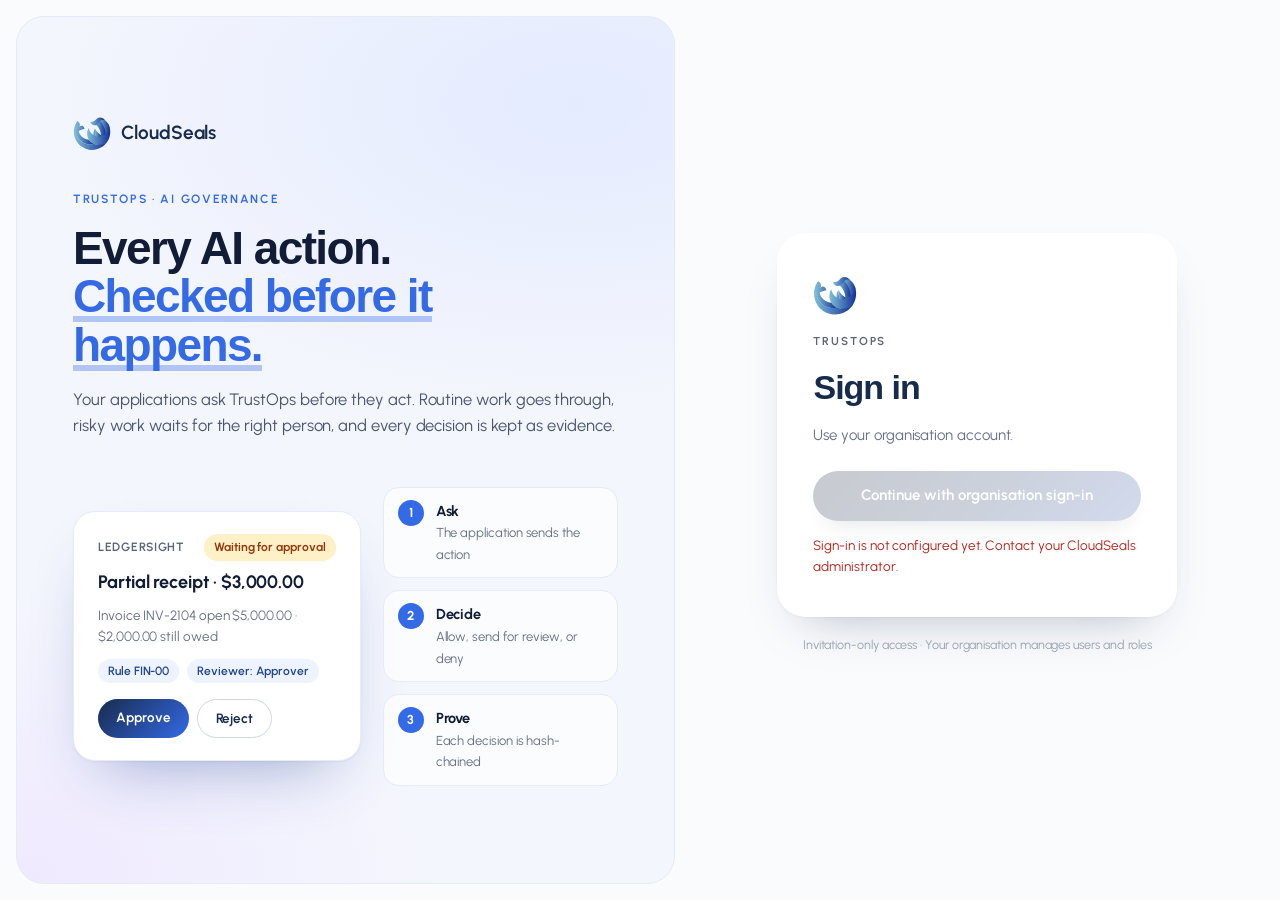
==== apps/portal-web/index.html @ 768ad75d "Reports: drop cost-per-run and assessment links; one PDF report Co-Authored-By: Claude Opus 5.5 <nor" ====
<!doctype html>
<html lang="en-GB">
<head>
<meta charset="utf-8">
<meta name="color-scheme" content="light">
<meta name="viewport" content="width=device-width, initial-scale=1">
<title>CloudSeals TrustOps</title>
<link rel="icon" type="image/svg+xml" href="images/logo.svg">
<link rel="stylesheet" href="styles.css?v=complisight-visual-language-2026-10-19">
<link rel="stylesheet" href="demo-studio.css?v=assessment-start-cta-2026-10-19">
<link rel="stylesheet" href="workspace.css?v=permission-checkbox-align-2026-10-22">
<link rel="stylesheet" href="applications.css?v=live-governance-2026-11-12">
<link rel="stylesheet" href="trust-boundary.css?v=tb-2026-11-13i">
<link rel="stylesheet" href="ls-theme.css?v=ls-2026-11-13g">
</head>
<body>
<a class="skip" href="#main">Skip to main content</a>
<header class="top">
  <div class="brand-lockup"><img src="images/logo.svg" alt="" aria-hidden="true"><h1>TrustOps<small>AI governance · CloudSeals</small></h1></div>
  <nav id="nav" aria-label="Primary"></nav>
  <div id="who" class="who"></div>
</header>
<section id="contextBar" class="context-bar" aria-label="Workspace context"></section>
<div id="live" class="sr" role="status" aria-live="polite"></div>
<div id="toast" class="toast" role="alert" hidden></div>
<main id="main" tabindex="-1"></main>
<script type="module" src="app.js?v=tb-2026-11-13r"></script>
</body>
</html>
---- apps/portal-web/styles.css ----
:root{--brand-blue:#2f65db;--brand-blue-dark:#244caa;--brand-sky:#7ebed7;--brand-tint:#eff4ff;color-scheme:light;--bg:#f7f9fc;--fg:#172033;--mut:#65748a;--card:#ffffff;--bd:#e2e8f0;--ac:var(--brand-blue);--acfg:#ffffff;--ok:#22a06b;--warn:#c67a19;--bad:#dc4c4c;--serif:ui-serif,"Iowan Old Style","Palatino Linotype",Georgia,"Times New Roman",serif;--sans:Inter,ui-sans-serif,-apple-system,BlinkMacSystemFont,"Segoe UI",Roboto,sans-serif}
*{box-sizing:border-box}
body{margin:0;font:16px/1.5 system-ui,sans-serif;background:var(--bg);color:var(--fg)}
.skip{position:absolute;left:-999px}.skip:focus{left:8px;top:8px;background:var(--card);padding:8px;z-index:9}
.sr{position:absolute;width:1px;height:1px;overflow:hidden;clip:rect(0 0 0 0)}
.top{display:flex;flex-wrap:wrap;gap:12px;align-items:center;padding:12px 16px;background:var(--card);border-bottom:1px solid var(--bd)}
.brand-lockup{display:flex;align-items:center;gap:10px}.brand-lockup img{width:38px;height:38px;object-fit:contain}.top h1{font-size:1.1rem;margin:0}.sub{color:var(--mut);font-weight:400}
nav{display:flex;gap:6px;flex-wrap:wrap}.who{margin-left:auto;color:var(--mut);font-size:.9rem}
main{max-width:1100px;margin:0 auto;padding:16px}
main:focus{outline:none}
h2{margin:.2rem 0 1rem}h3{margin:1.2rem 0 .5rem}
.card{background:var(--card);border:1px solid var(--bd);border-radius:8px;padding:16px;margin-bottom:16px}
.grid{display:grid;gap:16px;grid-template-columns:repeat(auto-fit,minmax(220px,1fr))}
.metric{font-size:2rem;font-weight:700}
button,.btn,select,input,textarea{font:inherit;color:inherit}
button,.btn{background:var(--ac);color:var(--acfg);border:0;border-radius:6px;padding:10px 14px;min-height:44px;cursor:pointer;text-decoration:none;display:inline-block}
button.secondary{background:transparent;color:var(--ac);border:1px solid var(--ac)}
button.danger{background:var(--bad);color:#ffffff}
button:disabled{opacity:.5;cursor:not-allowed}
:focus-visible{outline:3px solid var(--ac);outline-offset:2px}
input,select,textarea{width:100%;background:var(--bg);border:1px solid var(--bd);border-radius:6px;padding:10px;min-height:44px}
label{display:block;font-weight:600;margin:12px 0 4px}
.help{color:var(--mut);font-size:.9rem;margin:2px 0 4px}
fieldset{border:1px solid var(--bd);border-radius:6px;margin:12px 0}
fieldset label{font-weight:400;display:flex;gap:8px;align-items:center;margin:4px 0;min-height:32px}
fieldset input{width:auto;min-height:0}
.row{display:flex;gap:8px;flex-wrap:wrap;align-items:center}
.tag{display:inline-block;border:1px solid var(--bd);border-radius:12px;padding:0 8px;font-size:.8rem;color:var(--mut)}
.tag.high,.tag.critical{color:var(--bad);border-color:var(--bad)}.tag.medium{color:var(--warn);border-color:var(--warn)}.tag.ok{color:var(--ok);border-color:var(--ok)}
table{width:100%;border-collapse:collapse}th,td{text-align:left;padding:8px;border-bottom:1px solid var(--bd);vertical-align:top}
progress{width:100%;height:14px}
.layout{display:grid;grid-template-columns:260px 1fr;gap:16px}
@media (max-width:760px){.layout{grid-template-columns:1fr}.top{padding:10px 16px}}
.sections button{display:block;width:100%;text-align:left;margin-bottom:6px;background:transparent;color:var(--fg);border:1px solid var(--bd)}
.sections button[aria-current=true]{border-color:var(--ac);background:var(--card);font-weight:700}
.toast{position:fixed;right:16px;bottom:16px;background:var(--card);border:2px solid var(--ac);border-radius:8px;padding:12px 16px;max-width:90vw;z-index:10}
.toast.err{border-color:var(--bad)}
.banner{border:2px solid var(--bad);color:var(--bad);padding:8px 12px;border-radius:6px;margin-bottom:12px;font-weight:700}
.sandbox-banner{border-color:var(--warn);color:var(--warn)}
.agent-grid{grid-template-columns:repeat(auto-fit,minmax(260px,1fr))}
.agent-card h3{margin:.2rem 0;font-size:1.05rem;text-transform:capitalize}
.run-list{display:grid;gap:8px;grid-template-columns:repeat(auto-fit,minmax(220px,1fr))}
.run-item{text-align:left;white-space:normal;overflow-wrap:anywhere}
pre{padding:12px;border:1px solid var(--bd);border-radius:6px;overflow:auto;background:var(--bg)}
.table-wrap{overflow-x:auto}
.trace-table{table-layout:fixed;min-width:780px}
.trace-table th:nth-child(1){width:22%}
.trace-table th:nth-child(2){width:18%}
.trace-table th:nth-child(3){width:22%}
.trace-table th:nth-child(4){width:38%}
.trace-table td{overflow-wrap:anywhere}
.trace-table th:first-child,.trace-table td:first-child,.trace-table td:nth-child(2){white-space:nowrap}
@media (prefers-reduced-motion:reduce){*{transition:none!important;animation:none!important}}
main{overflow-wrap:anywhere}
.card{overflow-x:auto}
@media (max-width:760px){th,td{padding:6px 4px;font-size:.9rem}}

/* TrustOps operations workspace */
.trustops-page{--to-ink:#17243d;--to-muted:#52647e;--to-border:#e4ecf5;--to-teal:var(--brand-blue-dark);display:flex;flex-direction:column;gap:20px;color:var(--to-ink)}
.trustops-hero{display:flex;justify-content:space-between;align-items:flex-end;gap:24px;padding:28px 32px;border-radius:16px;color:var(--brand-tint);background:radial-gradient(ellipse at 85% 0%,rgba(126,190,215,.25),transparent 40%),linear-gradient(118deg,var(--brand-blue-dark) 0%,var(--brand-blue-dark) 62%,var(--brand-blue-dark) 100%);box-shadow:0 12px 30px rgba(20,49,151,.13)}
.trustops-hero h2{font-size:2rem;letter-spacing:-.035em;margin:7px 0 3px}.trustops-hero p{color:#d9e4f0;margin:0}.trustops-hero .eyebrow{color:#c6e5f1}.eyebrow{display:block;font-size:.7rem;letter-spacing:.13em;font-weight:800;color:#52647e}
.hero-badges{display:flex;align-items:center;justify-content:flex-end;gap:8px;flex-wrap:wrap}.environment-pill,.pack-pill{padding:8px 11px;border:1px solid rgba(220,236,245,.25);border-radius:999px;font-size:.75rem;font-weight:700;letter-spacing:.04em;white-space:nowrap}.environment-pill{color:#c6e5f1;background:rgba(16,36,95,.27)}.pack-pill{color:#dcecf5}
.runtime-notice{display:flex;align-items:center;gap:12px;padding:12px 16px;border:1px solid #e7cd9d;border-radius:12px;background:#fff9ed;color:#644918}.runtime-notice p{margin:0;font-size:.9rem}.notice-mark{width:23px;height:23px;flex:none;display:grid;place-items:center;border:1px solid currentColor;border-radius:50%;font-weight:800;font-size:.8rem}.notice-unavailable{border-color:#e9bcc0;background:#fff3f3;color:#8b303a}
.metric-grid{display:grid;grid-template-columns:repeat(4,minmax(0,1fr));gap:12px}.metric-card{display:grid;grid-template-columns:42px 1fr;grid-template-rows:auto auto;align-items:center;column-gap:12px;padding:16px 18px;border:1px solid var(--to-border);border-radius:13px;background:#ffffff;box-shadow:0 3px 10px rgba(23,36,61,.035)}.metric-icon{grid-row:1/3;width:40px;height:40px;display:grid;place-items:center;border-radius:12px;background:var(--brand-tint);color:var(--to-teal);font-size:1.1rem;font-weight:800}.metric-value{font-size:1.4rem;font-weight:750;line-height:1.1}.metric-label{font-size:.78rem;color:var(--to-muted);margin-top:4px}
.agent-section{padding:2px 0}.section-heading{display:flex;justify-content:space-between;align-items:flex-end;gap:16px;margin-bottom:13px}.section-heading h3{margin:4px 0 0;font-size:1.18rem;letter-spacing:-.02em}.section-count{color:#52647e;font-size:.78rem;font-weight:700;letter-spacing:.05em;white-space:nowrap}.agent-grid{display:grid;grid-template-columns:repeat(3,minmax(0,1fr));gap:12px}.agent-card{min-width:0;padding:17px 18px 16px;border:1px solid var(--to-border);border-radius:13px;background:#ffffff;box-shadow:0 3px 10px rgba(23,36,61,.035);transition:transform .16s ease,box-shadow .16s ease}.agent-card:hover{transform:translateY(-2px);box-shadow:0 10px 20px rgba(23,36,61,.08)}.agent-card-top{display:flex;justify-content:space-between;align-items:center;margin-bottom:11px}.agent-index{display:grid;place-items:center;width:31px;height:29px;border-radius:9px;background:var(--brand-tint);color:var(--to-teal);font-size:.76rem;font-weight:800}.agent-version{color:#64748b;font-size:.7rem;font-weight:650}.agent-card h3{margin:0 0 5px;font-size:1rem;text-transform:capitalize;letter-spacing:-.01em}.agent-purpose{margin:0 0 14px;color:#52647e;font-size:.85rem;min-height:2.5em}.permission-list{display:flex;gap:5px;flex-wrap:wrap}.permission-chip{padding:4px 7px;border:1px solid #dcecf5;border-radius:6px;background:#edf3fa;color:var(--brand-blue-dark);font-size:.64rem;font-weight:750;letter-spacing:.035em}
.workbench-grid{display:grid;grid-template-columns:minmax(0,1.5fr) minmax(260px,.8fr);gap:14px;align-items:stretch}.workbench-card{min-width:0;padding:20px;border:1px solid var(--to-border);border-radius:14px;background:#ffffff;box-shadow:0 4px 14px rgba(23,36,61,.04)}.workbench-card .section-heading{align-items:center;margin-bottom:5px}.workbench-card .section-heading h3{font-size:1.12rem}.workbench-description{margin:8px 0 12px;color:var(--to-muted);font-size:.86rem}.sample-pill{padding:6px 9px;border-radius:999px;background:#edf3fa;color:var(--brand-blue-dark);font-size:.68rem;font-weight:750;white-space:nowrap}.run-composer label{margin:10px 0 6px;font-size:.77rem;color:#52647e}.run-composer #trustops-input{min-height:310px;padding:15px;border-color:#17243d;border-radius:10px;background:#10245f;color:#dcecf5;font: .78rem/1.58 ui-monospace,SFMono-Regular,Menlo,monospace;tab-size:2;resize:vertical}.composer-footer{display:flex;justify-content:space-between;align-items:center;gap:12px;margin-top:13px}.composer-footer .help{font-size:.73rem}.primary-action{display:flex;align-items:center;gap:12px;padding:10px 15px;background:var(--brand-blue-dark);color:#ffffff;font-size:.85rem;font-weight:750;box-shadow:0 4px 10px rgba(20,49,151,.18)}.primary-action:hover{background:var(--brand-blue-dark)}.history-card{display:flex;flex-direction:column}.history-card .section-heading{align-items:flex-start}.run-list{display:flex;flex-direction:column;gap:8px;overflow:auto;max-height:405px;margin-top:12px}.run-item{display:flex;align-items:center;justify-content:space-between;gap:10px;width:100%;padding:12px;border:1px solid #edf3fa;border-radius:10px;background:#ffffff;color:var(--to-ink);text-align:left;cursor:pointer;transition:border-color .15s,background .15s}.run-item:hover{border-color:#7ebed7;background:#edf3fa}.run-item-main{display:flex;flex-direction:column;gap:3px;min-width:0}.run-item-main strong{overflow:hidden;text-overflow:ellipsis;font-size:.79rem}.run-item-main .help{font-size:.73rem}.status-pill{display:inline-flex;align-items:center;gap:6px;padding:5px 8px;border:1px solid #dcecf5;border-radius:999px;background:#f5f8fc;color:#52647e;font-size:.66rem;font-weight:750;white-space:nowrap}.status-success{border-color:#d9e4f0;background:#edf3fa;color:#28734d}.status-danger{border-color:#f0c9cb;background:#fff2f2;color:#a33b42}.status-neutral{border-color:#e4ecf5;background:#f5f8fc;color:#33445f}.empty-state{padding:16px;border:1px dashed #d9e4f0;border-radius:10px;color:var(--to-muted);font-size:.82rem}
.run-detail{padding:23px;border:1px solid var(--to-border);border-radius:14px;background:#ffffff;box-shadow:0 4px 16px rgba(23,36,61,.045)}.run-detail-heading{display:flex;justify-content:space-between;align-items:flex-start;gap:16px;padding-bottom:16px;border-bottom:1px solid #edf3fa}.run-detail-heading h3{margin:4px 0;font-size:1.3rem;letter-spacing:-.025em}.run-detail-heading .help{margin:0}.decision-summary{display:grid;grid-template-columns:1fr 1fr 2fr;gap:10px;margin:15px 0 21px}.decision-summary>div{display:flex;flex-direction:column;gap:4px;min-width:0;padding:12px;border:1px solid #edf3fa;border-radius:10px;background:#ffffff}.summary-label{color:var(--to-muted);font-size:.67rem;font-weight:700;text-transform:uppercase;letter-spacing:.06em}.decision-summary strong{font-size:.95rem}.decision-summary code{overflow-wrap:anywhere;font-size:.69rem;color:#33445f}.decision-allow{color:#24784d}.decision-escalate{color:#ad6330}.run-detail .section-heading{margin:20px 0 9px}.run-detail .section-heading h3{font-size:1rem}.trace-table{min-width:740px;table-layout:fixed}.trace-table th:nth-child(1){width:28%}.trace-table th:nth-child(2){width:18%}.trace-table th:nth-child(3){width:20%}.trace-table th:nth-child(4){width:34%}.trace-table th{padding:9px 8px;background:#f5f8fc;color:#52647e;font-size:.67rem;text-transform:uppercase;letter-spacing:.06em}.trace-table td{padding:11px 8px;border-bottom:1px solid #edf3fa;color:#33445f;font-size:.76rem;overflow-wrap:anywhere}.trace-table tbody tr:last-child td{border-bottom:0}.trace-table th:first-child,.trace-table td:first-child,.trace-table td:nth-child(2){white-space:nowrap}.trace-table td:first-child{font-family:ui-monospace,SFMono-Regular,Menlo,monospace;font-size:.72rem;color:#17243d}.proposal-panel{margin-top:18px;padding-top:5px;border-top:1px solid #edf3fa}.proposal-panel pre,.run-detail pre{margin:8px 0 0;padding:14px;border:1px solid #17243d;border-radius:10px;background:#10245f;color:#dcecf5;font:.76rem/1.55 ui-monospace,SFMono-Regular,Menlo,monospace;overflow:auto}.run-detail>.card{margin-top:15px;border-color:#edf3fa;border-radius:10px;box-shadow:none}.run-detail>.card h3{margin-top:0}.run-detail>.card .row{margin-top:10px}
@media(max-width:900px){.trustops-hero{align-items:flex-start;flex-direction:column}.hero-badges{justify-content:flex-start}.agent-grid{grid-template-columns:repeat(2,minmax(0,1fr))}.workbench-grid{grid-template-columns:1fr}.run-list{max-height:260px}}
@media(max-width:620px){.trustops-page{gap:15px}.trustops-hero{padding:22px 20px}.trustops-hero h2{font-size:1.65rem}.metric-grid{grid-template-columns:repeat(2,minmax(0,1fr));gap:8px}.metric-card{padding:12px;grid-template-columns:34px 1fr;column-gap:9px}.metric-icon{width:33px;height:33px}.agent-grid{grid-template-columns:1fr}.agent-card{padding:15px}.workbench-card,.run-detail{padding:15px}.run-composer #trustops-input{min-height:280px}.composer-footer{align-items:flex-start;flex-direction:column}.decision-summary{grid-template-columns:1fr 1fr}.decision-summary>div:last-child{grid-column:1/-1}.run-detail-heading{align-items:flex-start;flex-direction:column}.section-heading{align-items:flex-start}.section-count{align-self:flex-end}}
@media(prefers-reduced-motion:reduce){.agent-card,.run-item{transition:none}}
.trustops-flow{padding:20px 22px;border:1px solid #c6e5f1;border-radius:15px;background:linear-gradient(115deg,var(--brand-tint),var(--brand-tint) 56%,#edf3fa);box-shadow:0 8px 24px rgba(20,49,151,.06)}.trustops-flow[hidden]{display:none}.flow-heading{display:flex;justify-content:space-between;align-items:center;gap:18px}.flow-heading h3{margin:4px 0;font-size:1.12rem;letter-spacing:-.02em}.flow-heading p{margin:0;color:#52647e;font-size:.84rem}.flow-live-pill{display:inline-flex;align-items:center;gap:8px;padding:7px 10px;border:1px solid #c6e5f1;border-radius:999px;background:#ffffff;color:var(--brand-blue-dark);font-size:.68rem;font-weight:800;letter-spacing:.06em;white-space:nowrap}.flow-live-dot{width:8px;height:8px;border-radius:50%;background:#17a477;box-shadow:0 0 0 0 rgba(23,164,119,.45);animation:flow-pulse 1.5s infinite}.flow-track{display:grid;grid-template-columns:repeat(6,minmax(0,1fr));gap:8px;margin:20px 0 11px}.flow-step{position:relative;display:flex;flex-direction:column;align-items:center;gap:8px;min-width:0;color:#52647e;text-align:center}.flow-node{position:relative;z-index:1;display:grid;place-items:center;width:34px;height:34px;border:1px solid #c6e5f1;border-radius:11px;background:#ffffff;color:var(--brand-blue-dark);font-size:.69rem;font-weight:850;box-shadow:0 2px 7px rgba(20,49,151,.06)}.flow-step:not(:first-child)::before{content:"";position:absolute;z-index:0;top:17px;left:calc(-50% + 17px);width:calc(100% - 34px);height:2px;background:linear-gradient(90deg,#c6e5f1 0%,var(--brand-blue) 48%,#c6e5f1 100%);background-size:220% 100%;animation:flow-sweep 1.8s linear infinite}.flow-step-name{overflow:hidden;max-width:100%;font-size:.71rem;font-weight:700;text-overflow:ellipsis;white-space:nowrap}.is-running .flow-node{border-color:#7ebed7;box-shadow:0 0 0 4px rgba(20,49,151,.1)}.is-running .flow-step:nth-child(2) .flow-node{animation:flow-node-pulse 1.8s .15s infinite}.is-running .flow-step:nth-child(3) .flow-node{animation:flow-node-pulse 1.8s .3s infinite}.is-running .flow-step:nth-child(4) .flow-node{animation:flow-node-pulse 1.8s .45s infinite}.is-running .flow-step:nth-child(5) .flow-node{animation:flow-node-pulse 1.8s .6s infinite}.is-running .flow-step:nth-child(6) .flow-node{animation:flow-node-pulse 1.8s .75s infinite}.flow-progress{height:3px;overflow:hidden;border-radius:9px;background:#dcecf5}.flow-progress span{display:block;width:35%;height:100%;border-radius:9px;background:linear-gradient(90deg,var(--brand-blue),#1ab28e);animation:flow-progress 1.7s ease-in-out infinite}.flow-footnote{margin:9px 0 0;color:#52647e;font-size:.73rem}.is-error{border-color:#e6c8ca;background:#ffffff}.is-error .flow-heading .eyebrow{color:#a84951}.button-running{opacity:.82;cursor:wait}.button-spinner{width:13px;height:13px;margin-left:8px;border:2px solid rgba(255,255,255,.45);border-top-color:#ffffff;border-radius:50%;animation:flow-spin .75s linear infinite}@keyframes flow-pulse{50%{box-shadow:0 0 0 6px rgba(23,164,119,0)}}@keyframes flow-node-pulse{50%{transform:translateY(-2px);box-shadow:0 0 0 6px rgba(20,49,151,.08)}}@keyframes flow-sweep{to{background-position:-220% 0}}@keyframes flow-progress{0%{transform:translateX(-110%)}100%{transform:translateX(310%)}}@keyframes flow-spin{to{transform:rotate(360deg)}}
.is-ready .flow-live-pill{border-color:#dcecf5;color:#52647e}.flow-ready-mark{display:grid;place-items:center;width:15px;height:15px;border-radius:50%;background:var(--brand-tint);color:var(--brand-blue);font-size:.65rem}.is-ready .flow-step:not(:first-child)::before{background:#c6e5f1;animation:none}.is-ready .flow-progress span{width:100%;background:#c6e5f1;animation:none}.is-ready .flow-node{border-color:#dcecf5;box-shadow:none}
@media(max-width:620px){.trustops-flow{padding:16px}.flow-heading{align-items:flex-start}.flow-heading .flow-live-pill{font-size:.58rem;padding:6px 8px}.flow-track{gap:3px}.flow-node{width:30px;height:30px;border-radius:9px}.flow-step:not(:first-child)::before{top:15px;left:calc(-50% + 15px);width:calc(100% - 30px)}.flow-step-name{font-size:.61rem}}
@media(prefers-reduced-motion:reduce){.flow-live-dot,.flow-step:not(:first-child)::before,.flow-node,.flow-progress span,.button-spinner{animation:none!important}.flow-progress span{width:100%;transform:none}}
.trustops-page{padding:18px;border:1px solid rgba(198,212,229,.22);border-radius:20px;background:#f5f8fc;color:#17243d;box-shadow:0 18px 48px rgba(0,0,0,.14)}.trustops-page .section-heading h3{color:#17243d}.trustops-page .section-count{color:#52647e}.trustops-page .agent-section{padding-top:3px}.trustops-page .workbench-grid{align-items:start}.trustops-page .run-composer #trustops-input{min-height:205px}
.trustops-page .trustops-flow{position:relative;overflow:hidden;padding:23px 25px 18px;border:1px solid var(--brand-blue-dark);border-radius:17px;background:radial-gradient(ellipse at 82% 12%,rgba(20,49,151,.2),transparent 32%),linear-gradient(118deg,var(--brand-blue-dark) 0%,var(--brand-blue-dark) 58%,var(--brand-blue-dark) 100%);box-shadow:0 15px 35px rgba(20,49,151,.2)}.trustops-page .flow-heading h3{color:#f5f8fc;font-size:1.25rem}.trustops-page .flow-heading p{max-width:680px;color:#d9e4f0}.trustops-page .flow-heading .eyebrow{color:#7ebed7}.trustops-page .flow-live-pill{border-color:rgba(135,218,200,.3);background:rgba(255,255,255,.08);color:#7ebed7}.trustops-page .flow-idle-pill{color:#d9e4f0}.trustops-page .flow-ready-mark{background:rgba(91,188,158,.18);color:#7ebed7}.trustops-page .flow-track{gap:0;margin:25px 0 13px}.trustops-page .flow-step{gap:9px;color:#d9e4f0}.trustops-page .flow-node{width:42px;height:42px;border:1px solid rgba(117,209,190,.48);border-radius:13px;background:linear-gradient(145deg,rgba(20,49,151,.32),rgba(20,49,151,.86));color:#7ebed7;font-size:.72rem;box-shadow:0 4px 15px rgba(16,36,95,.2)}.trustops-page .flow-step:not(:first-child)::before{top:21px;left:calc(-50% + 21px);width:calc(100% - 42px);height:2px;background:linear-gradient(90deg,rgba(126,190,215,.5),var(--brand-sky),rgba(126,190,215,.5));background-size:220% 100%;box-shadow:0 0 10px rgba(54,213,174,.32)}.trustops-page .flow-step-name{color:#dcecf5;font-size:.74rem}.trustops-page .flow-progress{background:rgba(198,229,241,.14)}.trustops-page .flow-progress span{background:linear-gradient(90deg,var(--brand-sky),var(--brand-sky));box-shadow:0 0 14px rgba(65,224,176,.5)}.trustops-page .flow-footnote{color:#7ebed7}.trustops-page .is-ready .flow-node{border-color:rgba(117,209,190,.38);box-shadow:0 2px 10px rgba(16,36,95,.15)}.trustops-page .is-ready .flow-step:not(:first-child)::before{background:rgba(126,190,215,.38);box-shadow:none}.trustops-page .is-ready .flow-progress{background:rgba(198,229,241,.11)}.trustops-page .is-ready .flow-progress span{background:rgba(126,190,215,.38);box-shadow:none}.trustops-page .is-running .flow-node{border-color:var(--brand-sky);box-shadow:0 0 0 5px rgba(48,208,166,.12),0 0 18px rgba(48,208,166,.26)}.trustops-page .is-error{border-color:#774b59;background:radial-gradient(ellipse at 82% 12%,rgba(220,80,108,.14),transparent 32%),linear-gradient(118deg,#17243d,#3d2932)}.trustops-page .is-error .flow-heading h3{color:#ffffff}.trustops-page .is-error .flow-heading .eyebrow{color:#ffb3bb}
@media(max-width:760px){.trustops-page{padding:12px;border-radius:14px}.trustops-page .trustops-flow{padding:18px 15px 15px}.trustops-page .flow-track{gap:2px;margin:19px 0 11px}.trustops-page .flow-node{width:34px;height:34px;border-radius:11px}.trustops-page .flow-step:not(:first-child)::before{top:17px;left:calc(-50% + 17px);width:calc(100% - 34px)}.trustops-page .flow-step-name{font-size:.64rem}.trustops-page .flow-heading h3{font-size:1.08rem}}
@media(max-width:420px){.trustops-page{padding:9px}.trustops-page .flow-track{grid-template-columns:repeat(3,minmax(0,1fr));row-gap:14px}.trustops-page .flow-step:nth-child(4)::before{display:none}}
.trustops-page .run-composer{padding:20px 22px}.trustops-page .run-composer .workbench-description{margin-bottom:17px}.workflow-input-section{padding:13px 0 15px;border-top:1px solid #edf3fa}.workflow-section-title{display:flex;justify-content:space-between;align-items:center;gap:10px;margin-bottom:12px}.workflow-section-title>div{display:flex;align-items:center;gap:9px}.workflow-section-title h4{margin:0;color:#17243d;font-size:.9rem}.form-step{display:grid;place-items:center;width:26px;height:26px;border:1px solid #dcecf5;border-radius:8px;background:#edf3fa;color:var(--brand-blue-dark);font-size:.67rem;font-weight:800}.form-section-hint{color:#64748b;font-size:.7rem}.workflow-field-grid{display:grid;grid-template-columns:repeat(2,minmax(0,1fr));gap:10px 12px}.workflow-field{min-width:0}.workflow-field label{display:block;margin:0 0 5px;color:#52647e;font-size:.72rem;font-weight:700}.workflow-field input{width:100%;min-height:42px;padding:9px 11px;border:1px solid #e4ecf5;border-radius:8px;background:#ffffff;color:#17243d;font-size:.84rem;box-shadow:0 1px 2px rgba(23,36,61,.025)}.workflow-field input:focus{border-color:var(--brand-blue);outline:3px solid rgba(20,49,151,.12)}.remittance-field{max-width:calc(50% - 6px);margin-top:11px}.invoice-candidate-list{display:grid;gap:9px}.invoice-candidate{display:grid;grid-template-columns:1.15fr .9fr .62fr 1.2fr;gap:9px;align-items:end;padding:12px;border:1px solid #edf3fa;border-radius:11px;background:var(--brand-tint)}.invoice-candidate-heading{grid-column:1/-1;display:flex;justify-content:space-between;align-items:center;margin-bottom:-2px}.invoice-candidate-number{color:#52647e;font-size:.72rem;font-weight:750}.remove-candidate{min-height:30px;padding:3px 7px;border:0;background:transparent;color:#52647e;font-size:.68rem}.remove-candidate:hover{background:#fff0f0;color:#a33b42}.add-candidate{display:inline-flex;align-items:center;min-height:37px;margin-top:10px;padding:7px 10px;border-color:#c6e5f1!important;border-radius:8px!important;color:var(--brand-blue-dark)!important;font-size:.76rem;font-weight:700}.add-candidate:hover{background:#edf3fa}.trustops-page .run-composer .composer-footer{padding-top:12px;border-top:1px solid #edf3fa}.trustops-page .composer-footer>.help{max-width:60%}
.allocation-summary{margin-top:9px;padding:16px;border:1px solid #dcecf5;border-radius:12px;background:linear-gradient(135deg,#edf3fa,var(--brand-tint))}.allocation-summary-intro{display:flex;align-items:center;gap:10px}.allocation-summary-intro>div{display:grid;gap:3px}.allocation-summary-intro>div strong{color:#17243d;font-size:.88rem}.allocation-summary-intro .help{margin:0;font-size:.74rem}.allocation-check{display:grid;place-items:center;flex:0 0 34px;width:34px;height:34px;border:1px solid #d9e4f0;border-radius:10px;background:#edf3fa;color:#28784e;font-size:1rem;font-weight:800}.allocation-details{display:grid;grid-template-columns:repeat(3,minmax(0,1fr));gap:9px;margin-top:14px;padding-top:13px;border-top:1px solid #e4ecf5}.allocation-details>div{display:grid;gap:5px;min-width:0}.allocation-details strong{overflow-wrap:anywhere;color:#17243d;font-size:.83rem}
@media(max-width:760px){.invoice-candidate{grid-template-columns:repeat(2,minmax(0,1fr))}.remittance-field{max-width:calc(50% - 6px)}}
@media(max-width:440px){.workflow-field-grid{grid-template-columns:1fr}.invoice-candidate{grid-template-columns:1fr 1fr}.remittance-field{max-width:none}.workflow-section-title{align-items:flex-start}.form-section-hint{max-width:115px;text-align:right}}
.login-card{position:relative;max-width:500px;margin:clamp(32px,9vh,100px) auto;padding:38px;border:1px solid #dcecf5;border-radius:20px;background:linear-gradient(155deg,#ffffff 0%,var(--brand-tint) 100%);box-shadow:0 24px 65px rgba(23,36,61,.12)}.login-mark{display:grid;place-items:center;width:48px;height:48px;margin-bottom:23px;border-radius:15px;background:linear-gradient(140deg,#17243d,var(--brand-blue-dark));color:#e4ecf5;font-size:1.3rem;font-weight:850;box-shadow:0 8px 20px rgba(20,49,151,.2)}.login-eyebrow{color:var(--brand-blue-dark);font-size:.68rem;font-weight:800;letter-spacing:.15em}.login-card h2{margin:8px 0;color:#17243d;font-size:1.65rem;letter-spacing:-.04em}.login-copy{margin:0 0 25px;color:#52647e;font-size:.9rem;line-height:1.6}.login-action{display:flex;align-items:center;justify-content:space-between;width:100%;padding:13px 15px;border-radius:10px;background:linear-gradient(100deg,var(--brand-blue-dark),var(--brand-blue-dark));font-size:.88rem;font-weight:750}.login-action span{font-size:1.15rem}.login-action:disabled{opacity:.55}.login-notice{display:grid;gap:4px;margin:0;padding:13px 14px;border:1px solid #eadcb5;border-radius:10px;background:#fffaf0;color:#755826;font-size:.8rem;line-height:1.5}.login-notice strong{font-size:.82rem}.login-footnote{margin:24px 0 0;padding-top:15px;border-top:1px solid var(--brand-tint);color:#64748b;font-size:.69rem;text-align:center}
.top{gap:10px}.top nav{flex:1;justify-content:center;align-items:center;gap:4px}.module-menu-link,.module-menu-group>summary{display:inline-flex;align-items:center;gap:7px;min-height:37px;padding:7px 10px;border:1px solid transparent;border-radius:8px;background:transparent;color:#33445f;font-size:.77rem;font-weight:700;text-decoration:none;white-space:nowrap;cursor:pointer}.module-menu-link:hover,.module-menu-group>summary:hover{border-color:#dcecf5;background:var(--brand-tint);color:var(--brand-blue-dark)}.module-menu-link[aria-current="page"]{border-color:#c6e5f1;background:var(--brand-tint);color:var(--brand-blue-dark)}.module-menu-group{position:relative}.module-menu-group>summary{list-style:none}.module-menu-group>summary::-webkit-details-marker{display:none}.module-menu-group>summary span{font-size:.8rem}.module-menu-popover{position:absolute;z-index:20;top:calc(100% + 6px);left:0;display:grid;min-width:210px;max-height:min(70vh,560px);overflow:auto;padding:6px;border:1px solid #dcecf5;border-radius:11px;background:#ffffff;box-shadow:0 14px 36px rgba(23,36,61,.16)}.module-menu-popover .module-menu-link{justify-content:flex-start;border-radius:7px}.context-bar{display:flex;align-items:center;gap:0;min-height:56px;padding:8px max(20px,calc((100vw - 1320px)/2));border-bottom:1px solid #edf3fa;background:#ffffff;color:#17243d}.context-bar>span{display:grid;gap:1px;min-width:0;padding:0 16px;border-right:1px solid #edf3fa;font-size:.75rem;font-weight:650;white-space:nowrap}.context-bar>span:first-child{padding-left:0}.context-bar>span:last-child{border-right:0}.context-bar small{color:#64748b;font-size:.58rem;font-weight:800;letter-spacing:.1em}.module-page{max-width:1320px;margin:0 auto;padding:25px 24px 50px}.module-page-heading{margin-bottom:21px}.module-page-heading .eyebrow{color:var(--brand-blue-dark)}.module-page-heading h2{margin:5px 0 3px;color:#17243d;font-size:1.75rem;letter-spacing:-.04em}.module-page-heading p{margin:0;color:#52647e;font-size:.88rem}.module-metrics{display:grid;grid-template-columns:repeat(4,minmax(0,1fr));gap:12px;margin-bottom:17px}.module-metrics article{display:flex;flex-direction:column;gap:4px;padding:16px 18px;border:1px solid #edf3fa;border-radius:12px;background:#ffffff;box-shadow:0 3px 12px rgba(23,36,61,.035)}.module-metrics article span{color:#52647e;font-size:.72rem;font-weight:650}.module-metrics article strong{color:#17243d;font-size:1.42rem;line-height:1.15}.module-card-grid{display:grid;grid-template-columns:repeat(3,minmax(0,1fr));gap:13px;margin-bottom:17px}.module-card{position:relative;display:flex;flex-direction:column;min-height:160px;padding:17px 18px;border:1px solid #dcecf5;border-radius:12px;background:#ffffff;color:#17243d;text-decoration:none;box-shadow:0 3px 12px rgba(23,36,61,.035)}.module-card-link{transition:transform .16s,border-color .16s,box-shadow .16s}.module-card-link:hover{transform:translateY(-2px);border-color:#c6e5f1;box-shadow:0 10px 24px rgba(20,49,151,.1)}.module-card-status{align-self:flex-start;padding:4px 7px;border:1px solid #dcecf5;border-radius:999px;background:#edf3fa;color:var(--brand-blue-dark);font-size:.6rem;font-weight:800;letter-spacing:.06em}.module-card h3{margin:12px 0 5px;color:#17243d;font-size:.95rem}.module-card p{margin:0;color:#52647e;font-size:.77rem;line-height:1.55}.module-card-open{margin-top:auto;padding-top:11px;color:var(--brand-blue-dark);font-size:.72rem;font-weight:750}.module-panel{margin:0 0 16px;padding:18px 20px;border:1px solid #edf3fa;border-radius:13px;background:#ffffff;box-shadow:0 3px 12px rgba(23,36,61,.035)}.module-panel h3{margin:3px 0 10px;color:#17243d;font-size:1rem}.module-panel p{color:#52647e;font-size:.82rem}.module-panel-heading{display:flex;align-items:center;justify-content:space-between;gap:12px;margin-bottom:12px}.module-panel-heading h3{margin:3px 0 0}.module-panel-heading>.module-panel-heading-link,.module-panel-heading>a{color:var(--brand-blue-dark);font-size:.75rem;font-weight:750;text-decoration:none}.module-table{width:100%;min-width:690px;border-collapse:collapse}.module-table th{padding:10px 12px;background:var(--brand-tint);color:#52647e;font-size:.64rem;text-transform:uppercase;letter-spacing:.07em}.module-table td{padding:11px 12px;border-bottom:1px solid #edf3fa;color:#33445f;font-size:.77rem}.module-table td a{color:var(--brand-blue-dark);font-weight:700;text-decoration:none}.module-table tr:last-child td{border-bottom:0}.module-note{padding:11px 13px;border-left:3px solid #d4ad5c;background:#fffaf0;color:#725a2c!important;font-size:.76rem}.approval-card{display:grid;grid-template-columns:1.1fr 1fr;gap:18px;padding:16px 0;border-bottom:1px solid #edf3fa}.approval-card:last-child{border-bottom:0}.approval-card h3{margin:5px 0}.approval-card p{margin:4px 0}.approval-card textarea{background:#f5f8fc}.approval-card .row{margin-top:8px}.empty-state{padding:18px;border:1px dashed #c6e5f1;border-radius:10px;background:#ffffff;color:#64748b;font-size:.82rem}.roi-empty{max-width:850px;padding:24px}.roi-empty>p{max-width:670px}.module-metrics.compact{margin:15px 0}.module-metrics.compact article{padding:12px 14px}.module-metrics.compact article strong{font-size:1.05rem}.agent-registry-grid .module-panel{margin:0}.agent-registry-grid .permission-list{display:flex;flex-wrap:wrap;gap:6px;margin-top:12px}.guardrail-list{display:grid;gap:8px;margin:12px 0 0;padding-left:20px;color:#33445f;font-size:.8rem}.guardrail-list li::marker{color:var(--brand-blue-dark)}.tenant-settings-panel{max-width:850px}.tenant-facts{display:grid;grid-template-columns:repeat(3,minmax(0,1fr));gap:10px;margin:17px 0}.tenant-facts>div{padding:11px;border:1px solid #dcecf5;border-radius:9px;background:var(--brand-tint)}.tenant-facts dt{color:#64748b;font-size:.65rem;font-weight:800;text-transform:uppercase}.tenant-facts dd{margin:3px 0 0;color:#17243d;font-size:.78rem;overflow-wrap:anywhere}.setting-toggle{display:flex;align-items:center;gap:9px;color:#33445f;font-size:.82rem}.setting-toggle input{width:18px;min-height:18px}.tenant-settings-panel>.module-note{max-width:660px}.table-wrap{max-width:100%;overflow:auto}
@media(max-width:1050px){.top{align-items:flex-start}.top nav{order:3;flex-basis:100%;justify-content:flex-start;overflow-x:auto}.module-card-grid{grid-template-columns:repeat(2,minmax(0,1fr))}.context-bar{overflow-x:auto}.module-page{padding:22px 18px 40px}}
@media(max-width:650px){.top{gap:7px}.brand-lockup h1{font-size:.93rem}.top nav{gap:2px}.module-menu-link,.module-menu-group>summary{min-height:34px;padding:6px 8px;font-size:.71rem}.module-menu-popover{position:fixed;top:125px;left:10px;right:10px;max-height:65vh}.context-bar{min-height:48px;padding:7px 12px}.context-bar>span{padding:0 10px;font-size:.68rem}.module-page{padding:18px 12px 32px}.module-page-heading h2{font-size:1.45rem}.module-metrics{grid-template-columns:repeat(2,minmax(0,1fr));gap:8px}.module-metrics article{padding:12px}.module-card-grid{grid-template-columns:1fr;gap:9px}.module-card{min-height:130px}.module-panel{padding:15px 13px}.approval-card{grid-template-columns:1fr;gap:10px}.tenant-facts{grid-template-columns:1fr}.module-table{min-width:650px}}
.register-link{display:block;margin-top:16px;color:var(--brand-blue-dark);font-size:.78rem;font-weight:750;text-align:center;text-decoration:none}.registration-form{max-width:720px;padding:22px;border:1px solid #dcecf5;border-radius:13px;background:#ffffff}.registration-form select[multiple]{min-height:100px}.registration-form .btn.secondary{background:#ffffff;color:var(--brand-blue-dark)}
.assignment-panel{display:grid;grid-template-columns:minmax(190px,.9fr) minmax(0,1.3fr);align-items:start;gap:10px 22px}.assignment-panel>.section-heading,.assignment-panel>p,.assignment-list{grid-column:1/-1}.assignment-panel .section-heading{margin:0}.assignment-panel .section-heading h3{margin:2px 0}.assignment-form{display:grid;grid-template-columns:1fr 1.2fr auto;gap:12px;align-items:end}.assignment-form label{margin:0;color:#52647e;font-size:.75rem}.assignment-form label input,.assignment-form label select{display:block;margin-top:5px}.assignment-form select[multiple]{min-height:90px}.assignment-form button{white-space:nowrap}.assignment-list{display:flex;flex-wrap:wrap;gap:8px;margin:0;padding:0;list-style:none}.assignment-list li{padding:6px 9px;border:1px solid #edf3fa;border-radius:8px;background:var(--brand-tint);color:#52647e;font-size:.72rem}.swaska-drawer{margin-top:12px;padding-top:9px;border-top:1px solid #edf3fa}.swaska-drawer>summary{color:var(--brand-blue-dark);font-size:.75rem;font-weight:750;cursor:pointer}.swaska-drawer>p{margin:6px 0;font-size:.74rem}.swaska-drawer textarea{margin:4px 0 8px;background:#f5f8fc;font-size:.8rem}.swaska-drawer .help[aria-live]{margin-top:9px;padding:9px 11px;border-left:2px solid #7ebed7;background:#edf3fa;color:#33445f;font-size:.76rem}.module-page+.module-page{padding-top:0}
@media(max-width:760px){.assignment-panel{grid-template-columns:1fr}.assignment-form{grid-template-columns:1fr}.assignment-form button{justify-self:start}.assignment-panel>.section-heading,.assignment-panel>p,.assignment-list{grid-column:auto}}
.context-bar{display:grid;grid-template-columns:repeat(4,minmax(0,1fr));align-items:stretch;gap:4px 0;overflow:visible}.context-bar>span{min-width:0;white-space:normal;padding:3px 12px;border-right:1px solid #edf3fa}.context-bar>span:first-child{padding-left:0}
.assessment-create-form{max-width:760px}.assessment-create-form label{color:#52647e;font-size:.78rem}.assessment-create-form h3{margin-top:0}.assessment-page .assessment-progress{display:grid;grid-template-columns:1fr;gap:6px}.assessment-progress .module-panel-heading{margin:0}.assessment-progress .module-panel-heading strong{color:var(--brand-blue-dark);font-size:1.25rem}.assessment-page .layout{grid-template-columns:220px minmax(0,1fr);align-items:start}.assessment-page .sections{position:sticky;top:12px;padding:12px;border:1px solid #edf3fa;border-radius:12px;background:#ffffff}.assessment-page .sections button{border-color:transparent;border-radius:8px;color:#52647e}.assessment-page .sections button[aria-current=true]{border-color:#c6e5f1;background:var(--brand-tint);color:var(--brand-blue-dark)}.assessment-page .card{border-color:#edf3fa;border-radius:12px;box-shadow:0 3px 12px rgba(23,36,61,.035)}.team-actions{grid-template-columns:repeat(2,minmax(0,1fr))}.team-actions .module-panel{margin:0}.team-actions .module-panel h3{margin:5px 0 10px}.team-actions .module-panel .help{min-height:42px}
@media(max-width:760px){.assessment-page .layout{grid-template-columns:1fr}.assessment-page .sections{position:static;display:flex;gap:6px;overflow:auto}.assessment-page .sections button{flex:0 0 auto;width:auto}.team-actions{grid-template-columns:1fr}}
@media(max-width:650px){.context-bar{grid-template-columns:repeat(2,minmax(0,1fr));padding:7px 12px}.context-bar>span{padding:3px 9px}.context-bar>span:nth-child(odd){padding-left:0}.context-bar>span:nth-child(even){border-right:0}}
.runtime-notice.notice-sandbox{border-color:#c6e5f1;background:linear-gradient(100deg,var(--brand-tint),var(--brand-tint));color:var(--brand-blue-dark)}.runtime-notice.notice-sandbox .notice-mark{color:var(--brand-blue-dark)}
.decision-summary{grid-template-columns:repeat(2,minmax(0,1fr))}.trace-timeline{display:grid;gap:0;margin:0;padding:0;list-style:none}.trace-step{position:relative;display:grid;grid-template-columns:42px minmax(0,1fr) auto;align-items:center;gap:12px;min-height:78px;padding:12px 14px;border-bottom:1px solid #edf3fa}.trace-step:last-child{border-bottom:0}.trace-step:not(:last-child)::after{position:absolute;top:50px;bottom:-12px;left:34px;width:1px;background:#dcecf5;content:""}.trace-step-index{z-index:1;display:grid;place-items:center;width:38px;height:38px;border:1px solid #dcecf5;border-radius:12px;background:#edf3fa;color:var(--brand-blue-dark);font-size:.68rem;font-weight:800}.trace-step-copy{min-width:0}.trace-step-copy h4{margin:0 0 3px;color:#17243d;font-size:.84rem;text-transform:capitalize}.trace-step-copy p{margin:0;color:#52647e;font-size:.77rem;line-height:1.5}.trace-step-status{padding:5px 8px;border:1px solid #dcecf5;border-radius:999px;background:#f5f8fc;color:#52647e;font-size:.64rem;font-weight:750;white-space:nowrap}.trace-status-ok{border-color:#d9e4f0;background:#edf3fa;color:#327450}.trace-status-review{border-color:#ecd9ba;background:#fff8ec;color:#866124}.trace-integrity{margin-top:13px;padding:12px 14px;border:1px solid #edf3fa;border-radius:10px;background:#ffffff;color:#33445f}.trace-integrity summary{font-size:.75rem;font-weight:750;cursor:pointer}.trace-integrity dl{display:grid;grid-template-columns:repeat(2,minmax(0,1fr));gap:10px 16px;margin:13px 0 0}.trace-integrity dl>div{min-width:0}.trace-integrity dt{color:#52647e;font-size:.62rem;font-weight:800;letter-spacing:.05em;text-transform:uppercase}.trace-integrity dd{margin:4px 0 0;overflow-wrap:anywhere;font-size:.72rem}.trace-integrity code{color:#33445f;font-size:.68rem}
@media(max-width:620px){.trace-step{grid-template-columns:36px minmax(0,1fr);gap:9px;padding:11px 4px}.trace-step-index{width:33px;height:33px;border-radius:10px}.trace-step:not(:last-child)::after{left:20px}.trace-step-status{grid-column:2;justify-self:start}.trace-integrity dl{grid-template-columns:1fr}}
.run-item.is-active{border-color:var(--brand-sky);background:linear-gradient(100deg,#edf3fa,#ffffff);box-shadow:0 0 0 2px rgba(20,49,151,.08)}#trustops-detail{scroll-margin-top:18px}

/* Command Center overview */
.command-center-page{padding-top:28px}.command-hero{position:relative;display:flex;align-items:center;justify-content:space-between;gap:28px;min-height:220px;margin-bottom:17px;padding:30px 34px;overflow:hidden;border:1px solid var(--brand-blue-dark);border-radius:18px;background:radial-gradient(ellipse at 91% 16%,rgba(111,205,182,.2),transparent 33%),linear-gradient(112deg,#17243d 0%,var(--brand-blue-dark) 66%,var(--brand-blue-dark) 100%);color:#ffffff;box-shadow:0 14px 32px rgba(23,36,61,.14)}.command-hero::after{position:absolute;right:17%;bottom:-112px;width:260px;height:260px;border:1px solid rgba(205,243,232,.12);border-radius:50%;box-shadow:0 0 0 28px rgba(205,243,232,.035),0 0 0 58px rgba(205,243,232,.025);content:""}.command-hero-copy,.command-hero-side{position:relative;z-index:1}.command-hero .eyebrow{color:#7ebed7}.command-hero h2{margin:8px 0 7px;color:#ffffff;font-size:2rem;letter-spacing:-.045em}.command-hero-copy>p{max-width:610px;margin:0;color:#dcecf5;font-size:.91rem;line-height:1.6}.command-hero-actions{display:flex;flex-wrap:wrap;gap:9px;margin-top:20px}.command-action{display:inline-flex;align-items:center;justify-content:center;gap:13px;min-height:39px;padding:9px 13px;border:1px solid rgba(220,236,245,.25);border-radius:9px;color:var(--brand-tint);font-size:.75rem;font-weight:750;text-decoration:none;transition:background .15s,border-color .15s,transform .15s}.command-action:hover{transform:translateY(-1px);border-color:rgba(220,236,245,.48);background:rgba(255,255,255,.1)}.command-action-primary{border-color:#d9e4f0;background:#e4ecf5;color:var(--brand-blue-dark)}.command-action-primary:hover{border-color:#edf3fa;background:#edf3fa;color:var(--brand-blue-dark)}.command-action span{font-size:1rem}.command-hero-side{display:flex;align-items:center;gap:13px;min-width:205px;padding:15px 17px;border:1px solid rgba(220,236,245,.2);border-radius:13px;background:rgba(16,36,95,.22);backdrop-filter:blur(8px)}.workspace-mark{display:grid;place-items:center;flex:0 0 43px;width:43px;height:43px;border:1px solid rgba(205,244,229,.35);border-radius:14px;background:rgba(215,249,233,.12);color:#e4ecf5;font-size:1.1rem;font-weight:800}.command-hero-side>div{display:grid;gap:4px;min-width:0}.workspace-label{color:#c6e5f1;font-size:.58rem;font-weight:800;letter-spacing:.13em}.command-hero-side strong{overflow:hidden;color:#ffffff;font-size:.83rem;text-overflow:ellipsis;white-space:nowrap}.environment-pill{justify-self:start;margin-top:2px;padding:4px 7px;border:1px solid rgba(199,231,224,.2);border-radius:999px;background:rgba(226,247,238,.1);color:#d9e4f0;font-size:.62rem;font-weight:700}.command-metrics{gap:11px;margin-bottom:21px}.command-metric{position:relative;display:grid!important;grid-template-columns:42px minmax(0,1fr);grid-template-rows:1fr;align-items:center;gap:12px!important;min-height:98px;padding:15px 16px!important;overflow:hidden;border-color:#e4ecf5!important;box-shadow:0 4px 13px rgba(23,36,61,.045)!important}.command-metric::after{position:absolute;top:0;right:0;left:0;height:3px;background:#7ebed7;content:""}.command-metric.metric-accent-2::after{background:#64748b}.command-metric.metric-accent-3::after{background:#72b692}.command-metric.metric-accent-4::after{background:#d7ad62}.command-metric-icon{display:grid;place-items:center;width:40px;height:40px;border:1px solid #e4ecf5;border-radius:12px;background:#edf3fa;color:var(--brand-blue-dark);font-size:1rem;font-weight:800}.command-metric>div{display:grid;gap:1px;min-width:0}.command-metric>div>span{color:#52647e;font-size:.71rem;font-weight:700}.command-metric>div>strong{color:#17243d;font-size:1.35rem;line-height:1.1}.command-metric>div>small{overflow:hidden;margin-top:2px;color:#64748b;font-size:.63rem;text-overflow:ellipsis;white-space:nowrap}.command-modules{margin-bottom:17px}.command-section-heading{display:flex;align-items:end;justify-content:space-between;gap:12px;margin:4px 1px 11px}.command-section-heading .eyebrow{color:var(--brand-blue-dark)}.command-section-heading h3{margin:3px 0 0;color:#17243d;font-size:1.08rem;letter-spacing:-.025em}.dashboard-card-grid{grid-template-columns:repeat(4,minmax(0,1fr));gap:11px}.dashboard-card-grid .module-card{min-height:158px;padding:15px 16px;box-shadow:0 3px 11px rgba(23,36,61,.035)}.dashboard-card-grid .module-card h3{margin-top:10px;font-size:.89rem}.dashboard-card-grid .module-card p{font-size:.73rem}.dashboard-card-grid .module-card-open{padding-top:10px}.dashboard-card-grid .module-card-primary{border-color:#d9e4f0;background:linear-gradient(145deg,#edf3fa,#ffffff 78%);box-shadow:0 5px 15px rgba(20,49,151,.08)}.dashboard-card-grid .module-card-primary .module-card-status{border-color:#d9e4f0;background:#e4ecf5;color:var(--brand-blue-dark)}.dashboard-activity-panel{padding:18px 20px}.dashboard-activity-panel .module-panel-heading{margin-bottom:8px}.dashboard-activity-panel .module-panel-heading h3{margin-top:4px}.dashboard-activity-list{display:grid}.dashboard-activity-row{display:grid;grid-template-columns:minmax(220px,1.4fr) minmax(100px,.55fr) minmax(120px,.55fr) auto;align-items:center;gap:14px;min-height:64px;padding:10px 4px;border-top:1px solid #edf3fa}.activity-main{display:flex;align-items:center;gap:11px;min-width:0}.activity-mark{display:grid;place-items:center;flex:0 0 34px;width:34px;height:34px;border:1px solid #e4ecf5;border-radius:11px;background:#edf3fa;color:var(--brand-blue);font-size:.86rem;font-weight:850}.dashboard-activity-row:has(.tag.high) .activity-mark{border-color:#efd9d5;background:#fcf3f1;color:#a45249}.activity-main>div{display:grid;gap:3px;min-width:0}.activity-main strong{overflow:hidden;color:#17243d;font-size:.75rem;text-overflow:ellipsis;white-space:nowrap}.activity-main>div>span{color:#64748b;font-size:.68rem}.activity-amount{color:#33445f;font-size:.74rem;font-weight:700;white-space:nowrap}.dashboard-activity-row>.tag{justify-self:start}.activity-open{color:var(--brand-blue-dark);font-size:.69rem;font-weight:750;text-decoration:none;white-space:nowrap}.activity-open:hover,.dashboard-activity-panel .module-panel-heading>a:hover{text-decoration:underline}.dashboard-empty{display:flex;align-items:center;gap:13px;padding:17px 0;border-top:1px solid #edf3fa}.dashboard-empty-mark{display:grid;place-items:center;width:38px;height:38px;border:1px solid #d9e4f0;border-radius:12px;background:#edf3fa;color:var(--brand-blue)}.dashboard-empty>div{flex:1}.dashboard-empty strong{color:#17243d;font-size:.8rem}.dashboard-empty p{margin:3px 0 0;color:#52647e;font-size:.72rem}.dashboard-empty>a{color:var(--brand-blue-dark);font-size:.72rem;font-weight:750;text-decoration:none;white-space:nowrap}
@media(max-width:950px){.command-hero{padding:26px}.dashboard-card-grid{grid-template-columns:repeat(2,minmax(0,1fr))}.dashboard-activity-row{grid-template-columns:minmax(180px,1.2fr) minmax(90px,.6fr) auto}.dashboard-activity-row>.tag{display:none}}
@media(max-width:620px){.command-center-page{padding-top:17px}.command-hero{align-items:stretch;flex-direction:column;gap:18px;min-height:0;padding:21px 19px;border-radius:14px}.command-hero h2{font-size:1.65rem}.command-hero-copy>p{font-size:.82rem}.command-hero-actions{margin-top:15px}.command-hero-side{align-self:flex-start;min-width:0;padding:10px 12px}.workspace-mark{width:36px;height:36px;flex-basis:36px;border-radius:11px}.command-metrics{gap:8px;margin-bottom:18px}.command-metric{grid-template-columns:34px minmax(0,1fr);gap:8px!important;min-height:85px;padding:11px!important}.command-metric-icon{width:32px;height:32px;border-radius:10px}.command-metric>div>span{font-size:.65rem}.command-metric>div>strong{font-size:1.15rem}.command-metric>div>small{font-size:.58rem}.command-section-heading h3{font-size:.98rem}.dashboard-card-grid{grid-template-columns:1fr;gap:8px}.dashboard-card-grid .module-card{min-height:130px;padding:14px}.dashboard-activity-panel{padding:14px 13px}.dashboard-activity-row{grid-template-columns:minmax(0,1fr) auto;gap:7px 10px;padding:11px 2px}.activity-amount{grid-column:1;grid-row:2;margin-left:45px}.dashboard-activity-row>.tag{display:inline-flex;grid-column:2;grid-row:1;justify-self:end}.activity-open{grid-column:2;grid-row:2}.dashboard-empty{align-items:flex-start;flex-wrap:wrap}.dashboard-empty>div{min-width:calc(100% - 60px)}.dashboard-empty>a{margin-left:51px}}
.advisory{margin:8px 0;padding:10px 12px;border-left:3px solid #d4ad5c;background:#fffaf0}.advisory ul{margin:6px 0 0;padding-left:18px;overflow-wrap:anywhere}
main:has(>.module-page){max-width:none;padding:0}.module-page{max-width:1640px}
main:has(>.trustops-page){max-width:1640px}.context-bar{padding-left:max(20px,calc((100vw - 1640px)/2));padding-right:max(20px,calc((100vw - 1640px)/2))}
/* ---- assessment workspace redesign ---- */
.context-bar{display:flex;flex-wrap:wrap;gap:6px 0;padding:8px max(20px,calc((100vw - 1640px)/2))}
.context-bar>span{min-width:0}.context-bar>span:first-child{padding-left:0}
.assessment-page .module-page-heading h2{font-size:1.6rem}
.assessment-page .setup-panel{margin:0 0 16px;border:1px solid #edf3fa;border-radius:12px;background:#ffffff}
.assessment-page .setup-panel>summary{padding:12px 16px;cursor:pointer;list-style:none;display:flex;gap:8px;align-items:baseline}
.assessment-page .setup-panel>summary::before{content:"▸";color:var(--brand-blue-dark)}.assessment-page .setup-panel[open]>summary::before{content:"▾"}
.assessment-page .setup-panel>.card{margin:0 12px 12px;box-shadow:none}
.assessment-page .layout{grid-template-columns:270px minmax(0,1fr);gap:20px;align-items:start}
.assessment-page .sections{position:sticky;top:12px;display:flex;flex-direction:column;gap:4px;padding:12px;border:1px solid #edf3fa;border-radius:12px;background:#ffffff;max-height:calc(100vh - 40px);overflow:auto}
.assessment-page .sections .eyebrow{margin:2px 6px 6px;color:#52647e;font-size:.66rem;font-weight:800;letter-spacing:.1em}
.assessment-page .sections button{display:flex;justify-content:space-between;align-items:center;gap:8px;min-height:40px;margin:0;padding:8px 10px;border:0;border-radius:8px;background:transparent;color:#17243d;font-size:.85rem;font-weight:600;text-align:left}
.assessment-page .sections button:hover{background:var(--brand-tint)}
.assessment-page .sections button[aria-current=true]{background:#edf3fa;color:var(--brand-blue-dark);font-weight:750}
.assessment-page .sections small{flex:none;padding:1px 7px;border-radius:999px;background:#edf3fa;color:#52647e;font-size:.68rem}.assessment-page .sections small.done{background:#e4ecf5;color:#13734a}
.assessment-page .section-title{margin:0 0 12px;color:#17243d;font-size:1.15rem}
.q-card{margin:0 0 14px;padding:18px 20px;border:1px solid #edf3fa;border-radius:12px;background:#ffffff;box-shadow:0 2px 8px rgba(23,36,61,.03)}
.q-card.is-answered{border-left:4px solid #3aa58f}
.q-head{display:flex;gap:14px;align-items:flex-start}
.q-num{flex:none;display:grid;place-items:center;width:28px;height:28px;border-radius:50%;background:var(--brand-tint);color:#33445f;font-size:.75rem;font-weight:800}
.q-title{display:block;margin:0;color:#17243d;font-size:1rem;font-weight:700;line-height:1.4}
.q-meta{display:flex;gap:8px;align-items:center;margin-top:6px}
.q-meta .tag{padding:1px 8px;font-size:.68rem}.q-meta .tag.req{border-color:#e0b4b4;color:#a4111f;background:#fdf3f3}
.q-id{color:#64748b;font-size:.7rem;font-family:ui-monospace,monospace}
.q-guidance{margin:8px 0 0;color:#52647e;font-size:.84rem;line-height:1.5}
.q-input{margin:14px 0 0 42px}
.q-input input:not([type=checkbox]),.q-input select,.q-input textarea{border-color:#e4ecf5;background:#ffffff}
.q-input input:not([type=checkbox]):focus,.q-input select:focus,.q-input textarea:focus{border-color:var(--brand-blue-dark);box-shadow:0 0 0 3px rgba(20,49,151,.15);outline:none}
.q-evidence{margin:12px 0 0 42px}.q-evidence select{min-height:80px}
.q-foot{display:flex;flex-wrap:wrap;gap:6px 18px;align-items:center;margin:14px 0 0 42px;padding-top:12px;border-top:1px solid #edf3fa}
.unknown-toggle{display:inline-flex;align-items:center;gap:8px;margin:0;padding:5px 12px 5px 8px;border:1px solid #dcecf5;border-radius:999px;background:var(--brand-tint);font-size:.8rem;font-weight:600;color:#33445f;cursor:pointer}
.unknown-toggle input{width:16px;min-height:16px;height:16px;margin:0;padding:0;accent-color:var(--brand-blue-dark)}
.unknown-toggle:has(input:checked){background:#fff6e5;border-color:#e3c27a;color:#7a5a12}
.q-status{margin-left:auto;color:#64748b;font-size:.78rem}.q-status.ok{color:#13734a;font-weight:650}
.q-card .swaska-drawer{margin:10px 0 0 42px;font-size:.82rem}.q-card .swaska-drawer summary{cursor:pointer;color:var(--brand-blue-dark);font-weight:650}
.q-card fieldset{margin:0;padding:10px 12px}.q-card fieldset legend{padding:0 6px;color:#52647e;font-size:.78rem}
@media(max-width:900px){.assessment-page .layout{grid-template-columns:1fr}.assessment-page .sections{position:static;flex-direction:row;flex-wrap:wrap;max-height:none}.assessment-page .sections .eyebrow{width:100%}.q-input,.q-evidence,.q-foot,.q-card .swaska-drawer{margin-left:0}}
/* TrustOps page: drop the outer card chrome, slim the first banner */
.trustops-page{padding:0;border:0;background:transparent;box-shadow:none}
.trustops-hero{padding:18px 24px}.trustops-hero h2{font-size:1.5rem}
.trustops-flow{padding:18px 24px}
.trustops-page{padding:20px 24px 48px}@media(max-width:760px){.trustops-page{padding:12px 12px 32px}}
/* Agent Flow */
.af-controls{display:grid;gap:12px;margin-bottom:14px}.af-picker{justify-content:space-between;align-items:flex-end}.af-picker label{margin:0;flex:1;max-width:420px;font-size:.78rem;color:#52647e}.af-picker select{margin-top:4px}
.af-banner{margin:6px 0 18px}.af-banner>span{display:block;margin-top:8px;color:#33445f;font-size:.85rem;font-weight:600}
.af-progress{height:8px;border-radius:99px;background:var(--brand-tint);overflow:hidden}.af-progress-bar{height:100%;border-radius:99px;background:linear-gradient(90deg,var(--brand-blue),var(--brand-blue-dark));transition:width .4s ease}
.af-result{margin-top:10px;padding:10px 14px;border:1px solid #d9e4f0;border-radius:10px;background:#edf3fa;color:var(--brand-blue-dark);font-size:.85rem}.af-result a{color:var(--brand-blue-dark);font-weight:700}
.af-list{list-style:none;margin:0;padding:0;position:relative}
.af-node{position:relative;display:flex;gap:14px;padding-bottom:14px}
.af-node::before{content:"";position:absolute;left:15px;top:32px;bottom:-2px;width:2px;background:#dcecf5}.af-node:last-child::before{display:none}
.af-dot{flex:none;z-index:1;display:grid;place-items:center;width:32px;height:32px;border-radius:50%;border:2px solid #e4ecf5;background:#ffffff;color:#64748b;font-size:.8rem;font-weight:800;transition:all .3s}
.af-card{flex:1;min-width:0;padding:12px 16px;border:1px solid #edf3fa;border-radius:12px;background:#ffffff;transition:all .3s}
.af-card p{margin:2px 0 0;color:#52647e;font-size:.8rem}
.af-card-head{display:flex;align-items:center;gap:10px}.af-card-head small{margin-left:auto;color:#64748b;font-size:.72rem}.af-card-head strong{color:#17243d}
.af-chip{display:inline-flex;align-items:center;gap:6px;padding:2px 10px;border-radius:99px;background:#edf3fa;color:#52647e;font-size:.7rem;font-weight:700}
.af-out{margin:10px 0 0;padding:10px 12px 10px 28px;border-radius:8px;background:#edf3fa;color:#17243d;font-size:.82rem;overflow-wrap:anywhere}.af-out li{margin:2px 0}
.af-node.is-running .af-dot{border-color:var(--brand-blue-dark);background:#edf3fa;color:var(--brand-blue-dark);box-shadow:0 0 0 5px rgba(20,49,151,.15);animation:flowpulse 1.2s infinite}
.af-node.is-running .af-card{border-color:#7ebed7;box-shadow:0 6px 20px rgba(20,49,151,.14)}.af-chip.running{background:#e4ecf5;color:var(--brand-blue-dark)}
.af-node.is-done .af-dot{border-color:#2a9d7f;background:#2a9d7f;color:#ffffff}.af-node.is-done::before{background:#2a9d7f}.af-chip.done{background:#e4ecf5;color:#13734a}
.af-node.is-failed .af-dot{border-color:#c0392b;background:#c0392b;color:#ffffff}.af-chip.failed{background:#fbe4e1;color:#a4111f}
.af-node.is-skipped .af-dot{background:#f5f8fc}.af-node.is-skipped .af-card{opacity:.8}.af-chip.skipped{background:#fff6e5;color:#7a5a12}
.spin{width:10px;height:10px;border:2px solid #7ebed7;border-top-color:var(--brand-blue-dark);border-radius:50%;animation:flowspin .7s linear infinite}
@keyframes flowspin{to{transform:rotate(360deg)}}@keyframes flowpulse{50%{box-shadow:0 0 0 9px rgba(20,49,151,.05)}}
@media(prefers-reduced-motion:reduce){.af-node.is-running .af-dot,.spin{animation:none}}
.af-sticky{position:sticky;top:0;z-index:5;padding-top:4px;background:var(--bg,#f5f8fc)}.af-panel{overflow:visible}
/* AI use cases, gaps, frameworks */
.uc-picker{margin:0;font-size:.78rem;color:#52647e;min-width:260px}.uc-picker select{margin-top:4px}
.uc-list{display:grid;gap:14px;margin-top:16px}
.uc-card{padding:16px 18px;border:1px solid #edf3fa;border-left:4px solid #d9e4f0;border-radius:12px;background:#ffffff}
.uc-card-validated{border-left-color:#2a9d7f}.uc-card-rejected{border-left-color:#c0392b;opacity:.75}
.uc-head{display:flex;flex-wrap:wrap;align-items:center;gap:8px 10px}.uc-head h4{margin:0;flex:1 1 220px;color:#17243d;font-size:1rem}
.uc-conf{color:#64748b;font-size:.74rem}
.uc-status{padding:2px 10px;border-radius:99px;background:#fff6e5;color:#7a5a12;font-size:.7rem;font-weight:750}.uc-validated{background:#e4ecf5;color:#13734a}.uc-rejected{background:#fbe4e1;color:#a4111f}
.uc-desc{margin:8px 0;color:#17243d;font-size:.9rem}.uc-why{margin:8px 0;color:#52647e;font-size:.82rem}
.uc-meta{display:grid;grid-template-columns:repeat(auto-fit,minmax(190px,1fr));gap:8px;margin:10px 0}.uc-meta>div{padding:8px 10px;border-radius:8px;background:#edf3fa}
.uc-meta dt{color:#64748b;font-size:.66rem;font-weight:800;letter-spacing:.06em;text-transform:uppercase}.uc-meta dd{margin:2px 0 0;color:#17243d;font-size:.82rem;overflow-wrap:anywhere}
.uc-quotes{margin:10px 0}.uc-quotes blockquote{margin:6px 0 0;padding:8px 12px;border-left:3px solid #7ebed7;background:#edf3fa;color:#17243d;font-size:.82rem;font-style:italic;overflow-wrap:anywhere}
.uc-review{display:flex;flex-wrap:wrap;gap:8px;align-items:center;margin-top:12px;padding-top:12px;border-top:1px solid #edf3fa}.uc-review input{flex:1 1 260px;min-height:40px}
.tag.sev-critical{color:#ffffff;background:#a4111f;border-color:#a4111f}.tag.sev-high{color:#a4111f;border-color:#a4111f}.tag.sev-medium{color:#8a5300;border-color:#8a5300}.tag.sev-low,.tag.sev-info{color:#33445f}
.uc-sev-critical{border-left-color:#a4111f}.uc-sev-high{border-left-color:#d9534f}.uc-sev-medium{border-left-color:#e0a030}
.fw-grid{grid-template-columns:repeat(auto-fit,minmax(230px,1fr))}.fw-req{margin:8px 0;padding:10px 14px;border:1px solid #edf3fa;border-radius:10px;background:#ffffff}.fw-req summary{cursor:pointer}.fw-req p{color:#52647e;font-size:.84rem}
.fw-controls{margin:6px 0 0;padding-left:20px;color:#17243d;font-size:.82rem}.fw-controls li{margin:6px 0}.fw-controls small{display:block;color:#64748b}

/* ================= CloudSeals brand theme ================= */
html{background:var(--bg);-webkit-font-smoothing:antialiased}
body{font:15px/1.6 var(--sans);background:var(--bg);color:var(--fg);letter-spacing:-.005em}
h1,h2,h3,h4,.module-page-heading h2,.login-card h2{font-family:var(--sans);font-weight:500;letter-spacing:-.015em;color:var(--fg)}
.module-page-heading h2{font-size:2rem;margin:6px 0 6px}.module-page-heading p{color:var(--mut);font-size:.95rem;max-width:760px}
.eyebrow,.module-card-status{color:var(--brand-blue);letter-spacing:.09em}
/* header */
.top{background:var(--bg);border-bottom:1px solid var(--bd);padding:12px 28px}
.top h1{font-family:var(--sans);font-size:1.15rem;font-weight:500;color:var(--fg)}
.module-menu-link,.module-menu-group>summary{color:#52647e;border-radius:8px;font-weight:600}
.module-menu-link:hover,.module-menu-group>summary:hover{background:#e7f0fa;border-color:transparent;color:var(--fg)}
.module-menu-link[aria-current="page"]{background:#e7f0fa;border-color:transparent;color:var(--fg)}
.module-menu-popover{border:1px solid var(--bd);border-radius:12px;box-shadow:0 10px 30px rgba(23,36,61,.10)}
.who .tag{background:#fff;border:1px solid var(--bd);color:var(--mut)}
.context-bar{background:var(--bg);border-bottom:1px solid var(--bd)}
.context-bar small{color:#64748b}.context-bar>span{border-right-color:var(--bd);color:var(--fg)}
/* surfaces */
.card,.module-panel,.module-card,.module-metrics article,.q-card,.uc-card,.af-card,.fw-req,.approval-card,.login-card,.registration-form{background:#fff;border:1px solid var(--bd);border-radius:14px;box-shadow:none}
.module-card-link:hover{border-color:#7ebed7;box-shadow:0 6px 18px rgba(23,36,61,.06);transform:translateY(-1px)}
.module-panel{padding:22px 24px}
/* controls */
button,.btn{background:var(--ac);color:#fff;border:1px solid var(--ac);border-radius:9px;padding:9px 16px;min-height:40px;font-weight:600;letter-spacing:0;transition:background .15s,border-color .15s,box-shadow .15s}
button:hover:not(:disabled),.btn:hover{background:var(--brand-blue-dark);border-color:var(--brand-blue-dark)}
button.secondary,.btn.secondary{background:#fff;color:var(--fg);border:1px solid #c6d4e5}
button.secondary:hover:not(:disabled){background:#edf3fa;border-color:#a6b9ce}
button.danger{background:#fff;color:var(--bad);border:1px solid #e3bdb7}button.danger:hover:not(:disabled){background:#faeae7;border-color:#d79b92}
button:disabled{opacity:.45}
input,select,textarea{background:#fff;border:1px solid #c6d4e5;border-radius:9px;color:var(--fg);padding:9px 12px;min-height:42px}
input::placeholder,textarea::placeholder{color:#64748b}
input:focus,select:focus,textarea:focus{outline:none;border-color:var(--ac);box-shadow:0 0 0 3px rgba(20,49,151,.16)}
:focus-visible{outline:2px solid var(--ac);outline-offset:2px}
label{color:#33445f;font-weight:600;font-size:.86rem}
a{color:var(--brand-blue)}
.tag{border-color:#c6d4e5;color:var(--mut);background:#fff}
.tag.ok{color:var(--ok);border-color:#b9d9c7;background:#eef6f1}.tag.medium{color:var(--warn);border-color:#e8cf9f;background:#fbf4e4}.tag.high,.tag.critical{color:var(--bad);border-color:#e3bdb7;background:#fcefed}
.module-note{background:#fbf5e8;border-left-color:#d9a441;color:#7a5a12!important;border-radius:0 8px 8px 0}
.empty-state{background:#fff;border:1px dashed #c6d4e5;color:var(--mut)}
.module-table th{background:#edf3fa;color:#52647e}.module-table td{border-bottom-color:#e4ecf5;color:#33445f}
/* sign-in / register */
main:has(>.login-card){display:grid;place-items:start center;padding-top:7vh}
.login-card{max-width:440px;padding:36px 34px;box-shadow:0 1px 2px rgba(23,36,61,.04)}
.login-mark{background:var(--ac);color:#fff;border-radius:12px}
.login-action{width:100%;justify-content:center;min-height:46px;font-size:.98rem}
.login-eyebrow{color:var(--brand-blue)}.login-copy,.login-footnote{color:var(--mut)}
.registration-form{max-width:640px;padding:28px 30px;margin-top:8px}
.registration-form input,.registration-form select{margin-bottom:6px}
/* Logo blues anchor hero panels and agent activity. */
.command-hero,.trustops-hero,.trustops-flow{background:linear-gradient(135deg,#10245f 0%,#143197 100%)!important;border:0;color:#edf3fa}
.af-agent.is-running .af-orb{border-color:#7ebed7;background:#10245f;box-shadow:0 0 0 0 rgba(126,190,215,.55)}
.af-agent.is-done .af-orb{border-color:#7fc4a2;background:#2f7d57}.af-link.is-done{background:#7fc4a2}.af-link i{background:#7ebed7}
@keyframes afglow{50%{box-shadow:0 0 0 12px rgba(126,190,215,0)}}
.af-node.is-running .af-dot{border-color:var(--ac);background:var(--brand-tint);color:var(--brand-blue);box-shadow:0 0 0 5px rgba(20,49,151,.14)}
.af-node.is-running .af-card{border-color:#7ebed7;box-shadow:0 6px 20px rgba(20,49,151,.12)}.af-chip.running{background:var(--brand-tint);color:var(--brand-blue)}
.af-progress-bar{background:linear-gradient(90deg,var(--brand-sky),var(--brand-blue))}.af-progress{background:#e4ecf5}
.af-node.is-done .af-dot{background:#2f7d57;border-color:#2f7d57}.af-node.is-done::before{background:#7fc4a2}
.spin{border-color:#c6e5f1;border-top-color:var(--brand-blue)}
.q-card.is-answered{border-left:3px solid #7fc4a2}
.sections button[aria-current=true]{background:#e7f0fa;color:var(--fg)}.assessment-page .sections button[aria-current=true]{background:#e7f0fa;color:var(--fg)}
.toast{background:#fff;border:1px solid var(--bd);border-left:4px solid var(--ac);box-shadow:0 10px 30px rgba(23,36,61,.12)}.toast.err{border-left-color:var(--bad)}
@media(max-width:760px){.top{padding:10px 16px}.module-page-heading h2{font-size:1.6rem}}

.context-bar:empty{display:none}
.module-page:has(.registration-form){max-width:760px}
.command-hero .button-primary,.command-hero a.primary,.hero-primary{background:#f5f8fc!important;color:#17243d!important}
.command-action-primary{background:#f5f8fc!important;color:#17243d!important;border:1px solid #f5f8fc!important;border-radius:9px}
.command-action-primary:hover{background:#fff!important}
.command-action{border-radius:9px}
.command-hero h2,.trustops-hero h2,.trustops-flow h3{font-family:var(--sans);font-weight:500;letter-spacing:-.02em}
.trustops-hero h2,.trustops-hero h1{color:#fff!important}.trustops-hero p{color:#dcecf5}
.runtime-notice.notice-sandbox{background:#edf3fa;border:1px solid var(--bd);color:#33445f}.runtime-notice.notice-sandbox p{color:#33445f}
.runtime-notice .notice-mark{background:#fff;border:1px solid #c6d4e5;color:#52647e}
.runtime-notice.notice-unavailable{background:#fbf4e4;border:1px solid #e8cf9f;color:#7a5a12}
.unknown-toggle{background:#edf3fa;border-color:#d2deec;color:#52647e}.unknown-toggle:has(input:checked){background:var(--brand-tint);border-color:#7ebed7;color:var(--brand-blue)}
.unknown-toggle input{accent-color:var(--brand-blue)}
/* full-width layout: use the whole window (the window may be zoomed out) */
main:has(>.module-page),main:has(>.trustops-page),main:has(>.login-card){max-width:none;padding:0}
.module-page{max-width:none;padding-left:32px;padding-right:32px}
.trustops-page{padding:24px 32px 56px}
.top{padding-left:32px;padding-right:32px}
.context-bar{padding-left:32px;padding-right:32px}
.module-page:has(.registration-form){max-width:760px}
@media(max-width:760px){.module-page{padding-left:14px;padding-right:14px}.trustops-page{padding:14px 14px 40px}.top,.context-bar{padding-left:14px;padding-right:14px}}
/* diagnostic studio pipeline */
.pipe-steps{display:flex;flex-wrap:wrap;gap:8px;list-style:none;margin:0 0 18px;padding:0}
.pipe-steps li{display:flex;align-items:center;gap:8px;padding:7px 14px 7px 8px;border:1px solid var(--bd);border-radius:99px;background:#fff;color:var(--mut);font-size:.84rem;font-weight:600}
.pipe-steps li span{display:grid;place-items:center;width:22px;height:22px;border-radius:50%;background:#e4ecf5;color:#52647e;font-size:.72rem;font-weight:800}
.pipe-steps li.is-done{border-color:#b9d9c7;color:#2f7d57;background:#eef6f1}.pipe-steps li.is-done span{background:#2f7d57;color:#fff}
.mat-head{display:flex;align-items:baseline;gap:6px;margin:12px 0 4px}.mat-overall{font:500 2.2rem var(--sans);color:var(--brand-blue)}
.mat-row{margin:10px 0}.mat-line{display:flex;align-items:center;gap:12px;font-size:.88rem;font-weight:600}.mat-line span{width:170px;flex:none}.mat-line em{width:34px;font-style:normal;color:var(--brand-blue)}
.mat-track{flex:1;height:9px;border-radius:99px;background:#e4ecf5;overflow:hidden}.mat-track b{display:block;height:100%;background:linear-gradient(90deg,#7ebed7,var(--brand-blue));border-radius:99px}
.pack-strip{display:grid;grid-template-columns:repeat(auto-fit,minmax(210px,1fr));gap:12px;margin:0 0 4px}
.pack-card{display:flex;flex-direction:column;gap:4px;padding:14px 16px;border:1px solid var(--bd);border-radius:12px;background:#fff;color:var(--fg);text-decoration:none}
.pack-card strong{font:500 1rem var(--serif)}.pack-card p{margin:0;color:var(--mut);font-size:.8rem}
.pack-card.is-active{border-color:#7ebed7;background:var(--brand-tint)}.pack-card.is-planned{border-style:dashed;background:transparent;opacity:.8}
a.pack-card:hover{border-color:#7ebed7;box-shadow:0 6px 18px rgba(23,36,61,.06)}
.pack-status{color:var(--brand-blue);font-size:.64rem;font-weight:800;letter-spacing:.08em}
@media(max-width:760px){.mat-line span{width:110px}}

/* users */
.user-form .row{align-items:flex-end;gap:12px}.user-form .grow{flex:1;min-width:240px}.user-form label{margin-top:8px}
.role-checks{display:flex;flex-wrap:wrap;gap:8px 16px;margin:6px 0 10px}.role-check{display:inline-flex;align-items:center;gap:8px;margin:0;font-weight:500;font-size:.85rem}
.role-check input{width:16px;min-height:16px;height:16px;accent-color:var(--brand-blue)}
.role-chips{display:inline-flex;flex-wrap:wrap;gap:6px}.role-chip{padding:2px 10px;border-radius:99px;background:#edf3fa;border:1px solid #d2deec;color:#52647e;font-size:.72rem;font-weight:700}
.role-chip.staff{background:var(--brand-tint);border-color:#c6e5f1;color:var(--brand-blue)}
.user-edit{margin-top:10px;padding:10px 12px;border:1px solid var(--bd);border-radius:10px;background:#f5f8fc}
[hidden]{display:none!important}

/* cases */
.case-filters{display:flex;flex-wrap:wrap;gap:6px;margin:12px 0}.chip{display:inline-flex;align-items:center;gap:6px;min-height:32px;padding:4px 12px;border:1px solid var(--bd);border-radius:99px;background:#fff;color:#52647e;font-size:.8rem}
.chip em{font-style:normal;color:#64748b;font-size:.72rem}.chip.on{background:var(--brand-tint);border-color:#7ebed7;color:var(--brand-blue)}.chip:hover:not(:disabled){background:#edf3fa;border-color:#c6d4e5}.chip.on:hover:not(:disabled){background:var(--brand-tint);border-color:#7ebed7}
.case-tools{gap:10px}.case-tools input{flex:1;min-width:220px}.case-tools select{width:auto}
.case-status{display:inline-block;padding:2px 10px;border-radius:99px;font-size:.7rem;font-weight:750;background:#edf3fa;color:#52647e;border:1px solid #d2deec}
.cs-review,.cs-gap,.cs-inventory{background:#fbf4e4;color:#8a5a00;border-color:#e8cf9f}.cs-delivered{background:#eef6f1;color:#2f7d57;border-color:#b9d9c7}.cs-report{background:var(--brand-tint);color:var(--brand-blue);border-color:#c6e5f1}.cs-archived{opacity:.65}
.case-tabs{display:flex;gap:4px;margin:6px 0 16px;border-bottom:1px solid var(--bd)}.tab{background:transparent;color:#52647e;border:0;border-bottom:2px solid transparent;border-radius:0;padding:8px 14px}
.tab:hover:not(:disabled){background:transparent;color:var(--fg)}.tab.on{color:var(--brand-blue);border-bottom-color:var(--brand-blue);background:transparent}
.case-history{margin:10px 0 0;padding-left:0;list-style:none;font-size:.82rem;color:#52647e}.case-history li{padding:6px 0;border-bottom:1px solid #e4ecf5}
.module-panel .row>select{width:auto;min-width:190px}.module-panel .row>input[placeholder^="Reason"]{flex:1;min-width:240px;width:auto}

/* audit + health */
.audit-action{display:inline-block;padding:1px 9px;border-radius:99px;background:#edf3fa;border:1px solid #d2deec;font:600 .72rem ui-monospace,monospace;color:#52647e}
.audit-pager{justify-content:space-between;margin-top:12px}.case-tools .uc-picker{min-width:0}
.health-grid{grid-template-columns:repeat(auto-fit,minmax(300px,1fr))}.health-card{margin:0}.health-head{display:flex;align-items:center;gap:10px}.health-head h3{margin:0}
.hdot{width:10px;height:10px;border-radius:50%;background:#a6b9ce;flex:none}.hdot.ok{background:#2f7d57;box-shadow:0 0 0 4px rgba(47,125,87,.15)}.hdot.warn{background:#d9a441;box-shadow:0 0 0 4px rgba(217,164,65,.18)}.hdot.bad{background:#b3382c;box-shadow:0 0 0 4px rgba(179,56,44,.16)}
.health-list{margin:12px 0 0;display:grid;gap:8px}.health-list>div{display:flex;justify-content:space-between;gap:12px;font-size:.84rem;border-bottom:1px solid #e4ecf5;padding-bottom:6px}.health-list dt{color:#52647e}.health-list dd{margin:0;font-weight:600;color:#17243d;text-align:right;overflow-wrap:anywhere}

.overlay-grid{display:grid;grid-template-columns:repeat(auto-fit,minmax(380px,1fr));gap:16px;margin:12px 0}.overlay-grid figure{margin:0;border:1px solid var(--bd);border-radius:12px;background:#f5f8fc;padding:10px;overflow:auto}
.overlay-img{max-width:100%;height:auto;display:block}.overlay-grid figcaption{margin-top:8px;color:#52647e;font-size:.78rem}
.pipe-steps li.optional{border-style:dashed;background:transparent}.pipe-steps li.optional.is-done{border-style:solid;background:#eef6f1}

/* Shared brand accents for native controls and selected navigation. */
progress,input[type=checkbox],input[type=radio]{accent-color:var(--brand-blue)}
.module-menu-link[aria-current="page"],.sections button[aria-current=true],.assessment-page .sections button[aria-current=true]{color:var(--brand-blue);background:var(--brand-tint)}

/* A short, guided customer assessment journey. */
.assessment-page{max-width:1120px;margin:0 auto}
.assessment-steps{display:grid;grid-template-columns:repeat(4,minmax(0,1fr));gap:10px;margin:0 0 24px}
.assessment-step{display:flex;align-items:center;gap:12px;padding:16px;text-align:left;background:#fff;color:var(--fg);border:1px solid var(--bd);border-radius:12px}
.assessment-step:hover:not(:disabled){background:var(--brand-tint);color:var(--brand-blue)}
.assessment-step.is-next{border-color:var(--brand-blue);background:var(--brand-tint)}
.assessment-step strong,.assessment-step small{display:block}.assessment-step small{font-size:.75rem;font-weight:400;color:var(--mut);margin-top:4px}
.step-number{display:grid;place-items:center;flex:none;width:30px;height:30px;border-radius:50%;background:#edf3fa;color:var(--brand-blue);font-weight:700}
.assessment-step.is-next .step-number{background:var(--brand-blue);color:#fff}
.assessment-step[aria-current="step"]{box-shadow:0 0 0 3px rgba(20,49,151,.12)}
.flow-step-actions{display:flex;align-items:center;justify-content:space-between;gap:16px;margin:20px 0 4px;padding:16px 18px;border:1px solid var(--border,#dce5f1);border-radius:12px;background:#fff}
.flow-step-actions>.help{margin:0;max-width:620px}
.assessment-step-content>.assessment-documents{margin-bottom:16px}
.assessment-question-step{margin-top:0}
.assessment-page section[id]{scroll-margin-top:24px}.assessment-page .card{padding:24px}
.assessment-detail-list{display:flex;flex-wrap:wrap;gap:20px 50px;margin:18px 0}.assessment-detail-list dt{font-size:.8rem;color:var(--mut)}.assessment-detail-list dd{margin:5px 0;font-weight:600}
.document-examples{display:grid;grid-template-columns:repeat(3,minmax(0,1fr));gap:16px;margin:20px 0;padding:18px;background:#f5f8fc;border-radius:12px}.document-examples p{margin:6px 0 0}.document-examples strong{font-size:.9rem}
.assessment-documents input[type=file]{max-width:500px}
.assessment-page .layout.single-section{grid-template-columns:1fr}.assessment-page .single-section .sections{display:none}
.question-evidence-help{font-size:.8rem;color:var(--mut)}.question-evidence-help summary{cursor:pointer}.question-evidence-help p{max-width:480px}
@media(max-width:760px){.assessment-steps{grid-template-columns:repeat(2,minmax(0,1fr))}.assessment-step{padding:12px;gap:8px}.assessment-step small{display:none}.flow-step-actions{align-items:stretch;flex-direction:column}.flow-step-actions button{width:100%}.document-examples{grid-template-columns:1fr;gap:12px}.assessment-page .card{padding:18px}.assessment-detail-list{gap:16px}}
.assessment-guide{margin-bottom:24px}.sample-drawer{border-top:1px solid var(--bd);padding-top:14px}.sample-drawer summary{cursor:pointer;font-weight:650;color:var(--brand-blue)}.sample-drawer>.row{margin:14px 0}.sample-drawer>.row a{font-size:.85rem}.assessment-model-notice{padding:16px 20px;border:1px solid #e8cf9f;border-radius:12px;background:#fbf4e4;color:#765300;font-size:.9rem;margin-bottom:20px}
/* Workflow explanations and presenter guidance. */
.agent-explainer>p{max-width:900px;line-height:1.75}.agent-explainer .document-examples{margin-bottom:0}.workflow-demo-guide{padding-left:22px;color:#52647e;line-height:1.85}.workflow-demo-guide li{margin-bottom:10px}
.ledger-demo-safety{margin:0 0 16px;padding:14px 17px;border:1px solid #e8cf9f;border-radius:12px;background:#fffaf0;color:#765300}.ledger-demo-safety strong{font-size:.75rem;letter-spacing:.08em}.ledger-demo-safety p{margin:5px 0 0;font-size:.8rem}
.ledger-demo-status{display:flex;align-items:center;justify-content:space-between;gap:12px;margin-bottom:16px;padding:12px 16px;border:1px solid #dcecf5;border-radius:10px;background:#fff;color:#33445f;font-size:.78rem}.ledger-demo-status strong{color:var(--brand-blue-dark)}
.ledger-demo-stages{display:grid;grid-template-columns:repeat(4,minmax(0,1fr));gap:10px;margin:14px 0 0}.ledger-demo-stages article{padding:12px;border:1px solid #edf3fa;border-radius:10px;background:#f8fafc}.ledger-demo-stages article>span{display:grid;place-items:center;width:25px;height:25px;margin-bottom:8px;border-radius:50%;background:var(--brand-tint);color:var(--brand-blue-dark);font-weight:800}.ledger-demo-stages strong{font-size:.78rem}.ledger-demo-stages p{margin:4px 0 0;font-size:.72rem;line-height:1.45}
.ledger-demo-scenarios{display:grid;grid-template-columns:repeat(2,minmax(0,1fr));gap:12px}.ledger-demo-scenario{padding:15px;border:1px solid #edf3fa;border-radius:11px;background:#fff}.ledger-demo-scenario h3{margin:0 0 5px;font-size:.9rem}.ledger-demo-scenario p{min-height:2.6em;margin:0 0 12px;font-size:.76rem}.ledger-demo-scenario button{width:100%}
.ledger-demo-detail{margin-top:18px;padding:18px;border:1px solid #dcecf5;border-radius:14px;background:#f8fafc}.ledger-demo-detail-heading{display:flex;justify-content:space-between;align-items:flex-start;gap:14px}.ledger-demo-detail-heading h3{margin:4px 0}.ledger-demo-detail-heading p{margin:0;color:#52647e;font-size:.8rem}.ledger-demo-result-cards{display:grid;grid-template-columns:repeat(3,minmax(0,1fr));gap:10px;margin:14px 0}.ledger-demo-result-cards article{display:grid;gap:5px;padding:13px;border:1px solid #edf3fa;border-radius:10px;background:#fff}.ledger-demo-result-cards span,.ledger-demo-result-cards small{color:#64748b;font-size:.68rem}.ledger-demo-result-cards strong{color:#17243d;font-size:.85rem}.ledger-agent-trace{display:grid;gap:0;list-style:none;margin:14px 0 0;padding:0}.ledger-agent-trace li{display:grid;grid-template-columns:34px minmax(0,1fr) auto;gap:10px;align-items:start;padding:12px 0;border-top:1px solid #edf3fa}.ledger-agent-trace li>span{display:grid;place-items:center;width:27px;height:27px;border-radius:50%;background:var(--brand-tint);color:var(--brand-blue-dark);font-size:.68rem;font-weight:800}.ledger-agent-trace li strong{font-size:.8rem;text-transform:capitalize}.ledger-agent-trace li p{margin:3px 0 0;font-size:.75rem}.ledger-agent-trace li small{color:#64748b;font-size:.68rem;text-transform:capitalize}.ledger-demo-note{padding:11px 13px;border-left:3px solid #d4ad5c;background:#fffaf0;color:#725a2c!important;font-size:.76rem}
@media(max-width:760px){.ledger-demo-stages{grid-template-columns:repeat(2,minmax(0,1fr))}.ledger-demo-scenarios{grid-template-columns:1fr}.ledger-demo-status{align-items:flex-start;flex-direction:column}.ledger-demo-result-cards{grid-template-columns:1fr}.ledger-agent-trace li{grid-template-columns:30px minmax(0,1fr)}.ledger-agent-trace li small{grid-column:2}.ledger-demo-detail-heading{flex-direction:column}}
---- apps/portal-web/demo-studio.css ----
.demo-studio{max-width:1240px;margin:0 auto}.demo-hero{display:grid;grid-template-columns:1fr 240px;gap:28px;align-items:center;padding:36px;border:1px solid #cddcf0;border-radius:20px;background:linear-gradient(120deg,#edf3ff,#f4fbff);margin-bottom:14px}.demo-hero h2{font-size:2.2rem;line-height:1.16;letter-spacing:-1.1px;max-width:670px;margin:12px 0 16px}.demo-hero p{font-size:1rem;color:#52647e;margin:0 0 24px}.demo-hero-seal{display:flex;flex-direction:column;align-items:center;gap:8px;text-align:center}.demo-hero-seal>span{display:grid;place-items:center;width:90px;height:90px;border:1px solid #c6d8ee;background:#ffffff9c;box-shadow:0 12px 24px #1431970c;border-radius:25px;font-size:4rem;color:#143197}.demo-hero-seal strong{color:#10245f;font-size:.9rem}.demo-hero-seal small{font-size:.7rem;color:#61708a}.demo-disclosure{font-size:.72rem;line-height:1.6;padding:0 6px;color:#61708a}.demo-readiness{display:grid;grid-template-columns:repeat(4,1fr);gap:12px;margin:24px 0 32px}.demo-readiness>div{padding:18px;border:1px solid #dce4ef;border-radius:12px;background:white}.demo-readiness small{display:block;color:#61708a;font-size:.72rem;margin-bottom:7px}.demo-readiness strong{font-size:.85rem;color:#10245f}.demo-section-heading{display:flex;justify-content:space-between;align-items:center;gap:14px;margin-bottom:18px}.demo-section-heading h3{margin:0;font-size:1.15rem}.demo-story-grid{display:grid;grid-template-columns:repeat(2,minmax(0,1fr));gap:20px}.demo-story-card{position:relative;display:flex;flex-direction:column;align-items:flex-start;padding:28px;background:#fff;border:1px solid #dce4ef;border-radius:16px;min-width:0}.demo-step-number{display:grid;place-items:center;width:40px;height:40px;border-radius:12px;background:#edf3ff;color:#143197;font-size:1.05rem;font-weight:750;margin-bottom:18px}.demo-story-card>.eyebrow{font-size:.58rem}.demo-story-card h3{font-size:1.3rem;margin:10px 0 12px}.demo-story-card>p{font-size:.87rem;line-height:1.75;color:#61708a;margin:0 0 24px}.demo-card-actions{display:grid;gap:12px;width:100%;margin-top:auto}.demo-card-actions>button{justify-self:start}.demo-verify-result:empty{display:none}.demo-verify-result{padding:12px 14px;border:1px solid #c4ddcf;background:#f1f8f4;border-radius:9px;color:#237c58}.demo-verify-result p{font-size:.75rem;margin:5px 0 0}.demo-boundaries{padding:26px;border:1px solid #dce4ef;border-radius:16px;margin:28px 0 20px;background:#f0f4fa}.demo-boundaries h3{font-size:1rem;margin:0 0 20px}.demo-boundary-grid{display:grid;grid-template-columns:repeat(3,1fr);gap:24px}.demo-boundary-grid strong{font-size:.8rem}.demo-boundary-grid p{font-size:.76rem;line-height:1.75;color:#61708a;margin:8px 0 0}.demo-presenter{display:flex;justify-content:space-between;gap:24px;align-items:center;padding:22px;border:1px solid #dce4ef;border-radius:14px;background:#fff}.demo-presenter strong{font-size:.85rem}.demo-presenter .help{font-size:.73rem;margin:5px 0 0}.demo-presenter button{font-size:.75rem;padding:8px 12px}.demo-presenter .row{flex-wrap:wrap}
/* Keep the office itself close to the first screen during presentations. */
@media(max-width:760px){.demo-hero{grid-template-columns:1fr;padding:24px}.demo-hero h2{font-size:1.8rem}.demo-hero-seal{display:none}.demo-readiness,.demo-story-grid{grid-template-columns:repeat(2,minmax(0,1fr))}.demo-story-card{padding:20px}.demo-boundary-grid{grid-template-columns:1fr}.demo-section-heading,.demo-presenter{align-items:flex-start;flex-direction:column}.demo-presenter{gap:14px}}
@media(max-width:520px){.demo-story-grid{grid-template-columns:1fr}.demo-readiness{gap:8px}.demo-readiness>div{padding:14px}}
---- apps/portal-web/workspace.css ----
/* CloudSeals customer workspace. Brand-led, quiet and focused on the next action. */
:root{--workspace-nav:224px;--fg:#172033;--mut:#65748a;--bd:#e2e8f0;--bg:#f7f9fc;--sans:Inter,ui-sans-serif,-apple-system,BlinkMacSystemFont,"Segoe UI",sans-serif}
body{font:14px/1.55 var(--sans);background:var(--bg)}
h1,h2,h3,h4{font-weight:650;letter-spacing:-.025em}a{color:var(--brand-blue)}
.workspace-ready .top{position:fixed;inset:0 auto 0 0;width:var(--workspace-nav);padding:28px 16px 20px;display:flex;flex-direction:column;align-items:stretch;flex-wrap:nowrap;gap:26px;border-right:1px solid var(--bd);border-bottom:0;background:#fff;z-index:20}
.workspace-ready .brand-lockup{gap:9px;padding:0 6px;align-items:center}.workspace-ready .brand-lockup img{width:34px;height:34px}.workspace-ready .top h1{font-size:15px;line-height:1.35;font-weight:700;max-width:125px;white-space:normal}
.workspace-ready #nav{display:flex;flex-direction:column;flex-wrap:nowrap;justify-content:flex-start;gap:5px;flex:1;overflow-y:auto;align-items:stretch;width:auto}
.nav-section-label{padding:17px 14px 7px;color:#8a96ac;font-size:10px;letter-spacing:.14em;font-weight:750}.nav-section-label:first-child{padding-top:0}
.workspace-ready .module-menu-link{display:flex;align-items:center;gap:11px;padding:10px 13px;min-height:44px;border-radius:8px;color:#637189;font-size:12px;font-weight:550;text-decoration:none;border:0;background:transparent;white-space:nowrap}
.nav-icon{width:20px;display:inline-grid;place-items:center;font-size:18px;font-weight:500;color:#8e9db4}.workspace-ready .module-menu-link:hover{background:#f5f7fc;color:#143197}.workspace-ready .module-menu-link[aria-current=page]{background:#edf1ff;color:#143197;font-weight:700}.module-menu-link[aria-current=page] .nav-icon{color:#143197}
.workspace-ready .module-menu-group{display:block;margin-top:8px;position:relative}.workspace-ready .module-menu-group>summary{padding:10px 14px;font-size:12px;color:#637189;display:flex;justify-content:space-between}.workspace-ready .module-menu-popover{position:static;box-shadow:none;border:0;padding:0 0 0 8px;background:transparent;min-width:0;display:flex;flex-direction:column}.workspace-ready .module-menu-group:not([open])>.module-menu-popover{display:none}
.workspace-ready .who{margin:0;padding:16px 8px 0;border-top:1px solid var(--bd);font-size:11px;overflow-wrap:anywhere}.who .tag{border:0;font-size:11px;padding:0}.who button{font-size:11px;padding:4px 8px;min-height:30px}
.workspace-ready .context-bar{margin-left:var(--workspace-nav);height:67px;padding:0 32px;background:#fff;display:flex;align-items:center;justify-content:space-between;border-bottom:1px solid var(--bd);gap:16px;flex-wrap:nowrap}
.workspace-breadcrumb,.workspace-context-actions{display:flex;align-items:center;gap:14px;font-size:11px;color:#8b97ac}.workspace-breadcrumb strong{color:#46556d;font-weight:600;text-transform:capitalize}.workspace-session{border:1px solid #e0e7f0;border-radius:20px;padding:3px 10px;color:#637189;font-size:10px}.workspace-avatar{width:30px;height:30px;display:grid;place-items:center;background:#edf1ff;color:#143197;border-radius:50%;font-weight:700}
.workspace-ready main,.workspace-ready main:has(>.module-page),.workspace-ready main:has(>.trustops-page){margin:0 0 0 var(--workspace-nav);width:calc(100% - var(--workspace-nav));max-width:none;padding:0}
.module-page,.trustops-page{max-width:1500px;margin:0 auto;padding:30px 32px 48px}.module-page-heading,.workspace-heading{margin-bottom:26px}.module-page-heading h2,.workspace-heading h2{font-size:28px;font-weight:650;letter-spacing:-.035em;margin:5px 0 8px}.module-page-heading p,.workspace-heading p{font-size:13px;line-height:1.7;color:var(--mut);margin:0;max-width:760px}.eyebrow{font-size:9px;letter-spacing:.13em;font-weight:750;color:#7788a5}
.workspace-heading{display:flex;align-items:center;justify-content:space-between;gap:22px}.workspace-heading>.btn{white-space:nowrap;box-shadow:0 4px 9px #2f65db18;font-size:12px;padding:11px 17px}
button,.btn{font-size:12px;font-weight:600;border-radius:7px;min-height:40px}input,select,textarea{font-size:12px;border-radius:7px;background:#fff}button.secondary,.btn.secondary{background:#fff;border:1px solid #dbe2ee;color:#43516d}button:hover:not(:disabled),.btn:hover{filter:brightness(.97)}
.module-panel,.card,.workbench-card{border:1px solid var(--bd);border-radius:11px;background:#fff;box-shadow:0 2px 4px #10245f02;padding:22px;margin-bottom:20px}.module-panel h3,.card h3{font-size:15px;font-weight:650;margin:0 0 9px}.module-panel-heading{margin-bottom:16px;align-items:center}.module-panel-heading a,.text-link{font-size:11px;font-weight:600;text-decoration:none}.help{font-size:12px;line-height:1.7}
.workspace-stats{display:grid;grid-template-columns:repeat(auto-fit,minmax(150px,1fr));gap:16px;margin-bottom:24px}.workspace-stats article{background:#fff;border:1px solid var(--bd);border-radius:10px;padding:18px 20px;display:flex;flex-direction:column}.workspace-stats article>span{font-size:11px;font-weight:550;color:#64748b}.workspace-stats strong{font-size:30px;line-height:1.6;letter-spacing:-.04em;font-weight:650;color:#172b50}.workspace-stats small{font-size:10px;color:#8995a9}
.workflow-infographic{margin:0 0 22px;padding:21px 22px 16px;border:1px solid #dce5f5;border-radius:14px;background:linear-gradient(135deg,#fff 0%,#f8fbff 100%);box-shadow:0 4px 14px rgba(23,36,61,.035)}
.workflow-infographic-heading{display:flex;align-items:center;justify-content:space-between;gap:14px;margin-bottom:20px}
.workflow-infographic-heading .eyebrow{color:#36549a;font-size:9px;font-weight:800;letter-spacing:.12em}
.workflow-infographic-heading h2{margin:4px 0 0;color:#17243d;font-size:19px;letter-spacing:-.025em}
.workflow-proof-label{padding:6px 9px;border:1px solid #d5e7e4;border-radius:999px;background:#f0f8f6;color:#28716f;font-size:9px;font-weight:700;white-space:nowrap}
.workflow-infographic-track{display:grid;grid-template-columns:repeat(5,minmax(0,1fr));gap:11px}
.workflow-infographic-stage{position:relative;min-width:0;min-height:150px;padding:13px;border:1px solid #e2e9f2;border-radius:11px;background:#fff}
.workflow-stage-top{display:flex;align-items:center;justify-content:space-between;margin-bottom:11px}
.workflow-stage-number{display:grid;place-items:center;width:29px;height:29px;border:1px solid #dce8f1;border-radius:9px;background:#edf4f8;color:#17458c;font-size:10px;font-weight:800}
.workflow-stage-arrow{color:#8c9bb1;font-size:18px;line-height:1}
.workflow-stage-owner{color:#71819a;font-size:8px;font-weight:800;letter-spacing:.1em}
.workflow-infographic-stage h3{margin:4px 0 6px;color:#17243d;font-size:12px;line-height:1.4}
.workflow-infographic-stage p{margin:0;color:#64748b;font-size:10px;line-height:1.6}
.workflow-infographic-stage.reviewer-stage{border-color:#d6e8e4;background:#f5fbf9}
.workflow-infographic-stage.reviewer-stage .workflow-stage-number{border-color:#cce3de;background:#e6f4f0;color:#087f86}
.workflow-infographic-note{margin:14px 0 0;padding-top:11px;border-top:1px solid #e8eef5;color:#6f7f94;font-size:9px;line-height:1.6}
@media(min-width:761px) and (max-width:1000px){.workflow-infographic-track{grid-template-columns:repeat(3,minmax(0,1fr))}.workflow-infographic-stage:nth-child(3) .workflow-stage-arrow{visibility:hidden}}
.overview-columns{display:grid;grid-template-columns:minmax(0,2fr) minmax(240px,1fr);gap:20px}.overview-columns>.module-panel{min-width:0}.attention-item{display:flex;flex-wrap:wrap;gap:7px;padding:15px 0;border-bottom:1px solid #eef1f6;text-decoration:none}.attention-item strong{font-size:11px;flex:1;min-width:110px;color:#33425f}.attention-item small{flex-basis:100%;font-size:10px;color:#8995a9}.attention-panel .text-link{display:inline-block;margin-top:18px}.tag{font-size:10px;border-radius:5px;border:0;background:#eef2f8;padding:3px 7px;font-weight:550}.tag.ok{background:#edf8f3;color:#278466}.tag.high,.tag.critical{background:#fdf0ed;color:#b55b46}.tag.medium{background:#fff6e7;color:#98702b}
.module-table th{font-size:9px;letter-spacing:.05em;text-transform:uppercase;font-weight:650;background:#f9fafc;color:#8794a9;padding:12px}.module-table td{font-size:11px;padding:15px 12px;color:#54627c;border-bottom:1px solid #edf1f7}.module-table td:first-child{font-weight:600;color:#293b5a}.module-table td a{font-size:10px;font-weight:600;text-decoration:none}.table-wrap{border:0;border-radius:7px}
.workspace-note{padding:16px 20px;border-radius:9px;background:#edf2fa;display:flex;align-items:center;gap:14px;margin:6px 0 24px}.workspace-note p{flex:1;font-size:11px;color:#677790;margin:0;line-height:1.8}.workspace-note a{font-size:10px;font-weight:600;white-space:nowrap;text-decoration:none}.note-icon{border:1px solid #c9d5e8;width:20px;height:20px;border-radius:50%;display:grid;place-items:center;color:#6d81a0;font-size:11px}
.results-toolbar{display:flex;align-items:center;justify-content:space-between;gap:22px;border-bottom:1px solid var(--bd);margin-bottom:24px}.workspace-tabs{display:flex;gap:20px}.workspace-tabs button{background:transparent;color:#8995aa;border-bottom:2px solid transparent;border-radius:0;padding:13px 0;display:flex;gap:8px;align-items:center;font-size:12px}.workspace-tabs button[aria-selected=true]{border-color:#143197;color:#143197}.workspace-tabs button span{padding:1px 6px;border-radius:5px;background:#edf1f8;font-size:10px}.results-toolbar input{max-width:280px;min-height:36px;margin-bottom:10px}.report-library{display:grid;grid-template-columns:repeat(2,minmax(0,1fr));gap:18px;margin-bottom:24px}.report-library-card{display:flex;gap:24px;padding:24px;background:#fff;border:1px solid var(--bd);border-radius:11px;min-width:0}.report-cover{background:linear-gradient(150deg,#10245f,#143197);width:125px;flex:0 0 125px;min-height:190px;border-radius:4px 10px 10px 4px;padding:18px;color:#c6d6f8;display:flex;flex-direction:column;gap:10px;box-shadow:5px 5px 0 #edf1f7}.report-cover>span{font-size:7px;letter-spacing:.14em}.report-cover strong{font-size:20px;line-height:1.3;color:#fff;margin-top:18px;font-weight:550;letter-spacing:-.025em}.report-cover-lines{height:30px;margin-top:auto;background:repeating-linear-gradient(0deg,transparent,transparent 6px,#7ebed744 7px,#7ebed744 8px)}.report-library-copy{min-width:0}.report-library-copy h3{font-size:15px;margin:12px 0 6px;overflow-wrap:anywhere}.report-library-copy p{font-size:11px;color:#8794aa;margin:6px 0 10px}.report-library-copy .row{margin:18px 0 14px}.report-library-copy button{font-size:10px;min-height:34px;padding:7px 10px}.report-library-copy .text-link{font-size:10px}
/* Worker execution: a compact, static timeline with expandable output. */
.agent-explainer{margin-bottom:18px;padding:14px 18px}.agent-explainer>summary,.workflow-presenter-guide>summary,.workflow-start-section>summary,.agent-section>summary,.workflow-pack-details>summary{cursor:pointer;font-size:12px;font-weight:600;color:#5d7090}.agent-explainer>p{font-size:12px}.agent-explainer .document-examples{margin-top:16px}.af-panel{padding:0;overflow:hidden}.af-controls{padding:22px;background:#fff;border-bottom:1px solid #e8edf5;margin:0}.af-controls>.row:first-child{padding:3px;background:#f2f5fa;border-radius:8px;display:inline-flex;margin-bottom:17px}.af-controls>.row:first-child button{font-size:11px;min-height:34px;background:transparent;color:#7a879f;border:0;padding:7px 14px}.af-controls>.row:first-child button:not(.secondary){background:#fff;color:#143197;box-shadow:0 2px 4px #10245f09}.af-picker label{font-size:10px;letter-spacing:.02em;margin:0;flex:1;max-width:420px}.af-picker select{margin-top:5px}.af-picker{align-items:flex-end}.af-picker>button{margin-left:auto}.af-banner{margin:0;padding:18px 22px;background:#f9fbfe;border-bottom:1px solid #e8edf5;font-size:11px}.af-progress{height:4px;margin-bottom:9px}.af-result{font-size:12px;background:#edf8f4;border:1px solid #d3e9de;border-radius:7px;padding:14px 16px;margin-top:14px;color:#28654c}.af-result a{font-size:11px;font-weight:650}.af-list{padding:4px 22px;margin:0;gap:0}.af-node{padding:17px 0;gap:14px;grid-template-columns:30px minmax(0,1fr);border-bottom:1px solid #edf1f7}.af-node:last-child{border:0}.af-node:before{display:none}.af-dot{width:27px;height:27px;margin-top:0;font-size:10px;border:1px solid #dce5f1;background:#f7f9fc;color:#8594ad}.af-card{border:0;padding:0;box-shadow:none!important;background:transparent}.af-card-head strong{font-size:12px;color:#253b61}.af-card-head small{font-size:9px;color:#91a0b5}.af-card>p{font-size:11px;color:#8a97aa;margin:3px 0 0}.af-chip{font-size:9px;padding:2px 7px;border-radius:5px}.worker-output{margin-top:7px}.worker-output>summary{font-size:10px;cursor:pointer;color:#647b9b;overflow-wrap:anywhere}.af-out{font-size:10px;margin-top:8px}.af-panel>.module-note{margin:0;padding:14px 22px;font-size:10px;border-top:1px solid #edf1f7;background:#fafbfd}.workflow-presenter-guide{padding:14px 18px}
/* Run results lead with the decision. Configuration and technical detail are secondary. */
.trustops-hero{background:transparent!important;color:var(--fg);padding:0;margin:0 0 20px;min-height:0;box-shadow:none;border-radius:0}.trustops-hero h2{color:#182541!important;font-size:28px;font-weight:650}.trustops-hero p{color:#7d8ba3;font-size:12px}.trustops-hero .eyebrow{color:#7d8ba3}.hero-badges{align-items:flex-end}.trustops-hero .environment-pill,.trustops-hero .pack-pill{background:#eef2fa;color:#697b9b;border:1px solid #dfe6f2;font-size:9px}.runtime-notice{font-size:11px;padding:10px 15px;margin-bottom:20px;border-radius:7px}.metric-grid{gap:14px;margin-bottom:22px}.metric-card{border:1px solid var(--bd);box-shadow:none;border-radius:10px;padding:17px}.metric-icon{display:none}.metric-value{font-size:26px;font-weight:650}.metric-label{font-size:10px}.workflow-start-section,.agent-section,.workflow-pack-details{padding:18px 20px;border:1px solid var(--bd);background:#fff;border-radius:10px;margin-bottom:20px}.workflow-start-section>summary{margin-bottom:0}.workflow-start-section[open]>summary{margin-bottom:20px}.trustops-flow{display:none}.run-detail{padding:26px}.decision-summary{border-radius:8px;background:#f4f7fc}.trace-step{padding:14px 0}.trace-step h4{font-size:12px}.trace-step p{font-size:11px;line-height:1.7}.trace-step-status{font-size:9px}.run-detail-heading h3{font-size:19px}.status-pill{font-size:10px}.trace-step-index{width:28px;height:28px;font-size:10px}.allocation-summary,.proposal-panel{border-radius:8px}.trace-integrity{font-size:11px}.agent-section .agent-grid,.workflow-pack-details .pack-strip{margin-top:20px}.agent-card{box-shadow:none;border:1px solid var(--bd)}
.assessment-steps{background:#fff;border:1px solid var(--bd);border-radius:10px;padding:7px;margin:20px 0}.assessment-step{border:0!important;background:transparent!important;min-height:60px;border-radius:7px}.assessment-step.is-next{background:#edf2ff!important}.assessment-step strong{font-size:12px}.assessment-step small{font-size:10px}.step-number{width:28px;height:28px;font-size:11px}.assessment-guide{padding:20px;background:#fff}.assessment-guide h3{font-size:18px}.assessment-guide>p{font-size:12px}.document-examples p{font-size:11px}.assessment-model-notice{font-size:11px;padding:12px 16px}.q{border-radius:9px;box-shadow:none}.assessment-detail-list{font-size:12px}
.assessment-list-heading{display:flex;align-items:center;justify-content:space-between;gap:16px;flex-wrap:wrap}.assessment-list-heading h3{margin-bottom:0}.assessment-start-note{display:flex;align-items:center;justify-content:space-between;gap:20px;margin:0 0 20px;padding:17px 20px;border:1px solid #dce5f1;border-left:4px solid #143197;border-radius:9px;background:#fff}.assessment-start-note strong{display:block;color:#182541;font-size:13px}.assessment-start-note p{margin:5px 0 0;max-width:760px;color:#64748b;font-size:12px;line-height:1.7}.assessment-start-note .btn{flex:0 0 auto}@media(max-width:620px){.assessment-start-note{align-items:flex-start;flex-direction:column;gap:12px}.assessment-list-heading{align-items:flex-start}}
@media(min-width:1500px){.module-page,.trustops-page{padding:36px 44px}.workspace-ready .context-bar{padding:0 44px}}
@media(max-width:1150px){:root{--workspace-nav:195px}.workspace-ready .top{padding:24px 12px}.workspace-ready .module-menu-link{font-size:11px;padding:9px 11px}.module-page,.trustops-page{padding:24px}.overview-columns{grid-template-columns:1fr}.report-library{grid-template-columns:1fr}.workspace-heading h2,.module-page-heading h2{font-size:25px}.workspace-journey{gap:12px}.journey-card{padding:18px}.journey-card h3{font-size:15px}.workspace-stats{gap:12px}.workspace-stats article{padding:15px}}
@media(max-width:760px){.workspace-ready .top{position:static;width:auto;padding:14px 16px;gap:14px;border-right:0;border-bottom:1px solid var(--bd)}.workspace-ready .brand-lockup{padding:0}.workspace-ready .top h1{max-width:none;font-size:15px}.workspace-ready .brand-lockup img{width:28px;height:28px}.workspace-ready #nav{flex-direction:row;overflow-x:auto;flex-wrap:nowrap;gap:5px}.workspace-ready .module-menu-link{min-height:36px;padding:7px 11px;font-size:11px;flex:0 0 auto}.nav-icon{display:none}.nav-section-label{display:none}.workspace-ready .module-menu-group{display:none}.workspace-ready .who{display:none}.workspace-ready .context-bar{margin-left:0;height:48px;padding:0 18px}.workspace-ready main,.workspace-ready main:has(>.module-page),.workspace-ready main:has(>.trustops-page){margin:0;width:100%}.module-page,.trustops-page{padding:22px 16px 36px}.workspace-heading{align-items:flex-start;flex-direction:column;gap:16px}.workspace-heading h2,.module-page-heading h2,.trustops-hero h2{font-size:24px}.workspace-stats{grid-template-columns:repeat(2,minmax(0,1fr));gap:10px}.workspace-stats strong{font-size:25px}.workspace-journey{grid-template-columns:1fr}.journey-card{padding:20px}.journey-card p{margin-bottom:14px}.workflow-infographic{padding:16px}.workflow-infographic-heading{align-items:flex-start;flex-direction:column}.workflow-infographic-heading h2{font-size:17px}.workflow-infographic-track{grid-template-columns:1fr}.workflow-infographic-stage{min-height:0;padding:12px}.workflow-stage-top{margin-bottom:7px}.workflow-stage-arrow{display:none}.overview-columns{gap:0}.module-panel,.card{padding:18px}.workspace-note{align-items:flex-start;flex-wrap:wrap;padding:14px}.workspace-note p{flex-basis:85%}.workspace-note a{margin-left:0}.results-toolbar{align-items:stretch;flex-direction:column;gap:12px}.results-toolbar input{max-width:none}.workspace-tabs{gap:20px}.workspace-tabs button{font-size:11px}.report-library-card{gap:16px;padding:18px}.report-cover{width:90px;flex-basis:90px;padding:12px}.report-cover strong{font-size:17px}.report-library-copy h3{font-size:13px}.report-library-copy .row{margin-top:12px}.af-panel{padding:0}.af-controls,.af-banner{padding:17px}.af-controls>.row:first-child{display:flex}.af-controls>.row:first-child button{flex:1;font-size:10px;padding:7px}.af-list{padding:0 17px}.af-picker label{max-width:none;flex-basis:100%}.af-picker>button{width:100%;margin-top:7px}.af-card-head{flex-wrap:wrap}.af-card-head strong{flex:1;min-width:110px}.af-card>p{font-size:10px}.af-node{gap:10px}.run-detail{padding:18px}.workspace-ready .trustops-hero{gap:14px}.metric-grid{grid-template-columns:repeat(2,minmax(0,1fr))}.workspace-session{font-size:9px}.assessment-steps{overflow-x:auto;flex-wrap:nowrap}.assessment-step{min-width:130px}}
.workflow-input-preview{display:grid;grid-template-columns:repeat(3,minmax(0,1fr));gap:16px;margin-top:20px;padding:16px 18px;background:#f8fafd;border:1px solid #e8edf6;border-radius:7px}.workflow-input-preview>div{display:flex;flex-direction:column;gap:5px;min-width:0}.workflow-input-preview small{font-size:8px;color:#8b99ad;letter-spacing:.08em;font-weight:650}.workflow-input-preview strong{font-size:12px;font-weight:600;color:#4d6284;overflow-wrap:anywhere}@media(max-width:480px){.workflow-input-preview{padding:12px;gap:10px}.workflow-input-preview strong{font-size:10px}.workflow-input-preview small{font-size:7px}}
.workspace-tabs button{border:0;border-bottom:2px solid transparent;outline:none}.workspace-tabs button:focus-visible{outline:2px solid #7ebed7;outline-offset:2px}.workspace-tabs button[aria-selected=true]{border-bottom-color:#143197;color:#143197}.report-cover strong{font-size:16px;word-break:normal;overflow-wrap:normal;hyphens:none}.report-cover{min-width:125px}@media(max-width:760px){.report-cover{min-width:90px}.report-cover strong{font-size:13px}}
.af-result.needs-review{background:#fff8e9;border-color:#eee0bb;color:#88652c}
.assessment-introduction{padding:14px 18px}.assessment-introduction>summary{font-size:12px;font-weight:600;color:#5d7090;cursor:pointer}.assessment-introduction .assessment-guide{border:0;padding:20px 0 0;margin:0;box-shadow:none}
@media(max-width:760px){.workspace-ready .module-menu-group{display:block;flex:0 0 auto;margin:0}.workspace-ready .module-menu-group>summary{white-space:nowrap;padding:7px 11px;font-size:11px}.workspace-ready .module-menu-popover{position:fixed;top:115px;right:16px;max-height:60vh;overflow:auto;padding:10px;background:#fff;border:1px solid #e2e8f0;border-radius:8px;box-shadow:0 12px 30px #10245f15}}
/* Customer workspace navigation sits in the top bar, leaving the full canvas for assessment work. */
.workspace-ready .top{position:sticky;inset:auto;width:100%;height:72px;box-sizing:border-box;padding:0 clamp(20px,3vw,44px);flex-direction:row;align-items:center;justify-content:space-between;gap:24px;border-right:0;border-bottom:1px solid var(--bd)}
.workspace-ready .brand-lockup{flex:0 0 auto}
.workspace-ready #nav{flex:1 1 auto;flex-direction:row;justify-content:flex-end;gap:4px;overflow:visible;align-items:center;width:auto}
.workspace-ready #nav>.nav-section-label{display:none}
.workspace-ready .module-menu-link{flex:0 0 auto;min-height:38px;padding:8px 11px;font-size:11px}
.workspace-ready .module-menu-group{flex:0 0 auto;margin:0;position:relative}
.workspace-ready .module-menu-group>summary{padding:8px 11px;font-size:11px;white-space:nowrap}
.workspace-ready .module-menu-popover{position:absolute;top:calc(100% + 8px);right:0;left:auto;min-width:200px;padding:7px;border:1px solid var(--bd);border-radius:10px;background:#fff;box-shadow:0 12px 30px #10245f15}
.workspace-ready .who{display:none}
.workspace-ready .context-bar{margin:0;height:58px;padding:0 clamp(20px,3vw,44px)}
.workspace-ready main,.workspace-ready main:has(>.module-page),.workspace-ready main:has(>.trustops-page){margin:0;width:100%}
@media(max-width:760px){.workspace-ready .top{position:sticky;inset:auto;width:100%;height:auto;min-height:64px;padding:10px 14px;flex-wrap:wrap;gap:8px 14px}.workspace-ready #nav{order:3;flex:1 1 100%;justify-content:flex-start;overflow-x:auto;gap:4px}.workspace-ready .context-bar{height:48px;padding:0 16px}.workspace-ready main,.workspace-ready main:has(>.module-page),.workspace-ready main:has(>.trustops-page){margin:0;width:100%}}
/* Two-tier header modeled on the customer's preferred reference: identity above, workspace tabs below. */
.workspace-ready .top{position:sticky;top:0;display:grid;grid-template-columns:minmax(0,1fr) auto;grid-template-rows:58px 50px;height:108px;min-height:108px;padding:0 clamp(20px,3vw,44px);gap:0;border-bottom:0}
.workspace-ready .brand-lockup{grid-column:1;grid-row:1;align-self:center}
.workspace-ready #nav{grid-column:1/-1;grid-row:2;justify-content:flex-start;align-self:stretch;gap:5px;border-top:1px solid #edf1f6}
.workspace-ready #nav>.nav-section-label{display:none}
.workspace-ready .module-menu-link{position:relative;min-height:48px;padding:0 16px;border-radius:0;background:transparent;color:#52647e;font-size:12px;font-weight:600}
.workspace-ready .module-menu-link[aria-current=page]{background:#eff4ff;color:var(--brand-blue-dark)}
.workspace-ready .module-menu-link[aria-current=page]::after{position:absolute;right:0;bottom:0;left:0;height:3px;background:var(--brand-blue);content:""}
.workspace-ready .module-menu-link:hover{background:#f6f8fc;color:var(--brand-blue-dark)}
.workspace-ready .module-menu-group{align-self:center;margin-left:auto}
.workspace-ready .module-menu-group>summary{min-height:38px}
.workspace-ready .context-bar{position:fixed;z-index:30;top:0;right:clamp(20px,3vw,44px);height:58px;width:auto;margin:0;padding:0;border:0;background:transparent}
.workspace-ready .workspace-breadcrumb{display:none}
.workspace-ready .workspace-context-actions{height:58px}
.workspace-ready main,.workspace-ready main:has(>.module-page),.workspace-ready main:has(>.trustops-page){margin:0;width:100%}
@media(max-width:760px){.workspace-ready .top{position:sticky;top:0;height:auto;min-height:104px;grid-template-columns:minmax(0,1fr);grid-template-rows:56px 48px;padding:0 14px}.workspace-ready .brand-lockup{grid-column:1;grid-row:1}.workspace-ready #nav{grid-column:1;grid-row:2;flex:initial;flex-wrap:nowrap;overflow-x:auto;gap:2px}.workspace-ready .module-menu-link{min-height:44px;padding:0 10px;font-size:11px}.workspace-ready .module-menu-group{flex:0 0 auto;margin-left:0}.workspace-ready .context-bar{right:14px;height:56px}.workspace-ready .workspace-context-actions{height:56px;gap:7px}.workspace-ready .workspace-session{display:none}.workspace-ready .workspace-avatar{width:27px;height:27px}}
/* Concrete customer examples explain the input, work and outcome. */
.overview-examples{margin:0 0 26px}.example-switch{display:flex;gap:8px;margin:0 0 12px}.example-switch button{border:1px solid #e0e6f0;background:transparent;color:#78879e;font-size:11px;min-height:36px;padding:7px 12px}.example-switch button[aria-selected=true]{background:#eaf0ff;color:#143197;border-color:#cbd8fa}.customer-example{border:1px solid #dde6f4;border-radius:11px;padding:22px;background:#fff;margin-bottom:20px}.overview-examples .customer-example{margin:0}.customer-example-heading{display:flex;gap:20px;align-items:center;justify-content:space-between;margin-bottom:21px}.customer-example-heading h3{font-size:17px;margin:6px 0;color:#24385c}.customer-example-heading p{font-size:11px;color:#8391a6;margin:0;line-height:1.7}.customer-example-heading>.text-link{flex:0 0 auto}.customer-example-steps{display:grid;grid-template-columns:repeat(3,minmax(0,1fr));gap:24px}.customer-example-steps>div{position:relative;padding-top:14px;border-top:1px solid #e7edf6}.example-step-index{display:block;color:#7b91b5;font-size:9px;font-weight:700;letter-spacing:.05em;margin-bottom:7px}.customer-example-steps strong{display:block;font-size:12px;color:#3a5279}.customer-example-steps p{font-size:11px;color:#7b89a0;line-height:1.9;margin:6px 0 0}.scenario-explanation{margin-top:19px;padding:15px 17px;background:#f0f5fd;border-left:3px solid #7ebed7;border-radius:0 7px 7px 0}.example-label{display:block;font-size:8px;letter-spacing:.1em;color:#788fad;font-weight:700;margin-bottom:4px}.scenario-explanation strong{font-size:12px;font-weight:650;color:#34527e}.scenario-explanation p{font-size:11px;color:#7487a3;line-height:1.8;margin:5px 0 0;max-width:850px}.result-explanation{font-size:11px;line-height:1.8;margin:8px 0 0;color:inherit}.run-meaning{padding:14px 17px;margin:0 0 24px;border:1px solid #e2eaf5;border-radius:7px;background:#f7faff}.run-meaning strong{font-size:11px;color:#496187}.run-meaning p{font-size:11px;color:#6e819f;margin:5px 0 0;line-height:1.85}.report-explanation>summary,.document-example-guide>summary{font-size:12px;font-weight:600;color:#5d7090;cursor:pointer}.report-explanation{padding:14px 18px}.report-explanation .customer-example{border:0;padding:22px 0 0;margin:0}.document-example-guide{margin:18px 0;padding:15px 17px;border:1px solid #e0e8f4;border-radius:8px;background:#f8faff}.document-example-guide p{font-size:12px;line-height:1.8;color:#637b9c}.workspace-tabs button,.example-switch button{outline-offset:3px}
@media(max-width:760px){.customer-example{padding:18px}.customer-example-heading{align-items:flex-start;flex-direction:column;gap:12px}.customer-example-heading h3{font-size:16px}.customer-example-steps{grid-template-columns:1fr;gap:16px}.customer-example-steps p{font-size:12px}.example-switch{gap:7px}.example-switch button{font-size:10px;flex:1;padding:8px}.scenario-explanation{padding:13px}.scenario-explanation p,.run-meaning p,.result-explanation{font-size:11px}.report-explanation .customer-example{padding-top:18px}}
/* Restrained product motion: presentation only; execution state comes from the API. */
@media (prefers-reduced-motion:no-preference){
  .workspace-heading,.module-page-heading,.trustops-hero{animation:trustops-arrive .42s cubic-bezier(.2,.7,.2,1) both}
  .workspace-stats>article,.workspace-journey>.journey-card{animation:trustops-arrive .46s cubic-bezier(.2,.7,.2,1) both}
  .workspace-stats>article:nth-child(2),.workspace-journey>.journey-card:nth-child(2){animation-delay:55ms}
  .workspace-stats>article:nth-child(3),.workspace-journey>.journey-card:nth-child(3){animation-delay:110ms}
  .workspace-stats>article:nth-child(4){animation-delay:165ms}
  .customer-example,.report-library-card,.scenario-explanation{animation:trustops-arrive .32s ease-out both}
  .customer-example-steps>div{animation:trustops-arrive .38s ease-out both}
  .customer-example-steps>div:nth-child(2){animation-delay:65ms}.customer-example-steps>div:nth-child(3){animation-delay:130ms}
  .journey-card,.report-library-card,.workspace-stats>article{transition:box-shadow .22s ease,border-color .22s ease}
  .journey-action,.report-cover,.activity-open,.text-link,.module-menu-link,.example-switch button,.workspace-tabs button,button,.btn{transition:transform .2s ease,background-color .2s ease,border-color .2s ease,color .2s ease,box-shadow .2s ease}
  .af-progress-bar{transition:width .38s ease-out}
  .af-node.is-running .af-dot{animation:trustops-working 1.4s ease-out infinite}
  .af-result{animation:trustops-result .36s cubic-bezier(.2,.7,.2,1) both}
  .module-panel details[open]>.af-out,.document-example-guide[open]>p,.worker-output[open]>.af-out{animation:trustops-arrive .22s ease-out both}
  button[aria-busy=true]::before{content:"";display:inline-block;width:11px;height:11px;margin-right:8px;vertical-align:-1px;border:2px solid #ffffff66;border-top-color:#fff;border-radius:50%;animation:trustops-spin .8s linear infinite}
  .workspace-ready .module-menu-link:hover .nav-icon{transform:translateX(2px)}.nav-icon{transition:transform .2s ease}
  @media(hover:hover){
    .journey-card:hover,.journey-card:focus-visible,.report-library-card:hover,.report-library-card:focus-within{border-color:#b6c7ec;box-shadow:0 10px 28px #1431970d}
    .journey-card:hover .journey-action{transform:translateX(4px)}
    .report-library-card:hover .report-cover{transform:translateY(-3px) rotate(-1.5deg)}
    .workspace-stats>article:hover{border-color:#c5d4ef;box-shadow:0 5px 18px #14319708}
    .text-link:hover,.activity-open:hover{transform:translateX(3px)}
    button:active:not(:disabled),.btn:active{transform:scale(.98)}
  }
}
@keyframes trustops-arrive{from{opacity:0;transform:translateY(9px)}to{opacity:1;transform:none}}
@keyframes trustops-result{from{opacity:0;transform:translateY(5px) scale(.995)}to{opacity:1;transform:none}}
@keyframes trustops-working{0%{box-shadow:0 0 0 0 #14319726}75%,100%{box-shadow:0 0 0 7px #14319700}}
@keyframes trustops-spin{to{transform:rotate(360deg)}}
/* Optional technical evidence stays within the customer's assessment flow. */
.application-evidence-panel>h3{margin-top:8px}.application-evidence-upload{display:flex;gap:14px;align-items:center;flex-wrap:wrap;margin:22px 0}
.application-evidence-card{border:1px solid var(--border,#d8e5e7);border-radius:14px;padding:24px;margin-top:22px;background:var(--surface,#fff)}
.application-evidence-card h4{margin:8px 0;overflow-wrap:anywhere}.application-evidence-card details{border-top:1px solid #e0eaec;padding:15px 0}
.application-evidence-card summary{cursor:pointer;font-weight:650}.application-evidence-card li{margin:8px 0;overflow-wrap:anywhere}
.application-evidence-stats{display:grid;grid-template-columns:repeat(3,1fr);gap:12px;margin:22px 0}
.application-evidence-stats>div{background:#eef7f7;border:1px solid #d4e9e8;border-radius:10px;padding:16px}.application-evidence-stats strong{display:block;font-size:28px;color:#007b83}.application-evidence-stats span{font-size:13px;color:#49686e}
.application-evidence-flow{display:grid;grid-template-columns:repeat(4,minmax(0,1fr));gap:12px;list-style:none;padding:0;margin:20px 0}.application-evidence-flow li{padding:9px 12px;border-left:3px solid #07868a;background:#f3f8f8;font-size:13px}.application-evidence-flow small{display:block;color:#597077}
.application-evidence-request{margin:14px 0;padding:14px;background:#f5f8fa;border-radius:8px}.application-evidence-request p{margin:8px 0}
.application-evidence-digest{display:block;overflow-wrap:anywhere;color:#60777c;margin:18px 0}.application-evidence-review{border-top:1px solid #d6e4e5;padding-top:18px}.application-evidence-review textarea{display:block;width:100%;box-sizing:border-box;margin:10px 0}.application-evidence-card .table-scroll{overflow:auto}.application-evidence-card td{overflow-wrap:anywhere;max-width:440px}
@media(max-width:600px){.application-evidence-card{padding:16px}.application-evidence-stats{gap:6px}.application-evidence-stats>div{padding:10px}.application-evidence-stats strong{font-size:24px}.application-evidence-stats span{font-size:11px}}
@media(max-width:600px){.application-evidence-flow{grid-template-columns:repeat(2,minmax(0,1fr));gap:8px}.application-evidence-flow li{margin:0;padding:9px;font-size:12px}}
/* CloudSeals brand accents: a little more color without reducing clarity. */
:root{--bg:#f4f7fd;--bd:#dfe7f3;--brand-teal:#078b91;--brand-violet:#7664d8;--brand-amber:#d78b2b;--brand-green:#329b78}
.workspace-ready .top{background:linear-gradient(100deg,#fff 0%,#f9fbff 64%,#f2f8ff 100%);box-shadow:0 3px 14px rgba(31,65,133,.055)}
.workspace-ready #nav{border-top-color:#e2eaf6}
.workspace-ready .module-menu-link .nav-icon{color:#7085a7}
.workspace-ready .module-menu-link:nth-of-type(1) .nav-icon{color:#3972d8}
.workspace-ready .module-menu-link:nth-of-type(2) .nav-icon{color:#078b91}
.workspace-ready .module-menu-link:nth-of-type(3) .nav-icon{color:#7664d8}
.workspace-ready .module-menu-link[aria-current=page]{background:linear-gradient(180deg,#f0f5ff 0%,#e8efff 100%);color:#244caa}
.workspace-ready .module-menu-link[aria-current=page] .nav-icon{color:inherit}
.workspace-ready .workspace-avatar{background:linear-gradient(140deg,#e8efff,#e4f7f5);color:#244caa}
.workspace-heading>.btn,.module-page-heading>.btn,.primary-action{background:linear-gradient(120deg,#315fce,#347ed3 68%,#168e98);box-shadow:0 6px 15px rgba(47,101,219,.2)}
.workspace-stats article{position:relative;overflow:hidden;border-color:#e0e8f5;box-shadow:0 3px 12px rgba(31,65,133,.035)}
.workspace-stats article::before{position:absolute;inset:0 0 auto;height:3px;background:#3972d8;content:""}
.workspace-stats article:nth-child(2)::before{background:#078b91}
.workspace-stats article:nth-child(3)::before{background:#7664d8}
.workspace-stats article:nth-child(4)::before{background:#d78b2b}
.workspace-stats article:nth-child(2){background:linear-gradient(145deg,#fff,#f3fbfa)}
.workspace-stats article:nth-child(3){background:linear-gradient(145deg,#fff,#f8f6ff)}
.workspace-stats article:nth-child(4){background:linear-gradient(145deg,#fff,#fff9f0)}
.workspace-stats article:nth-child(2) strong{color:#087f86}
.workspace-stats article:nth-child(3) strong{color:#6554c4}
.workspace-stats article:nth-child(4) strong{color:#b87620}
.workflow-infographic{background:linear-gradient(125deg,#fff 0%,#f7faff 58%,#f3fbfa 100%);border-color:#dbe6f4}
.workflow-infographic-stage{border-top:3px solid #5d86dd;background:linear-gradient(160deg,#fff,#f8faff)}
.workflow-infographic-stage:nth-child(2){border-top-color:#078b91;background:linear-gradient(160deg,#fff,#f4fbfa)}
.workflow-infographic-stage:nth-child(3){border-top-color:#7664d8;background:linear-gradient(160deg,#fff,#f8f6ff)}
.workflow-infographic-stage:nth-child(4){border-top-color:#329b78;background:linear-gradient(160deg,#fff,#f3faf7)}
.workflow-infographic-stage:nth-child(5){border-top-color:#d78b2b;background:linear-gradient(160deg,#fff,#fff9f0)}
.workflow-infographic-stage .workflow-stage-number{border-color:#d8e4fa;background:#edf3ff;color:#315fce}
.workflow-infographic-stage:nth-child(2) .workflow-stage-number{border-color:#cde9e5;background:#e8f7f4;color:#078b91}
.workflow-infographic-stage:nth-child(3) .workflow-stage-number{border-color:#e1dcfa;background:#f0edff;color:#7664d8}
.workflow-infographic-stage:nth-child(4) .workflow-stage-number{border-color:#d5eadf;background:#eaf7ef;color:#329b78}
.workflow-infographic-stage:nth-child(5) .workflow-stage-number{border-color:#f1dfc6;background:#fff3df;color:#b87620}
.journey-card:not(:first-child){border-top:3px solid #5d86dd;background:linear-gradient(160deg,#fff,#f8faff)}
.journey-card:nth-child(3){border-top-color:#078b91;background:linear-gradient(160deg,#fff,#f4fbfa)}
.journey-card:nth-child(4){border-top-color:#7664d8;background:linear-gradient(160deg,#fff,#f8f6ff)}
.module-panel,.card,.workbench-card,.customer-example,.report-library-card{box-shadow:0 4px 14px rgba(31,65,133,.035)}
.workspace-ready .module-menu-link .nav-icon{width:30px;height:30px;flex:0 0 30px;border-radius:9px;background:#edf3ff;color:#315fce;font-size:16px;font-weight:700}
.workspace-ready .module-menu-link:nth-of-type(2) .nav-icon{background:#e8f7f4;color:#078b91}
.workspace-ready .module-menu-link:nth-of-type(3) .nav-icon{background:#f0edff;color:#7664d8}
.workspace-ready .module-menu-link:nth-of-type(4) .nav-icon{background:#fff3df;color:#b87620}
.workspace-ready .module-menu-link[aria-current=page] .nav-icon{box-shadow:inset 0 0 0 1px currentColor}
/* Agent directory: one source of truth, with optional technical detail. */
.agent-directory-summary{display:flex;align-items:center;gap:12px;flex-wrap:wrap;padding:18px 20px;margin-bottom:28px;background:#edf1ff;border:1px solid #dbe3ff;border-radius:10px}.agent-directory-summary>strong{font-size:16px;color:#143197}.agent-directory-summary>span{color:#64748b;font-size:12px}.agent-directory-summary>.btn{margin-left:auto}.agent-directory-team{margin-bottom:28px}.agent-directory-team h3{font-size:18px;margin:0}.agent-directory-team .help{margin:5px 0 0}.agent-directory-grid{display:grid;grid-template-columns:repeat(3,minmax(0,1fr));gap:14px}.agent-directory-card{margin:0;min-width:0;padding:20px}.agent-directory-card h4{font-size:16px;margin:14px 0 8px}.agent-directory-card>p{font-size:12px;color:#637189;line-height:1.7}.agent-directory-card summary{font-size:11px;color:#143197;cursor:pointer}.agent-directory-card code{font-size:10px;overflow-wrap:anywhere;white-space:normal}.workflow-related-links{display:flex;gap:24px;flex-wrap:wrap;padding:8px 0 20px}.application-evidence-panel>summary{display:flex;align-items:center;justify-content:space-between;gap:12px;font-size:14px;font-weight:650;cursor:pointer}.application-evidence-panel[open]>summary{margin-bottom:20px}
@media(max-width:1100px){.agent-directory-grid{grid-template-columns:repeat(2,minmax(0,1fr))}}@media(max-width:620px){.agent-directory-grid{grid-template-columns:1fr}.agent-directory-summary{align-items:flex-start;flex-direction:column}.agent-directory-summary>.btn{margin-left:0}.agent-directory-team>.module-panel-heading{align-items:flex-start}}
.agent-directory-team>.module-panel-heading>.tag{flex:0 0 auto;white-space:nowrap}@media(max-width:620px){.agent-directory-team>.module-panel-heading{flex-direction:column;gap:10px}}
.workflow-team-overview .module-panel-heading{align-items:flex-start}.workflow-team-overview h3{margin:0 0 6px}.workflow-team-overview .help{margin:0;max-width:720px}.workflow-team-grid{display:grid;grid-template-columns:repeat(3,minmax(0,1fr));gap:14px}.workflow-team-group{padding:16px;border:1px solid #e2e8f0;border-radius:9px;background:#f9fbff;min-width:0}.workflow-team-group h4{display:flex;align-items:center;justify-content:space-between;gap:10px;margin:0 0 12px;font-size:13px}.workflow-team-group .tag{flex:none}.workflow-team-group ul{display:flex;flex-wrap:wrap;gap:7px;padding:0;margin:0;list-style:none}.workflow-team-member{padding:5px 9px;border:1px solid #e1e7f1;border-radius:6px;background:#fff;color:#435575;font-size:11px;line-height:1.5;overflow-wrap:anywhere}@media(max-width:720px){.workflow-team-grid{grid-template-columns:1fr}.workflow-team-overview>.module-panel-heading{flex-direction:column;gap:12px}}
/* Assessment workspace: a single customer journey. */
.assessment-process-grid{display:grid;grid-template-columns:repeat(2,minmax(0,1fr));gap:18px;margin:24px 0}.assessment-process-stage{margin:0;display:flex;flex-direction:column;min-width:0}.assessment-process-stage>.module-panel-heading{align-items:flex-start;gap:12px}.assessment-process-stage h3{font-size:19px;margin:6px 0}.assessment-process-stage>.module-panel-heading>.tag{flex:none;max-width:45%;overflow-wrap:anywhere}.assessment-process-stage>p{color:#637189;font-size:13px;line-height:1.8;margin:8px 0 22px}.assessment-process-stage>.btn{align-self:flex-start;margin-top:auto}.process-picker{display:flex;flex-direction:column;gap:7px;font-size:12px;font-weight:600;max-width:540px}.process-evidence-summary p{font-size:13px}.assessment-example>summary{cursor:pointer;font-size:13px;font-weight:650;color:#435575}.assessment-example[open]>summary{margin-bottom:18px}@media(max-width:700px){.assessment-process-grid{grid-template-columns:1fr}.assessment-process-stage>.module-panel-heading{flex-direction:column}.assessment-process-stage>.module-panel-heading>.tag{max-width:100%}.process-picker{max-width:none}}
/* Keep every primary destination visible on small screens. */
@media(max-width:760px){.workspace-ready #nav{flex-wrap:wrap;overflow:visible}.workspace-ready .module-menu-link{flex:0 0 auto}.workspace-ready .module-menu-group{flex-basis:100%}.workspace-ready .module-menu-popover{position:static;max-height:none;box-shadow:none;border:0;padding:0 8px}.workspace-ready .module-menu-group>summary{padding-left:11px}}
.website-inspection-form{padding:20px;background:#f6f8fc;border:1px solid var(--bd);border-radius:9px;margin:20px 0}.website-inspection-form>label:first-of-type{display:flex;flex-direction:column;gap:7px;max-width:650px}.website-inspection-form input[inputmode=url]{width:100%;min-width:0}.website-permission{display:flex;align-items:center;gap:9px;margin:16px 0;font-size:12px}.website-permission input{width:18px;height:18px;min-height:18px;flex:0 0 18px;margin:0;padding:0}.application-capture-import{margin:20px 0}.application-capture-import>summary{cursor:pointer;font-size:12px;color:#435575}
---- apps/portal-web/applications.css ----
.gov{--g-ink:#172b40;--g-muted:#687889;--g-line:#e3e9ef;--g-blue:#204c77;--g-pale:#edf5fb;color:var(--g-ink);max-width:1480px;margin:0 auto;font-size:14px;line-height:1.55;padding:6px 0 24px}.gov *{box-sizing:border-box}.gov svg,.gov-dialog svg{width:18px;height:18px;flex:none}.gov h2,.gov h3,.gov h4,.gov p{margin:0}.gov a{text-decoration:none}.gov button,.gov input,.gov-dialog button,.gov-dialog input{font:inherit}.gov-page-heading{display:flex;justify-content:space-between;align-items:center;gap:24px;margin:22px 0 28px}.gov-page-heading h2{font-size:32px;font-weight:650;letter-spacing:-1.15px;line-height:1.25;color:var(--g-ink)}.gov-page-heading p{color:var(--g-muted);margin-top:7px}.gov-kicker{display:block;font-size:10px;letter-spacing:.15em;color:#748295;font-weight:700;margin-bottom:10px}.gov-row{display:flex;align-items:center;gap:14px;flex-wrap:wrap}.gov-actions{display:flex;align-items:center;gap:10px;flex-wrap:wrap}.gov-button{display:inline-flex;align-items:center;justify-content:center;gap:9px;background:#214d76;color:white!important;border:1px solid #214d76;border-radius:8px;padding:10px 16px;font-size:12px;font-weight:600;line-height:1.5;cursor:pointer;text-decoration:none;white-space:nowrap;box-shadow:0 2px 3px #122c4210}.gov-button:hover{background:#173b5d;border-color:#173b5d;text-decoration:none}.gov-button.gov-secondary{background:#fff;color:#354e65!important;border-color:#dbe3eb;box-shadow:none}.gov-button.gov-secondary:hover{background:#f4f8fb;border-color:#b7c7d6}.gov button:focus-visible,.gov a:focus-visible,.gov-dialog button:focus-visible{outline:3px solid #6baddb;outline-offset:3px}.gov-back{display:inline-block;font-size:12px;color:#6c7e8f;margin-top:4px}.gov-back:hover{color:#244b73}.gov-app-title{display:flex;align-items:center;gap:17px}.gov-app-mark{width:57px;height:57px;display:grid;place-items:center;background:#e8f2f7;border:1px solid #d4e5ef;border-radius:15px;color:#2f6c8d;flex:none}.gov-app-mark svg{width:30px;height:30px}.gov-pill{display:inline-flex;align-items:center;gap:6px;white-space:nowrap;width:max-content;border-radius:30px;border:1px solid #dfe6ed;background:#f5f7fa;padding:4px 9px;font-size:10px;font-weight:600;color:#657488;line-height:1.5}.gov-dot{width:5px;height:5px;border-radius:50%;background:currentColor}.gov-amber{background:#fff9ed;border-color:#f0e3c2;color:#966b24}.gov-green{background:#edf8f1;border-color:#d7ebdf;color:#387154}.gov-rose{background:#fdf1f1;border-color:#f0dddd;color:#a75d60}.gov-notice{display:flex;gap:14px;align-items:center;border:1px solid #d9e7f2;border-radius:10px;background:#f0f6fb;padding:17px 20px;margin-bottom:24px}.gov-notice-icon{display:grid;place-items:center;width:34px;height:34px;border-radius:8px;background:#e3edf6;color:#3c648a;flex:none}.gov-notice strong{font-size:12px;font-weight:600;color:#31516d}.gov-notice p{font-size:11px;color:#657d91;margin-top:3px;line-height:1.6}.gov-metrics{display:grid;grid-template-columns:repeat(4,minmax(0,1fr));background:white;border:1px solid var(--g-line);border-radius:11px;overflow:hidden;margin-bottom:26px;box-shadow:0 2px 5px #243d5203}.gov-metric{padding:19px 22px;border-right:1px solid var(--g-line);min-width:0}.gov-metric:last-child{border-right:0}.gov-metric-label{display:flex;align-items:center;justify-content:space-between;font-size:11px;color:#6d7b8d;gap:14px}.gov-metric-label svg{color:#8d9dae;width:16px;height:16px}.gov-metric>strong{display:block;font-size:24px;font-weight:600;letter-spacing:-.8px;margin:9px 0 4px;line-height:1.35}.gov-metric>span{display:block;font-size:10px;color:#8793a1}.gov-tabs{display:flex;gap:26px;border-bottom:1px solid #dce4ec;margin-bottom:24px;overflow-x:auto}.gov-tabs button{background:none;border:0;border-radius:0;box-shadow:none;padding:0 0 13px;color:#728093;font-size:12px;font-weight:500;cursor:pointer;white-space:nowrap;border-bottom:2px solid transparent;display:flex;gap:7px;align-items:center}.gov-tabs button:hover{color:#244c73;background:none}.gov-tabs button[aria-current=page]{color:#244c73;border-bottom-color:#2b608e;font-weight:650}.gov-tabs button>span{background:#e9eef4;color:#78889b;padding:0 6px;border-radius:4px;font-size:10px;line-height:18px}.gov-overview-grid{display:grid;grid-template-columns:minmax(0,1fr) 310px;gap:20px;align-items:start}.gov-main-column,.gov-aside{display:grid;gap:20px}.gov-panel{background:#fff;border:1px solid var(--g-line);border-radius:11px;min-width:0;overflow:hidden;box-shadow:0 2px 5px #243d5203}.gov-panel-head{display:flex;align-items:center;justify-content:space-between;gap:16px;padding:21px 22px 0}.gov-panel-head h3{font-size:13px;font-weight:650;color:#223b51;letter-spacing:-.15px}.gov-panel-head p{font-size:10px;margin-top:5px;color:#84909e}.gov-flow{display:grid;grid-template-columns:repeat(4,minmax(0,1fr));gap:14px;padding:27px 22px 25px}.gov-flow-stage>strong{display:block;font-size:11px;font-weight:600;margin-top:12px}.gov-flow-stage>p{font-size:10px;color:#8794a2;line-height:1.65;margin-top:4px;max-width:130px}.gov-flow-top{display:flex;justify-content:space-between;align-items:center;gap:12px}.gov-flow-top>svg{width:16px;color:#bbc8d4;margin-right:7px}.gov-flow-icon{width:38px;height:38px;border:1px solid #e1e9ef;background:#f7f9fc;border-radius:10px;display:grid;place-items:center;color:#5e7e99}.gov-empty{display:flex;flex-direction:column;align-items:center;justify-content:center;text-align:center;padding:45px 28px 48px;min-height:240px}.gov-empty-icon{width:45px;height:45px;border-radius:50%;display:grid;place-items:center;background:#f2f5f8;border:1px solid #e8edf2;color:#8fa1b4;margin-bottom:15px}.gov-empty h3{font-size:13px;font-weight:600;color:#40576c}.gov-empty p{font-size:11px;color:#8995a3;line-height:1.8;max-width:350px;margin-top:7px}.gov-empty .gov-button{margin-top:20px}.gov-checklist{padding:21px 20px 22px;margin:0;list-style:none;display:grid;gap:22px}.gov-checklist li{display:flex;gap:12px;align-items:start}.gov-step{display:grid;place-items:center;width:25px;height:25px;border:1px solid #e0e6ed;color:#8a98a8;background:#f9fafc;border-radius:50%;flex:none;font-size:10px}.gov-step.done{color:#35745b;background:#edf8f0;border-color:#d5e9dc}.gov-step svg{width:13px;height:13px}.gov-checklist strong{font-size:11px;font-weight:600;color:#41556a}.gov-checklist p{font-size:10px;color:#8b97a5;line-height:1.7;margin-top:4px;overflow-wrap:anywhere}.gov-boundaries{padding:19px 21px 22px;display:grid;gap:19px}.gov-boundaries>div{display:flex;gap:11px;align-items:start}.gov-boundaries>div>svg{width:16px;height:16px;color:#6c8ba3;margin-top:2px}.gov-boundaries strong{font-size:11px;font-weight:600;color:#42596e}.gov-boundaries p{font-size:10px;color:#8b98a6;margin-top:3px;line-height:1.7}.gov-footer{margin-top:23px;display:flex;align-items:center;justify-content:space-between;gap:12px;padding:0 2px;font-size:10px;color:#8c99a6}.gov-footer>span{display:flex;align-items:center;gap:7px}.gov-footer svg{width:13px;height:13px}.gov-footer .gov-button{font-size:10px;padding:6px 10px}.gov-reference-note{display:flex;align-items:center;gap:9px;color:#738295;font-size:10px;margin:18px 22px;padding:10px 12px;border:1px solid #e5eaf0;background:#f7f9fb;border-radius:7px}.gov-reference-note svg{width:14px;height:14px}.gov-table-wrap{overflow:auto}.gov-table{width:100%;border-collapse:collapse;font-size:12px;table-layout:auto}.gov-table th{font-size:10px;font-weight:600;color:#8492a1;text-align:left;background:#f8fafc;padding:12px 22px;border-bottom:1px solid var(--g-line);white-space:nowrap}.gov-table td{padding:17px 22px;border-bottom:1px solid #edf1f5;vertical-align:top;color:#52677a}.gov-table td:nth-child(2){min-width:250px}.gov-table tr:last-child td{border-bottom:0}.gov-table td strong{font-size:12px;font-weight:600;text-transform:capitalize;color:#3b536a}.gov-table td p{font-size:11px;max-width:650px;color:#83909f;margin-top:5px;line-height:1.7}.gov-code{font-family:ui-monospace,SFMono-Regular,monospace;font-size:10px;white-space:nowrap;color:#5f7990}.gov-search{width:210px!important;min-width:0;border:1px solid #dce4ed!important;border-radius:7px!important;padding:8px 12px!important;font-size:11px!important;background:#fafcfd!important;color:#40576c}.gov-agent-grid{padding:0 22px 22px;display:grid;grid-template-columns:repeat(3,minmax(0,1fr));gap:16px}.gov-agent{border:1px solid var(--g-line);border-radius:9px;padding:19px}.gov-agent>.gov-row{justify-content:space-between}.gov-agent h4{font-size:13px;font-weight:600;margin:16px 0 7px}.gov-agent p{font-size:11px;color:#8492a2;line-height:1.8;min-height:58px}.gov-agent-tools{display:flex;flex-wrap:wrap;gap:5px;margin-top:15px}.gov-agent-tools code{background:#f2f6f9;border:1px solid #e5ebf1;border-radius:4px;padding:3px 6px;font-size:9px;color:#687f94}.gov-agent-model{display:block;font-size:10px;color:#93a0ae;margin-top:14px}.gov-portfolio-summary{display:flex;gap:13px;align-items:center;margin-bottom:24px;font-size:11px;color:#8592a2}.gov-application-card{display:flex;align-items:center;gap:20px;background:#fff;border:1px solid #dde6ee;border-radius:12px;padding:27px;color:#233c53;transition:box-shadow .15s,border-color .15s}.gov-application-card:hover{box-shadow:0 6px 24px #214d7610;border-color:#9fbace;text-decoration:none}.gov-app-card-copy{flex:1}.gov-app-card-copy h3{font-size:20px;letter-spacing:-.4px}.gov-app-card-copy p{font-size:12px;color:#8291a1;margin-top:5px}.gov-card-tags{display:flex;gap:7px;margin-top:13px}.gov-card-tags span{border:1px solid #e5ebf1;background:#f8fafb;color:#8191a1;font-size:10px;border-radius:4px;padding:3px 7px}.gov-card-open{display:flex;gap:9px;align-items:center;font-size:12px;color:#315f82}.gov-portfolio-note{display:flex;gap:15px;margin:28px 0;color:#8396a7;padding:22px 0;border-top:1px solid #e2e9f0}.gov-portfolio-note h3{font-size:12px;color:#5a7085;font-weight:600}.gov-portfolio-note p{max-width:640px;font-size:11px;line-height:1.8;margin-top:6px}.gov-dialog{width:min(540px,calc(100% - 32px));max-height:90vh;overflow:auto;border:1px solid #dae4ed;border-radius:15px;padding:28px;color:#263e55;box-shadow:0 30px 100px #172e4b33;font:13px/1.65 Inter,system-ui,sans-serif}.gov-dialog::backdrop{background:#14283e75;backdrop-filter:blur(3px)}.gov-dialog h2{font-size:23px;letter-spacing:-.7px;margin:12px 0 10px}.gov-dialog p{color:#7b8b9a;font-size:12px}.gov-dialog-head{display:flex;justify-content:space-between;align-items:center}.gov-dialog-head .gov-kicker{margin:0;color:#7d8ea0}.gov-close{padding:0;border:0;background:transparent!important;color:#7e90a0;box-shadow:none;font-size:25px!important;width:30px;height:30px;cursor:pointer}.gov-dialog label{display:block;font-size:12px;font-weight:600;margin:21px 0 7px}.gov-dialog input{width:100%;border:1px solid #d9e3ec;border-radius:7px;background:white;padding:10px 12px;color:#40576c;font-size:12px;box-shadow:none}.gov-dialog input:focus{outline:2px solid #8dbbdc;outline-offset:2px}.gov-setup-scope{display:flex;gap:12px;margin-top:23px;padding:15px;background:#f3f7fa;border-radius:8px}.gov-setup-scope>svg{color:#6b8ba4;margin-top:3px}.gov-setup-scope strong{font-size:12px}.gov-setup-scope p{font-size:11px;margin:5px 0 0}.gov-dialog .gov-footnote{font-size:10px;line-height:1.8;margin-top:14px}.gov-form-error{color:#ad4141!important}.gov-dialog-actions{display:flex;justify-content:flex-end;gap:9px;border-top:1px solid #e6edf3;padding-top:20px;margin-top:20px}.gov-dialog-actions .gov-button{font-size:12px}.gov-dialog .gov-button svg{width:15px}
@media(min-width:1600px){.gov-overview-grid{grid-template-columns:minmax(0,1fr) 350px}.gov-panel-head{padding:24px 26px 0}.gov-flow{padding:30px 26px}.gov-flow-stage>p{max-width:170px}.gov-empty{min-height:280px}}
@media(max-width:1150px){.gov-overview-grid{grid-template-columns:minmax(0,1fr) 270px}.gov-page-heading{align-items:flex-start;flex-direction:column;gap:18px}.gov-flow{gap:10px;padding:23px 17px}.gov-panel-head{padding:18px 17px 0}.gov-metric{padding:17px}.gov-agent-grid{grid-template-columns:repeat(2,minmax(0,1fr))}}
@media(max-width:850px){.gov-overview-grid{grid-template-columns:1fr}.gov-aside{grid-template-columns:1fr 1fr}.gov-metrics{grid-template-columns:repeat(2,minmax(0,1fr))}.gov-metric:nth-child(2){border-right:0}.gov-metric:nth-child(-n+2){border-bottom:1px solid var(--g-line)}.gov-tabs{gap:23px}.gov-page-heading h2{font-size:28px}.gov-card-open{font-size:0}.gov-agent-grid{padding:0 17px 17px}.gov-footer{align-items:flex-start}}
@media(max-width:540px){.gov-page-heading{margin:18px 0 22px}.gov-app-title{gap:12px}.gov-app-title .gov-row{gap:7px}.gov-app-mark{width:47px;height:47px;border-radius:12px}.gov-app-title .gov-row{align-items:flex-start;flex-direction:column}.gov-page-heading h2{font-size:26px}.gov-page-heading p{font-size:11px}.gov-actions{width:100%;gap:8px}.gov-actions .gov-button{font-size:11px;padding:9px 11px;flex:1}.gov-notice{padding:14px;align-items:flex-start}.gov-notice-icon{display:none}.gov-metric{padding:15px}.gov-metric>strong{font-size:21px}.gov-metric>span{font-size:9px}.gov-aside{grid-template-columns:1fr}.gov-flow{grid-template-columns:repeat(2,minmax(0,1fr));gap:22px}.gov-flow-stage>p{max-width:none}.gov-flow-stage:nth-child(2) .gov-flow-top>svg{visibility:hidden}.gov-empty{padding:35px 20px}.gov-agent-grid{grid-template-columns:1fr}.gov-panel-head{align-items:flex-start;flex-wrap:wrap}.gov-search{width:100%!important}.gov-footer{flex-direction:column;gap:13px}.gov-application-card{align-items:flex-start;gap:13px;padding:20px 16px}.gov-card-open{display:none}.gov-app-card-copy .gov-row{gap:8px}.gov-app-card-copy h3{font-size:19px}.gov-dialog{padding:21px}}

.gov-agent-details{border-top:1px solid #e3e9ef;margin-top:6px}.gov-agent-details>summary{padding:20px 22px;cursor:pointer;font-size:12px;font-weight:600;color:#48637b}.gov-agent-details .gov-agent-grid{padding-top:4px}
.gov-live-bar{display:flex;justify-content:space-between;align-items:center;gap:16px;margin:0 0 22px;color:#8392a2;font-size:11px}.gov-live-bar>span{display:flex;align-items:center;gap:9px;flex-wrap:wrap}.gov select{background:#fff;border:1px solid #dbe4ed;border-radius:7px;color:#4c637a;padding:8px 11px;font:11px/1.5 Inter,system-ui,sans-serif;max-width:100%}.gov-detail-dialog{width:min(860px,calc(100% - 32px))}.gov-detail-dialog .gov-table td{font-size:11px;padding:14px;white-space:normal;overflow-wrap:anywhere}.gov-details-list{display:grid;grid-template-columns:1fr 1fr;gap:17px;margin:22px 0}.gov-details-list>div{min-width:0}.gov-details-list dt{font-size:10px;color:#8696a5;margin-bottom:4px}.gov-details-list dd{font-size:12px;color:#38526b;margin:0;overflow-wrap:anywhere}.gov-workspace-list{padding:20px 22px;display:grid;gap:18px}.gov-workspace-list>div{display:grid;gap:6px}.gov-workspace-list strong{font-size:12px}.gov-workspace-list>div>span:not(.gov-pill){font-size:10px;color:#8997a4}.gov-proof-list{display:grid;gap:12px;margin-bottom:22px}.gov-proof{display:flex;align-items:center;gap:13px;padding:17px 21px;background:#fff;border:1px solid #dfe8ed;border-radius:10px;color:#5a8170}.gov-proof>div{flex:1}.gov-proof strong{font-size:12px;color:#3b6250}.gov-proof p{font-size:10px;color:#839b8d;margin-top:4px}.gov-main-column .gov-table td:first-child{white-space:nowrap;font-size:10px}.gov-table .gov-button{font-size:10px;padding:6px 9px}.gov-table .gov-button svg{width:12px;height:12px}.gov .gov-button:disabled{opacity:.6;cursor:wait}.gov-dialog .gov-pill{margin-bottom:8px}
@media(max-width:540px){.gov-live-bar{flex-direction:column;align-items:stretch}.gov-live-bar>span{font-size:10px}.gov-live-bar select{width:100%}.gov-details-list{grid-template-columns:1fr}.gov-proof{padding:14px;gap:10px}.gov-proof p{font-size:10px}.gov-panel-head select{width:100%}.gov-dialog .gov-table{min-width:480px}}
.cp-workspace{margin-bottom:24px}.cp-workspace .gov-panel-head{padding-bottom:15px;align-items:flex-start}.cp-identity{display:flex;justify-content:space-between;align-items:center;gap:12px;margin:0 22px 14px;font-size:10px;color:#8293a3}.cp-identity .gov-button{padding:5px 9px;font-size:10px}.cp-stage-tabs{margin:0 22px 0;gap:22px}.cp-policy-card{padding:22px;border-bottom:1px solid #e6edf3}.cp-policy-card:last-child{border-bottom:0}.cp-policy-title{display:flex;justify-content:space-between;gap:15px;align-items:flex-start}.cp-policy-title h4{font-size:14px;letter-spacing:-.2px;color:#2e4961;margin:0 0 5px}.cp-policy-title p,.cp-meta{font-size:10px!important;color:#8899a8!important;margin:5px 0!important;overflow-wrap:anywhere}.cp-description{font-size:12px;color:#74899b;margin:12px 0!important;line-height:1.7}.cp-rule-summary{padding:13px 15px;background:#f5f8fb;border:1px solid #e3ebf2;border-radius:7px;margin:15px 0}.cp-rule-summary strong{font-size:12px;color:#41617c}.cp-rule-summary p{font-size:11px!important;margin:4px 0 0!important;color:#7a90a2!important}.cp-policy-actions{margin-top:15px}.cp-policy-actions .gov-button{padding:7px 10px;font-size:10px}.cp-empty{padding:28px 22px;color:#8599aa;font-size:12px}.cp-empty h4{font-size:13px;color:#49677f;margin:0 0 9px}.cp-empty p{max-width:620px;font-size:11px;line-height:1.8}.cp-stage-note{padding:11px 13px;border-radius:6px;background:#fff9ec;border:1px solid #eee0be;font-size:11px!important;color:#907446!important;margin-top:12px!important}.cp-form-grid{display:grid;grid-template-columns:1fr 1fr;gap:0 18px}.cp-dialog{width:min(690px,calc(100% - 32px))}.cp-dialog textarea,.cp-dialog select{width:100%;padding:10px;border:1px solid #d9e3ec;border-radius:7px;font:12px/1.6 Inter,system-ui,sans-serif;color:#405c72;background:white}.cp-dialog textarea{resize:vertical}.cp-scope{margin:21px 0 0;border:1px solid #e1e8ef;border-radius:7px;padding:8px 13px 13px;display:flex;gap:15px;flex-wrap:wrap}.cp-scope legend{font-size:12px;font-weight:600;padding:0 5px}.cp-dialog .cp-checkbox{display:flex;align-items:center;gap:7px;margin:3px 0;font-size:12px;font-weight:400}.cp-dialog .cp-checkbox input{width:15px;height:15px;margin:0}.cp-form-note{font-size:11px!important;line-height:1.7;background:#f4f8fb;border-radius:6px;padding:12px;margin-top:18px}.cp-source{font-size:11px;color:#728da1;margin-top:15px}.cp-source pre{max-height:200px;overflow:auto;white-space:pre-wrap;overflow-wrap:anywhere;padding:12px;background:#f6f8fa}.cp-dialog .gov-button{font-size:11px;padding:8px 12px}.cp-dialog .gov-button:disabled{opacity:.6;cursor:wait}.cp-test-list{list-style:none;padding:0;margin-top:20px;display:grid;gap:12px}.cp-test-list li{display:flex;gap:12px;padding:12px;border:1px solid #e0e9e4;border-radius:7px}.cp-test-list strong{font-size:12px}.cp-test-list p{font-size:11px;margin:4px 0 0}.cp-pass,.cp-fail{font-size:10px;font-weight:700;color:#3c805e;flex:none}.cp-fail{color:#a54c4c}.cp-history{padding-left:18px;display:grid;gap:18px;margin-top:22px}.cp-history strong{font-size:12px}.cp-history p{margin:4px 0;font-size:11px}.cp-history code{font-size:9px;overflow-wrap:anywhere;color:#91a2b1}.cp-demo-identity{border-top:1px solid #e6edf3;padding:15px 22px;background:#fafbfd;font-size:10px;color:#8195a6}.cp-demo-identity summary{cursor:pointer}.cp-demo-identity p{font-size:10px;margin:10px 0}.cp-demo-identity select{max-width:360px;width:100%}
@media(max-width:540px){.cp-form-grid{grid-template-columns:1fr}.cp-stage-tabs{gap:16px}.cp-identity{align-items:flex-start;flex-direction:column}.cp-policy-title{flex-direction:column}.cp-workspace .gov-panel-head>.gov-actions{width:100%}}
.cp-role-grid{display:grid;grid-template-columns:repeat(4,minmax(0,1fr));gap:18px;padding:22px}.cp-role-grid article{padding:14px;background:#f6f9fb;border:1px solid #e3ebf1;border-radius:8px}.cp-role-grid h4{margin:0 0 7px;font-size:12px;color:#3b5971}.cp-role-grid p{font-size:11px;line-height:1.8;color:#7e94a6}@media(max-width:950px){.cp-role-grid{grid-template-columns:1fr 1fr}}@media(max-width:540px){.cp-role-grid{grid-template-columns:1fr}}
.gov .gov-table td strong{text-transform:none}
.doc-workspace{margin-bottom:24px}.doc-workspace .gov-panel-head{padding-bottom:18px}.doc-gate-notice{margin:0 22px 18px;padding:12px 14px;border:1px solid #eedfba;background:#fff9ec;border-radius:7px;color:#94763b;font-size:11px}.doc-gate-notice p{font-size:10px;line-height:1.8;margin-top:4px;color:#9b8458}.doc-row-reason p{white-space:pre-wrap;min-width:190px;max-width:340px}.doc-source-text{max-height:260px;overflow:auto;white-space:pre-wrap;overflow-wrap:anywhere;font-size:11px;line-height:1.7;padding:15px;background:#f5f8fb;border:1px solid #e3eaf1;border-radius:7px}.doc-decision-reason{padding:18px;margin:20px 0;border:1px solid #dfe8ed;background:#f6f9fb;border-radius:8px}.doc-decision-reason p{white-space:pre-wrap;line-height:1.9}.doc-reject{background:#fff4f4!important;color:#a34747!important;border-color:#edcece!important}.doc-exceptions>summary{cursor:pointer;padding:18px 22px;font-size:12px;font-weight:600;color:#5e7589}.doc-workspace .gov-table td{font-size:11px}.gov-detail-dialog textarea{width:100%;border:1px solid #d9e3ec;border-radius:7px;padding:12px;resize:vertical;font:12px/1.7 Inter,system-ui,sans-serif;color:#425f77}
---- apps/portal-web/trust-boundary.css ----
.tb{display:grid;gap:22px;padding:24px 32px 40px}
.tb-stats{display:grid;grid-template-columns:repeat(4,minmax(0,1fr));gap:14px}
.tb-stat{background:#fff;border:1px solid #e3e9ef;border-radius:12px;padding:16px 18px;display:grid;gap:2px}
.tb-stat strong{font-size:26px;color:#14304f}.tb-stat span{font-size:12px;color:#738396}
.tb-stat:hover{border-color:#9fbace}
.tb a{color:inherit;text-decoration:none}
.tb-caps{display:block;font-size:10px;letter-spacing:.16em;text-transform:uppercase;color:#748295;font-weight:700;margin-top:4px}
.tb-info{background:linear-gradient(180deg,#f7fbff,#fff);border:1px solid #dfe8f1;border-radius:16px;padding:26px;display:grid;gap:18px}
.tb-info-head{text-align:center;display:grid;justify-items:center;gap:8px}
.tb-title{font-size:34px;font-weight:750;letter-spacing:-1.2px;color:#0f2a4a;margin:0}
.tb-info-head p{color:#56697d;margin:0}
.tb-flow{display:grid;grid-template-columns:minmax(0,1fr) 28px minmax(0,1.5fr) 28px minmax(0,1fr);align-items:stretch;gap:8px}
.tb-arrow{display:grid;place-items:center;font-size:24px;color:#9db3c8}
.tb-col{background:#fff;border:1px solid #e1e9f1;border-radius:14px;padding:18px;display:block;transition:box-shadow .2s,transform .2s}
.tb-col:hover{box-shadow:0 10px 30px #1b4a7a1a;transform:translateY(-2px)}
.tb-col h3{font-size:16px;margin:0;color:#14304f;text-align:center}
.tb-col>.tb-caps{text-align:center}
.tb-tiles{display:grid;grid-template-columns:minmax(0,1fr) minmax(0,1fr);gap:10px;margin-top:14px}
.tb-tile{min-width:0;border:1px solid #edf1f6;border-radius:10px;padding:12px;display:grid;gap:4px;justify-items:start;background:#fbfdff}
.tb-tile strong{font-size:13px;color:#1d3956}
.tb-tile span:not(.gov-pill){font-size:11px;color:#738396}
.tb-core{padding:0;overflow:hidden;border-color:#bcd6ee}
.tb-core-head{background:linear-gradient(90deg,#1453a6,#1fb6d8);color:#fff;padding:16px;text-align:center}
.tb-core-head h3{color:#fff;font-size:20px}
.tb-core-head .tb-caps{color:#e2f4ff}
.tb-dims{display:grid;grid-template-columns:repeat(3,minmax(0,1fr));gap:10px;padding:16px}
.tb-dim{border-radius:10px;background:#f3f8fd;padding:12px;display:grid;gap:3px}
.tb-dim strong{font-size:13px;color:#14304f}
.tb-dim span{font-size:11px;color:#68798c}
.tb-decs{display:flex;gap:10px;flex-wrap:wrap;padding:0 16px 16px}
.tb-card .tb-decs{padding:12px 0 0}
.tb-dec{flex:1;min-width:64px;text-align:center;border-radius:9px;padding:10px;color:#fff;font-weight:700;font-size:13px;display:grid;gap:2px}
.tb-dec small{font-weight:500;font-size:10px;opacity:.9}
.tb-allow{background:#23a455}.tb-esc{background:#f08a1c}.tb-deny{background:#dc3b3b}.tb-rer{background:#1a63d8}
.tb-planned{opacity:.45;filter:grayscale(.6)}
.tb-band{display:flex;align-items:center;gap:24px;flex-wrap:wrap;background:#f1f6fc;border:1px solid #dde8f3;border-radius:12px;padding:14px 20px}
.tb-band>div{min-width:200px}
.tb-band strong{font-size:16px;color:#14304f}
.tb-band ul{display:flex;flex-wrap:wrap;gap:8px;list-style:none;margin:0;padding:0;flex:1}
.tb-band li{background:#fff;border:1px solid #e1e9f1;border-radius:8px;padding:6px 12px;font-size:12px;color:#34506c}
.tb-band li.on{border-color:#bfe2cc;background:#effaf3;color:#2f6e4b}
.tb-band li.off{color:#97a5b3}
.tb-card{background:#fff;border:1px solid #e3e9ef;border-radius:12px;padding:20px}
.tb-card h3{font-size:15px;margin:0;color:#1d3956}
.tb-sub{font-size:12px;color:#7a8a9b;margin:4px 0 12px!important}
.tb-grid{display:grid;grid-template-columns:repeat(auto-fill,minmax(280px,1fr));gap:14px}
.tb-agent{border:1px solid #e6ecf2;border-radius:10px;padding:14px;background:#fff}
.tb-agent-top{display:flex;justify-content:space-between;align-items:center;gap:8px}
.tb-agent p{font-size:12px;color:#5f7184;margin-top:8px!important}
.tb-auth{color:#8a98a7!important;font-size:11px!important}
.tb-list{margin:0;padding-left:18px;font-size:12px;color:#4b6075;display:grid;gap:6px}
@media (max-width:900px){.tb{padding:16px}.tb-stats{grid-template-columns:1fr 1fr}.tb-flow{grid-template-columns:1fr}.tb-arrow{transform:rotate(90deg)}.tb-dims{grid-template-columns:1fr 1fr}.tb-info{padding:16px}.tb-title{font-size:26px}}
/* Left sidebar navigation (desktop) */
@media (min-width:761px){
.workspace-ready{--side-w:248px}
.workspace-ready .top{display:flex!important;grid-template-columns:none!important;position:fixed!important;inset:0 auto 0 0!important;width:var(--side-w)!important;height:auto!important;padding:24px 14px 18px!important;flex-direction:column!important;align-items:stretch!important;justify-content:flex-start!important;gap:22px!important;border-right:1px solid #e3e9ef!important;border-bottom:0!important;background:#fff;z-index:20;overflow-y:auto}
.workspace-ready .top h1{max-width:none}
.workspace-ready #nav{flex:1 1 auto!important;flex-direction:column!important;justify-content:flex-start!important;align-items:stretch!important;gap:3px!important;overflow-y:auto!important}
.workspace-ready #nav>.nav-section-label{display:block!important;padding:4px 12px 8px}
.workspace-ready .module-menu-link{min-height:40px!important;padding:9px 12px!important;font-size:13px!important;border-radius:9px;border-bottom:0!important}
.workspace-ready .module-menu-link[aria-current=page]{background:#edf3ff!important;color:#143c8f!important;box-shadow:inset 3px 0 0 #1d5fd0}
.workspace-ready .module-menu-group{margin-top:10px!important}
.workspace-ready .module-menu-popover{position:static!important;box-shadow:none!important;border:0!important;padding:0 0 0 8px!important;min-width:0!important;background:transparent!important}
.workspace-ready .who{display:block!important;margin-top:auto}
.workspace-ready main{margin-left:var(--side-w)!important;width:auto!important;max-width:none!important;box-sizing:border-box}
.workspace-ready .context-bar{margin-left:0!important}
.workspace-ready #nav{min-height:0}
}
.tb-two{display:grid;grid-template-columns:minmax(0,1.4fr) minmax(0,1fr);gap:16px}
.tb-feed,.tb-status{list-style:none;margin:0;padding:0;display:grid}
.tb-feed li,.tb-status li{display:flex;justify-content:space-between;align-items:center;gap:10px;padding:10px 0;border-bottom:1px solid #eef2f6;font-size:13px;color:#3e5469}
.tb-feed li:last-child,.tb-status li:last-child{border-bottom:0}
@media (max-width:900px){.tb-two{grid-template-columns:1fr}}
.tb-form{display:grid;gap:6px;max-width:520px;margin-bottom:14px}
.tb-form label{font-size:12px;font-weight:600;color:#3e5469;margin-top:8px}
.tb-form input{border:1px solid #d9e3ec;border-radius:8px;padding:10px 12px;font:inherit;font-size:13px}
.tb-step{display:grid;gap:10px}
.tb-msg{font-size:13px;margin:0}.tb-msg.ok{color:#2f6e4b}.tb-msg.bad{color:#a63d3d}
.tb-form select{border:1px solid #d9e3ec;border-radius:8px;padding:10px 12px;font:inherit;font-size:13px;background:#fff}
.tb-step h3{margin-top:6px}
.gov-table td p{margin-top:4px}
.tb-toolbar{display:flex;justify-content:space-between;align-items:center;gap:12px;flex-wrap:wrap;margin:6px 0 12px}
.tb-segs{display:inline-flex;background:var(--sk-card,#fff);border-radius:999px;padding:4px;gap:2px;box-shadow:0 1px 2px rgba(23,43,77,.05)}
.tb-seg{padding:8px 16px;border-radius:999px;font-weight:600;font-size:13.5px;color:#5A6578!important;text-decoration:none}
.tb-seg.on{background:var(--sk-grad,#172B4D);color:#fff!important}
.tb-search{height:42px;min-width:280px;border-radius:999px;border:0;background:var(--sk-card,#fff);box-shadow:0 1px 2px rgba(23,43,77,.05);padding:0 18px;font:inherit;font-size:14px}
.tb-num{width:110px;border:1px solid #e6eaf1;border-radius:10px;padding:6px 10px;font:inherit}
.gov-table select{border:1px solid #e6eaf1;border-radius:10px;padding:6px 10px;font:inherit;background:#fff}
.tb-inline{grid-template-columns:repeat(4,minmax(0,1fr)) auto;align-items:end;max-width:none!important;gap:6px 12px}
.tb-inline label{grid-row:1}.tb-inline input,.tb-inline select{grid-row:2}.tb-inline button{grid-row:2}
.tb-result{display:flex;gap:12px;align-items:center;margin-top:8px;font-size:14.5px}
.tb-key{background:#0f1b33;color:#dfe8ff;border-radius:14px;padding:14px 16px;font-family:ui-monospace,Menlo,monospace;font-size:12.5px;white-space:pre-wrap;word-break:break-all;margin:0}
@media print{.workspace-ready .top,.context-bar,.gov-page-heading .gov-actions,.tb-card:not(.tb-report){display:none!important}.workspace-ready main{margin:0!important;background:#fff!important}}
@media (max-width:900px){.tb-inline{grid-template-columns:1fr}.tb-inline label,.tb-inline input,.tb-inline select,.tb-inline button{grid-row:auto}}
/* readable tables */
.tb .gov-table{table-layout:auto}
.tb .gov-table td,.tb .gov-table th{white-space:nowrap;word-break:normal!important;overflow-wrap:normal!important;min-width:0!important;hyphens:none}
.tb .gov-table td.w{white-space:normal;min-width:220px!important;max-width:380px}
.tb .gov-table td.gov-code.w{min-width:200px!important}
.tb .gov-table select{min-width:130px}
.tb-cell{display:inline-block;border-radius:8px;padding:3px 8px;font-size:12.5px;font-weight:650;margin:1px 0}
.tb-cell small{font-weight:500;opacity:.85}
.tb-c-allow{background:#ecfdf3;color:#067647}.tb-c-escalate{background:#fffaeb;color:#b54708}.tb-c-deny{background:#fef3f2;color:#b42318}
.tb .gov-table td .gov-actions{flex-wrap:nowrap}
.au-h{font-size:18px;font-weight:650;color:#172B4D;margin:10px 0 -4px}
.au-rights{display:grid;gap:8px;margin:4px 0 12px}
.au-r{display:grid;grid-template-columns:190px 1fr;gap:12px;align-items:baseline;padding:10px 14px;border-radius:14px;font-size:14px}
.au-r b{font-weight:650}.au-r span{font-family:ui-monospace,Menlo,monospace;font-size:12.5px}
.au-r.ok{background:#ecfdf3;color:#067647}.au-r.esc{background:#fffaeb;color:#b54708}.au-r.no{background:#fef3f2;color:#b42318}
.au-apps{display:grid;gap:16px}
.au-agents{list-style:none;margin:12px 0 0;padding:0;display:grid;gap:8px}
.au-agent{display:flex;justify-content:space-between;align-items:center;gap:12px;background:#F0F3F9;border-radius:16px;padding:12px 16px}
.au-agent strong{font-size:15px;color:#172B4D}.au-agent p{margin:4px 0 0;font-size:12.5px;color:#667085}
.au-agent.off{background:#fef3f2}
.au-people{display:grid;grid-template-columns:260px 1fr;gap:12px;padding:10px 0;border-bottom:1px solid #e6eaf1;font-size:14px}
.au-people b{color:#172B4D;font-weight:650}.au-people span{color:#5A6578}
@media (max-width:760px){.au-r,.au-people{grid-template-columns:1fr}}
.ap-list{list-style:none;margin:8px 0 0;padding:0;display:grid;gap:10px}
.ap-item{display:flex;justify-content:space-between;align-items:center;gap:16px;background:#F0F3F9;border-radius:18px;padding:16px 18px}
.ap-main{display:grid;gap:4px;min-width:0}
.ap-top{display:flex;align-items:center;gap:10px;flex-wrap:wrap}
.ap-top strong{font-size:16px;color:#172B4D}
.ap-amt{font-weight:650;color:#172B4D}
.ap-main p{margin:0;font-size:13.5px;color:#344054}
.ap-main .ap-meta{font-size:12.5px;color:#667085}
@media (max-width:760px){.ap-item{flex-direction:column;align-items:stretch}}
.rv-facts{display:grid;grid-template-columns:repeat(auto-fill,minmax(220px,1fr));gap:10px;margin-top:8px}
.rv-fact{background:#F0F3F9;border-radius:14px;padding:12px 14px;display:grid;gap:4px}
.rv-fact span{font-size:12px;color:#667085;font-weight:600;text-transform:uppercase;letter-spacing:.05em}
.rv-fact strong{font-size:14.5px;color:#172B4D;font-weight:600;overflow-wrap:anywhere}
.tb-form textarea{border:1px solid #e6eaf1;border-radius:12px;padding:11px 14px;font:inherit;font-size:14.5px;resize:vertical}
.rk-banner{border-radius:24px;padding:20px 24px;display:grid;gap:8px}
.rk-banner ul{margin:0;padding-left:34px;display:grid;gap:4px;font-size:14.5px}.rk-banner p{margin:0 0 0 34px;font-size:14.5px}
.rk-title{display:flex;gap:10px;align-items:center;font-size:20px}.rk-title strong{font-weight:650}
.rk-act{background:#fef3f2;color:#912018}.rk-watch{background:#fffaeb;color:#93370d}.rk-normal{background:#ecfdf3;color:#05603a}
.rk-list{list-style:none;margin:8px 0 0;padding:0;display:grid;gap:8px}
.rk-row{display:flex;justify-content:space-between;align-items:center;gap:12px;background:#F0F3F9;border-radius:16px;padding:12px 16px}
.rk-row.off{opacity:.7}.rk-row strong{color:#172B4D;font-size:15px}.rk-row p{margin:4px 0 0;font-size:12.5px;color:#667085}
.rk-chart{display:flex;align-items:flex-end;gap:10px;height:150px;margin-top:10px}
.rk-day{flex:1;display:flex;flex-direction:column;align-items:center;gap:6px;height:100%}
.rk-day small{font-size:11px;color:#667085}
.rk-col{flex:1;width:100%;max-width:38px;display:flex;flex-direction:column-reverse;background:#F0F3F9;border-radius:8px;overflow:hidden}
.rk-seg.ok,.rk-legend .ok::before{background:#32d583}.rk-seg.esc,.rk-legend .esc::before{background:#fdb022}.rk-seg.no,.rk-legend .no::before{background:#f97066}
.rk-legend{display:flex;gap:16px;margin-top:10px;font-size:12.5px;color:#5A6578}
.rk-legend span::before{content:"";display:inline-block;width:10px;height:10px;border-radius:3px;margin-right:6px}
@media (max-width:760px){.rk-row{flex-direction:column;align-items:stretch}}
.rv-diff td{background:#fef3f2!important}.rv-flag{color:#b42318;font-weight:650;font-size:12px}
.rv-reco{background:#EDF3FF!important}.rv-cons{background:#fffaeb!important}
.rv-reco p,.rv-cons p{margin:8px 0 0;font-size:15px;color:#172B4D}
.rv-warn{background:#fef3f2;color:#912018;border-radius:20px;padding:16px 20px}.rv-warn p{margin:6px 0 0;font-size:14px}
.rv-check{display:flex;align-items:center;gap:10px;font-weight:600;color:#172B4D;font-size:14.5px}
.rv-check input{width:18px;height:18px}
.rv-load{margin-top:10px}
.acc-h{margin:18px 0 4px;font-size:14px;color:#172B4D}
---- apps/portal-web/ls-theme.css ----
/* TrustOps skin matching the live LedgerSight design (ledgersight origin/audit-fixes, "v6" layer):
   floating rounded panels, Urbanist type, white cards, pill buttons, round arrow actions. */
@font-face{font-family:"Urbanist";src:url("fonts/urbanist-latin-wght-normal.woff2") format("woff2");font-weight:100 900;font-style:normal;font-display:swap}
:root{
  --ls-font:"Urbanist","Segoe UI Variable Text","Segoe UI",system-ui,-apple-system,sans-serif;
  --ls-mono:ui-monospace,"SF Mono",Menlo,Consolas,monospace;
  --sk-page:#FAFBFD;--sk-panel:#F0F3F9;--sk-card:#FFFFFF;--sk-ink:#172B4D;
  --sk-grad:linear-gradient(135deg,#172B4D 0%,#22448F 52%,#356AE6 100%);
  --sk-shadow:0 1px 2px rgba(23,43,77,.04),0 12px 32px -24px rgba(23,43,77,.28);
  --ls-text-2:#5A6578;--ls-muted:#667085;--ls-faint:#98a2b3;--ls-line:#e6eaf1;
  --ls-accent:#356AE6;--ls-accent-soft:#EDF3FF;
  --ls-ok:#067647;--ls-ok-bg:#ecfdf3;--ls-warn:#b54708;--ls-warn-bg:#fffaeb;--ls-bad:#b42318;--ls-bad-bg:#fef3f2;
  --side-w:268px;
}
body.workspace-ready{font-family:var(--ls-font)!important;background:var(--sk-page)!important;color:var(--sk-ink);font-size:14.5px;letter-spacing:.005em}

/* ---------- floating sidebar ---------- */
@media (min-width:761px){
.workspace-ready .top{inset:16px auto 16px 16px!important;width:var(--side-w)!important;height:calc(100vh - 32px)!important;border:0!important;border-radius:26px!important;
  background:var(--sk-panel)!important;padding:22px 16px 16px!important;gap:0!important;box-shadow:none!important}
.workspace-ready main{margin:16px 16px 16px calc(var(--side-w) + 32px)!important;min-height:calc(100vh - 32px);background:var(--sk-panel);border-radius:28px;padding:0!important}
}
.workspace-ready .brand-lockup{display:flex;align-items:center;gap:12px;padding:2px 6px 18px}
.workspace-ready .brand-lockup img{width:40px;height:40px}
.workspace-ready .top h1{font-size:21px!important;font-weight:700!important;letter-spacing:-.02em;color:var(--sk-ink)!important;line-height:1.15;margin:0;max-width:none!important}
.workspace-ready .top h1 small{display:block;font-size:11px;font-weight:500;color:var(--ls-muted);letter-spacing:0;margin-top:3px}
.workspace-ready #nav{gap:2px!important}
.workspace-ready #nav>.nav-section-label{display:block!important;font-size:11px!important;letter-spacing:.14em!important;text-transform:uppercase;color:var(--ls-muted)!important;font-weight:600!important;margin:22px 14px 8px!important;padding:0!important}
.workspace-ready #nav>.nav-section-label:first-child{margin-top:6px!important}
.workspace-ready .module-menu-link{position:relative;display:flex!important;align-items:center;gap:14px!important;padding:10px 14px!important;min-height:0!important;margin:0!important;border:0!important;border-radius:14px!important;
  color:var(--ls-text-2)!important;font-size:15.5px!important;font-weight:500!important;background:transparent!important;box-shadow:none!important;transition:background .15s,color .15s}
.workspace-ready .module-menu-link::after{display:none!important}
.workspace-ready .module-menu-link:hover{background:color-mix(in srgb,#fff 60%,transparent)!important;color:var(--sk-ink)!important}
.workspace-ready .module-menu-link[aria-current=page]{background:var(--sk-card)!important;color:var(--sk-ink)!important;font-weight:650!important;
  box-shadow:0 1px 2px rgba(23,43,77,.05),0 8px 18px -12px rgba(23,43,77,.3)!important}
.workspace-ready .module-menu-link[aria-current=page]::before{content:"";position:absolute;left:-16px;top:9px;bottom:9px;width:4px;border-radius:0 4px 4px 0;background:var(--sk-ink)}
.workspace-ready .nav-icon{display:inline-flex!important;width:20px!important;height:20px;flex:0 0 20px;background:none!important;border:0!important;box-shadow:none!important;padding:0!important;color:currentColor!important;opacity:.8}
.workspace-ready .module-menu-link[aria-current=page] .nav-icon,.workspace-ready .module-menu-link:hover .nav-icon{opacity:1;color:var(--sk-ink)!important}
.workspace-ready .nav-icon svg{width:20px;height:20px;fill:none;stroke:currentColor;stroke-width:1.8;stroke-linecap:round;stroke-linejoin:round}
.workspace-ready .who{border-top:0!important;padding:12px 8px 0!important;color:var(--ls-faint);font-size:11.5px}
.workspace-ready .who .tag{background:none!important;color:var(--ls-faint)!important;font-weight:500;border:0}
.workspace-ready .context-bar{background:transparent!important;border:0!important;box-shadow:none!important;backdrop-filter:none}

/* ---------- page ---------- */
.gov,.tb{color:var(--sk-ink);font-family:var(--ls-font)}
.tb{padding:34px 34px 96px!important;max-width:none;gap:18px!important}
.gov-page-heading{margin:0 0 6px!important;align-items:flex-end!important}
.gov-page-heading h2{font-size:40px!important;font-weight:600!important;letter-spacing:-.035em!important;line-height:1.08!important;color:var(--sk-ink)!important}
.gov-page-heading p{color:var(--ls-muted)!important;font-size:15.5px!important;margin-top:8px!important}
.gov-kicker{font-size:11px!important;letter-spacing:.14em!important;color:var(--ls-muted)!important;font-weight:600!important;margin-bottom:10px!important}
.gov-back{color:var(--ls-muted)!important;font-size:13.5px!important;font-weight:600}
.gov-back:hover{color:var(--sk-ink)!important}

/* cards */
.tb-card,.gov-panel{background:var(--sk-card)!important;border:0!important;border-radius:24px!important;box-shadow:var(--sk-shadow)!important}
.tb-card{padding:24px 26px!important}
.tb-card h3{font-size:18px!important;font-weight:650!important;letter-spacing:-.01em;color:var(--sk-ink)!important}
.tb-sub{color:var(--ls-muted)!important;font-size:13.5px!important}
.tb-agent{border:0!important;border-radius:18px!important;background:var(--sk-panel)!important;padding:16px!important}
.tb-agent strong{color:var(--sk-ink);font-size:15px;font-weight:650}
.tb-agent p,.tb-list{color:var(--ls-text-2)!important;font-size:13.5px!important}
.tb-auth{color:var(--ls-faint)!important;font-size:12px!important}

/* KPI tiles */
.tb-stats{gap:18px!important}
.tb-stat{display:flex!important;flex-direction:column;min-height:204px;background:var(--sk-card)!important;border:0!important;border-radius:24px!important;padding:22px 24px!important;box-shadow:var(--sk-shadow)!important;color:var(--sk-ink)!important;transition:transform .2s}
.tb-stat:hover{transform:translateY(-2px)}
.tb-stat-top{display:flex;justify-content:space-between;align-items:flex-start;gap:12px}
.tb-stat-k{font-size:17px!important;font-weight:650;letter-spacing:-.01em;color:var(--sk-ink)!important}
.tb-stat span::before{display:none!important}
.tb-go{flex:none;width:46px;height:46px;border-radius:50%;border:1.5px solid var(--sk-ink);display:inline-flex!important;align-items:center;justify-content:center;font-size:18px;transition:transform .3s cubic-bezier(.2,.8,.2,1),background .2s,color .2s}
.tb-stat:hover .tb-go{transform:rotate(45deg);background:var(--sk-ink);color:#fff}
.tb-stat strong{font-size:50px!important;font-weight:550!important;letter-spacing:-.045em;line-height:1.05;color:var(--sk-ink)!important;margin-top:auto;font-variant-numeric:tabular-nums}
.tb-stat-s{margin-top:8px;font-size:13px!important;color:var(--ls-muted)!important;order:0!important}
.tb-stat.hero{background:var(--sk-grad)!important;color:#fff!important;box-shadow:0 22px 40px -24px rgba(23,43,77,.75)!important}
.tb-stat.hero .tb-stat-k,.tb-stat.hero strong{color:#fff!important}
.tb-stat.hero .tb-stat-s{color:rgba(255,255,255,.82)!important}
.tb-stat.hero .tb-go{background:#fff;border-color:#fff;color:var(--sk-ink)}
.tb-stat.hero:hover .tb-go{background:#EDF3FF;color:var(--sk-ink)}

/* buttons */
.gov-button{background:var(--sk-grad)!important;border:0!important;border-radius:999px!important;padding:11px 22px!important;font-size:14px!important;font-weight:650!important;color:#fff!important;box-shadow:0 12px 24px -14px rgba(23,43,77,.7)!important;transition:filter .2s}
.gov-button:hover{filter:brightness(1.08)}
.gov-button.gov-secondary{background:transparent!important;border:1.5px solid var(--sk-ink)!important;color:var(--sk-ink)!important;box-shadow:none!important;padding:9px 20px!important}
.gov-button.gov-secondary:hover{background:var(--sk-ink)!important;color:#fff!important;filter:none}
.gov-button:disabled{filter:grayscale(.4) opacity(.55);box-shadow:none!important}

/* pills */
.gov-pill{border-radius:999px!important;padding:3px 10px 3px 8px!important;font-size:12px!important;font-weight:650!important;letter-spacing:.02em;background:var(--sk-panel)!important;border:0!important;color:var(--ls-text-2)!important}
.gov-green{color:var(--ls-ok)!important;background:var(--ls-ok-bg)!important}
.gov-amber{color:var(--ls-warn)!important;background:var(--ls-warn-bg)!important}
.gov-rose{color:var(--ls-bad)!important;background:var(--ls-bad-bg)!important}

/* tables */
.gov-panel .gov-table-wrap{padding:10px 14px 14px}
.gov-table{font-size:14px!important;border-collapse:separate!important;border-spacing:0}
.gov-table th{background:var(--sk-panel)!important;color:var(--ls-muted)!important;font-size:11.5px!important;font-weight:600!important;text-transform:uppercase;letter-spacing:.06em;padding:11px 14px!important;border:0!important}
.gov-table th:first-child{border-radius:12px 0 0 12px}.gov-table th:last-child{border-radius:0 12px 12px 0}
.gov-table td{padding:13px 14px!important;border-bottom:1px solid var(--ls-line)!important;color:var(--ls-text-2)!important}
.gov-table tr:last-child td{border-bottom:0!important}
.gov-table tr:hover td{background:color-mix(in srgb,var(--ls-accent) 4%,transparent)}
.gov-table td strong{color:var(--sk-ink)!important;text-transform:none!important;font-weight:650}
.gov-code{font-family:var(--ls-mono)!important;font-size:12px!important;color:var(--ls-text-2)!important}

/* forms */
.tb-form label{color:var(--sk-ink)!important;font-weight:600!important;font-size:13.5px!important}
.tb-form input,.tb-form select{border:1px solid var(--ls-line)!important;border-radius:12px!important;padding:11px 14px!important;font:inherit;font-size:14.5px!important;color:var(--sk-ink);background:var(--sk-card)}
.tb-form input:focus,.tb-form select:focus{outline:none;box-shadow:0 0 0 3px color-mix(in srgb,var(--ls-accent) 16%,transparent)!important}
.tb-msg.ok{color:var(--ls-ok)!important}.tb-msg.bad{color:var(--ls-bad)!important}
.gov-notice{background:var(--sk-card)!important;border:0!important;border-radius:20px!important;box-shadow:var(--sk-shadow)}
.gov-empty h3{color:var(--sk-ink)!important;font-size:18px!important}
.gov-empty p{color:var(--ls-muted)!important;font-size:14px!important}
.tb-feed li,.tb-status li{border-bottom-color:var(--ls-line)!important;color:var(--ls-text-2)!important;font-size:14.5px!important}
.tb a:not(.gov-button):not(.tb-stat){color:var(--ls-accent);font-weight:600}

/* decisions */
.tb-dec{border:0!important;border-radius:16px!important;font-weight:650!important;padding:14px!important}
.tb-allow{background:var(--ls-ok-bg)!important;color:var(--ls-ok)!important}
.tb-esc{background:var(--ls-warn-bg)!important;color:var(--ls-warn)!important}
.tb-deny{background:var(--ls-bad-bg)!important;color:var(--ls-bad)!important}
.tb-rer{background:var(--ls-accent-soft)!important;color:var(--ls-accent)!important}
.tb-planned{opacity:.55!important;filter:none!important}

@media (max-width:1280px){.tb-stats{grid-template-columns:repeat(2,minmax(0,1fr))!important}}
@media (max-width:760px){.tb{padding:20px 16px 96px!important}.gov-page-heading h2{font-size:30px!important}.tb-stats{grid-template-columns:1fr!important}}
.workspace-ready .top .brand-lockup,.workspace-ready #nav{border:0!important;box-shadow:none!important}
/* sidebar tint matching live LedgerSight */
@media (min-width:761px){.workspace-ready .top{background:linear-gradient(180deg,#E3EBF6 0%,#E1EAF5 100%)!important}}
.workspace-ready main>.gov:not(.tb){padding:34px 34px 96px!important;max-width:none}
/* ---------- sign-in (LedgerSight style: visual left, card right) ---------- */
body.login-page{background:var(--sk-page,#FAFBFD)!important;font-family:var(--ls-font)}
body.login-page .top,body.login-page .context-bar{display:none!important}
body.login-page main{margin:0!important;padding:0!important;max-width:none!important;background:none!important;min-height:100vh}
.lg-wrap{display:grid;grid-template-columns:minmax(0,1.15fr) minmax(380px,1fr);min-height:100vh;gap:16px;padding:16px;box-sizing:border-box}
.lg-visual{position:relative;overflow:hidden;border-radius:28px;background:linear-gradient(135deg,#172B4D 0%,#22448F 52%,#356AE6 100%);color:#fff;display:flex;align-items:flex-end;padding:56px}
.lg-glow{position:absolute;inset:-20%;background:radial-gradient(600px 400px at 75% 20%,rgba(255,255,255,.22),transparent 60%),radial-gradient(500px 360px at 10% 90%,rgba(120,170,255,.25),transparent 60%)}
.lg-copy{position:relative;max-width:520px}
.lg-copy h2{font-size:44px;line-height:1.08;letter-spacing:-.035em;font-weight:600;margin:14px 0 14px;color:#fff}
.lg-copy p{font-size:16.5px;line-height:1.55;opacity:.88;margin:0 0 22px}
.lg-points{list-style:none;padding:0;margin:0;display:grid;gap:10px;font-size:15px}
.lg-points li{display:flex;gap:10px;align-items:center}.lg-points li::before{content:"";width:8px;height:8px;border-radius:50%;background:#7fd4a8;flex:none}
.lg-eyebrow{font-size:11.5px;letter-spacing:.16em;text-transform:uppercase;font-weight:650;opacity:.85}
.lg-eyebrow.dark{color:#5A6578;opacity:1}
.lg-side{display:flex;flex-direction:column;justify-content:center;align-items:center;padding:24px}
.lg-card{width:100%;max-width:400px;background:#fff;border-radius:28px;box-shadow:0 1px 2px rgba(23,43,77,.04),0 24px 48px -28px rgba(23,43,77,.35);padding:40px 36px;display:grid;gap:10px}
.lg-logo{width:44px;height:44px;margin-bottom:6px}
.lg-card h1{font-size:34px;font-weight:600;letter-spacing:-.03em;margin:0;color:#172B4D}
.lg-sub{margin:0 0 14px;color:#667085;font-size:15px}
.lg-btn{height:50px;border:0;border-radius:999px;background:linear-gradient(135deg,#172B4D 0%,#22448F 52%,#356AE6 100%);color:#fff;font:inherit;font-size:15px;font-weight:650;cursor:pointer;box-shadow:0 12px 24px -14px rgba(23,43,77,.7)}
.lg-btn:hover{filter:brightness(1.08)}.lg-btn:disabled{filter:grayscale(.4) opacity(.55);cursor:not-allowed}
.lg-link{justify-self:center;margin-top:6px;color:#356AE6;font-weight:600;font-size:14px;text-decoration:none}
.lg-note{color:#b42318;font-size:13.5px;margin:4px 0 0}
.lg-foot{margin-top:18px;color:#98a2b3;font-size:12.5px;text-align:center}
@media (max-width:860px){.lg-wrap{grid-template-columns:1fr}.lg-visual{min-height:260px;padding:32px}.lg-copy h2{font-size:30px}}
/* sign-in infographic */
.lg-visual{flex-direction:column;justify-content:space-between;align-items:stretch;gap:32px}
.lg-flow{position:relative;display:grid;gap:0;max-width:440px;margin-top:8px}
.lg-node{background:rgba(255,255,255,.1);border:1px solid rgba(255,255,255,.18);backdrop-filter:blur(6px);border-radius:18px;padding:14px 18px;display:grid;gap:4px;animation:lgIn .6s ease both}
.lg-node:nth-child(3){animation-delay:.15s}.lg-node:nth-child(5){animation-delay:.3s}.lg-node:nth-child(7){animation-delay:.45s}
.lg-node small{font-size:11px;letter-spacing:.12em;text-transform:uppercase;opacity:.75;font-weight:650}
.lg-node strong{font-size:16px;font-weight:650}
.lg-node>span{font-size:13px;opacity:.8;font-family:ui-monospace,Menlo,monospace}
.lg-core{background:rgba(255,255,255,.95);color:#172B4D;border-color:transparent;box-shadow:0 18px 40px -20px rgba(0,0,0,.5)}
.lg-core small{color:#356AE6;opacity:1}
.lg-chips,.lg-dec{display:flex;gap:6px;flex-wrap:wrap;margin-top:4px}
.lg-chips span{background:#EDF3FF;color:#22448F;border-radius:999px;padding:3px 10px;font-size:12px;font-weight:650}
.lg-dec span{border-radius:999px;padding:4px 10px;font-size:12.5px;font-weight:650}
.lg-dec .ok{background:#d1fadf;color:#05603a}.lg-dec .esc{background:#fef0c7;color:#93370d}.lg-dec .no{background:#fee4e2;color:#912018}
.lg-chain{background:rgba(10,20,45,.45)}
.lg-chain code{font-size:12px;color:#7fd4a8;font-family:ui-monospace,Menlo,monospace}
.lg-arrow{height:22px;width:2px;margin-left:28px;background:linear-gradient(rgba(255,255,255,.15),rgba(255,255,255,.7));position:relative}
.lg-arrow::after{content:"";position:absolute;left:-4px;bottom:-2px;border:5px solid transparent;border-top-color:rgba(255,255,255,.75)}
@keyframes lgIn{from{opacity:0;transform:translateY(8px)}to{opacity:1;transform:none}}
@media (prefers-reduced-motion:reduce){.lg-node{animation:none}}
@media (max-width:860px){.lg-flow{display:none}}
/* sign-in: picture panel */
.lg-visual.lg-hero{padding:0;display:block;background:linear-gradient(180deg,#071a4f 0%,#0b2a7a 55%,#06205a 100%)}
.lg-hero img{width:100%;height:100%;object-fit:contain;object-position:center;display:block}
@media (max-width:860px){.lg-visual.lg-hero{min-height:0}.lg-hero img{height:auto;object-fit:cover}}
.lg-visual.lg-hero{position:relative;overflow:hidden}
.lg-visual.lg-hero::before{content:"";position:absolute;inset:-40px;background:url("images/login-hero.jpg") center/cover no-repeat;filter:blur(28px) brightness(.85);transform:scale(1.1)}
.lg-hero img{position:relative}
.lg-visual.lg-hero::before{display:none}
.lg-visual.lg-hero{aspect-ratio:1/1;width:min(100%,calc(100vh - 32px));height:auto;justify-self:center;align-self:center;background:#0b2a7a;box-shadow:0 30px 60px -30px rgba(23,43,77,.45)}
.lg-hero img{object-fit:cover}
@media (max-width:860px){.lg-visual.lg-hero{width:100%}}

/* Sign-in: light hero (no photo) */
.lg-visual.lg-light{background:radial-gradient(900px 520px at 85% 10%,#e4ebff 0%,transparent 60%),radial-gradient(700px 500px at 0% 100%,#efe9ff 0%,transparent 60%),#f4f6fd;color:#172B4D;display:flex;flex-direction:column;justify-content:flex-start;align-items:stretch;gap:36px;padding:48px 56px;border:1px solid #e6eaf5;justify-content:center}
.lgl-brand{display:flex;align-items:center;gap:10px;font-weight:650;font-size:19px;color:#172B4D}.lgl-brand img{width:38px;height:38px}
.lgl-copy{max-width:560px}
.lgl-eyebrow{font-size:12px;letter-spacing:.14em;text-transform:uppercase;font-weight:650;color:#356AE6}
.lgl-copy h2{font-size:46px;line-height:1.06;letter-spacing:-.035em;font-weight:650;margin:14px 0 16px;color:#111c36}
.lgl-copy h2 em{font-style:normal;color:#356AE6;background:linear-gradient(transparent 88%,rgba(53,106,230,.35) 88%)}
.lgl-copy p{font-size:16.5px;line-height:1.6;color:#4a5670;margin:0}
.lgl-stage{display:grid;grid-template-columns:minmax(0,1.1fr) minmax(0,.9fr);gap:22px;align-items:center;margin-top:12px}
.lgl-card{background:#fff;border-radius:22px;padding:22px 24px;display:grid;gap:8px;box-shadow:0 1px 2px rgba(23,43,77,.05),0 30px 60px -30px rgba(34,68,143,.45);border:1px solid #e8ecf6;animation:lgIn .6s ease both}
.lgl-row{display:flex;justify-content:space-between;align-items:center;gap:8px}
.lgl-app{font-size:12px;font-weight:650;color:#5A6578;letter-spacing:.06em;text-transform:uppercase}
.lgl-pill{font-size:12px;font-weight:650;border-radius:999px;padding:4px 10px}.lgl-pill.esc{background:#fef0c7;color:#93370d}
.lgl-title{font-size:18px;color:#111c36}
.lgl-muted{font-size:13.5px;color:#667085}
.lgl-meta{display:flex;gap:8px;flex-wrap:wrap;margin-top:4px}.lgl-meta span{background:#EDF3FF;color:#22448F;border-radius:999px;padding:3px 10px;font-size:12px;font-weight:600}
.lgl-actions{display:flex;gap:8px;margin-top:8px}
.lgl-btn{border-radius:999px;padding:8px 18px;font-size:13.5px;font-weight:650;background:linear-gradient(135deg,#172B4D,#356AE6);color:#fff}.lgl-btn.ghost{background:#fff;color:#172B4D;border:1px solid #cfd6e6}
.lgl-steps{list-style:none;margin:0;padding:0;display:grid;gap:12px}
.lgl-steps li{display:flex;gap:12px;align-items:flex-start;background:rgba(255,255,255,.7);border:1px solid #e6eaf5;border-radius:16px;padding:12px 14px;animation:lgIn .6s ease both}
.lgl-steps li:nth-child(2){animation-delay:.12s}.lgl-steps li:nth-child(3){animation-delay:.24s}
.lgl-steps b{width:26px;height:26px;border-radius:50%;background:#356AE6;color:#fff;display:grid;place-items:center;font-size:13px;flex:none}
.lgl-steps strong{display:block;font-size:14.5px;color:#111c36}.lgl-steps span{font-size:13px;color:#667085}
@media (max-width:1100px){.lgl-stage{grid-template-columns:1fr}.lgl-steps{display:none}}
@media (max-width:860px){.lg-visual.lg-light{padding:28px 24px;gap:20px}.lgl-copy h2{font-size:30px}.lgl-stage{display:none}}
@media (prefers-reduced-motion:reduce){.lgl-card,.lgl-steps li{animation:none}}
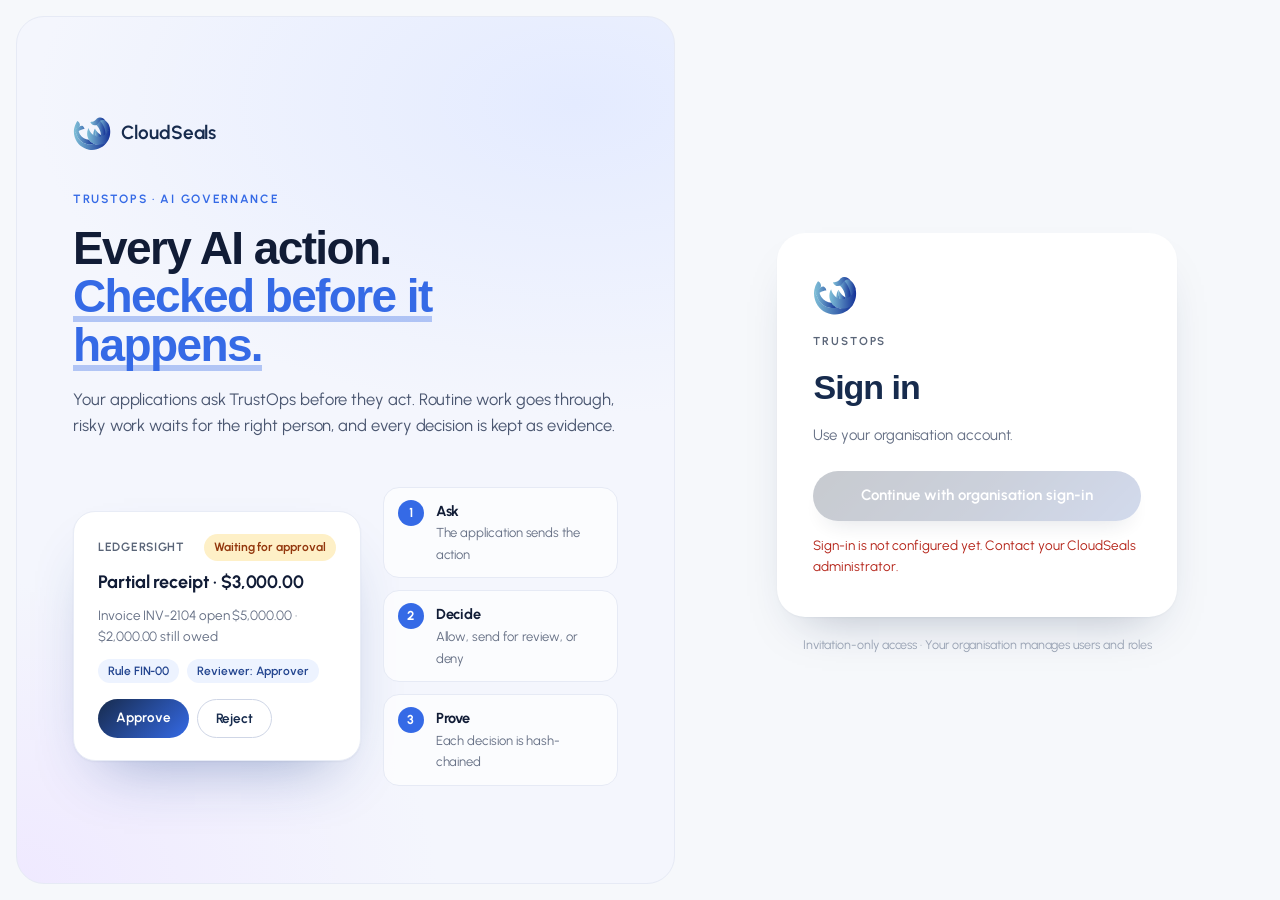
==== commit 013b35fd: "Console: LedgerSight design v7 (top bar, motion, compact cards, grouped decision table) Presentation" ====
--- a/apps/portal-web/index.html
+++ b/apps/portal-web/index.html
@@ -9,21 +9,27 @@
 <link rel="stylesheet" href="styles.css?v=complisight-visual-language-2026-10-19">
 <link rel="stylesheet" href="demo-studio.css?v=assessment-start-cta-2026-10-19">
 <link rel="stylesheet" href="workspace.css?v=permission-checkbox-align-2026-10-22">
-<link rel="stylesheet" href="applications.css?v=live-governance-2026-11-12">
+<link rel="stylesheet" href="applications.css?v=apps-2026-11-13a">
 <link rel="stylesheet" href="trust-boundary.css?v=tb-2026-11-13i">
 <link rel="stylesheet" href="ls-theme.css?v=ls-2026-11-13g">
+<link rel="stylesheet" href="ls-v7.css?v=v7-2026-11-13a">
 </head>
 <body>
 <a class="skip" href="#main">Skip to main content</a>
 <header class="top">
-  <div class="brand-lockup"><img src="images/logo.svg" alt="" aria-hidden="true"><h1>TrustOps<small>AI governance · CloudSeals</small></h1></div>
+  <div class="brand-lockup"><img src="images/logo.svg" alt="" aria-hidden="true"><h1>TrustOps<small>AI governance · CloudSeals</small></h1>
+    <button class="side-toggle" id="sideToggle" type="button" aria-label="Collapse menu" aria-expanded="true" title="Collapse menu"><svg viewBox="0 0 24 24" aria-hidden="true"><path d="M11 17l-5-5 5-5M18 17l-5-5 5-5"/></svg></button></div>
   <nav id="nav" aria-label="Primary"></nav>
+</header>
+<div class="topbar">
+  <section id="contextBar" class="context-bar" aria-label="Workspace context"></section>
   <div id="who" class="who"></div>
-</header>
-<section id="contextBar" class="context-bar" aria-label="Workspace context"></section>
+</div>
 <div id="live" class="sr" role="status" aria-live="polite"></div>
 <div id="toast" class="toast" role="alert" hidden></div>
 <main id="main" tabindex="-1"></main>
-<script type="module" src="app.js?v=tb-2026-11-13r"></script>
+<script src="vendor/motion.min.js?v=12"></script>
+<script src="ui-plus.js?v=v7-2026-11-13a" defer></script>
+<script type="module" src="app.js?v=v7-2026-11-13a"></script>
 </body>
 </html>
--- a/apps/portal-web/applications.css
+++ b/apps/portal-web/applications.css
@@ -12,3 +12,4 @@
 .cp-role-grid{display:grid;grid-template-columns:repeat(4,minmax(0,1fr));gap:18px;padding:22px}.cp-role-grid article{padding:14px;background:#f6f9fb;border:1px solid #e3ebf1;border-radius:8px}.cp-role-grid h4{margin:0 0 7px;font-size:12px;color:#3b5971}.cp-role-grid p{font-size:11px;line-height:1.8;color:#7e94a6}@media(max-width:950px){.cp-role-grid{grid-template-columns:1fr 1fr}}@media(max-width:540px){.cp-role-grid{grid-template-columns:1fr}}
 .gov .gov-table td strong{text-transform:none}
 .doc-workspace{margin-bottom:24px}.doc-workspace .gov-panel-head{padding-bottom:18px}.doc-gate-notice{margin:0 22px 18px;padding:12px 14px;border:1px solid #eedfba;background:#fff9ec;border-radius:7px;color:#94763b;font-size:11px}.doc-gate-notice p{font-size:10px;line-height:1.8;margin-top:4px;color:#9b8458}.doc-row-reason p{white-space:pre-wrap;min-width:190px;max-width:340px}.doc-source-text{max-height:260px;overflow:auto;white-space:pre-wrap;overflow-wrap:anywhere;font-size:11px;line-height:1.7;padding:15px;background:#f5f8fb;border:1px solid #e3eaf1;border-radius:7px}.doc-decision-reason{padding:18px;margin:20px 0;border:1px solid #dfe8ed;background:#f6f9fb;border-radius:8px}.doc-decision-reason p{white-space:pre-wrap;line-height:1.9}.doc-reject{background:#fff4f4!important;color:#a34747!important;border-color:#edcece!important}.doc-exceptions>summary{cursor:pointer;padding:18px 22px;font-size:12px;font-weight:600;color:#5e7589}.doc-workspace .gov-table td{font-size:11px}.gov-detail-dialog textarea{width:100%;border:1px solid #d9e3ec;border-radius:7px;padding:12px;resize:vertical;font:12px/1.7 Inter,system-ui,sans-serif;color:#425f77}
+.cp-app-boxes{display:flex;flex-wrap:wrap;gap:8px;margin:6px 0 0}.cp-app-box{display:inline-flex!important;align-items:center;gap:8px;border:1px solid #d9e3ec;border-radius:999px;padding:7px 14px;font-size:12.5px;font-weight:500;cursor:pointer;background:#fff}.cp-app-box input{width:15px;height:15px;margin:0}.cp-app-box:has(input:disabled){opacity:.5;cursor:not-allowed}
--- a/apps/portal-web/ls-v7.css
+++ b/apps/portal-web/ls-v7.css
@@ -0,0 +1,348 @@
+/* =====================================================================================
+   TrustOps · LedgerSight design rules v7 (matches ledgersight audit-fixes, avocet.css "DESIGN RULES (v7)").
+   Presentation only: no markup is hidden that carries data, no behaviour changes.
+   1 Card: white, no border, soft shadow, 24px.          2 Inset (box inside a card): tint, no border, 16px.
+   3 Status = badge (pill + dot) or round icon.          4 Buttons: pill; 42px default, 34px compact; icon buttons round.
+   5 Fields: 42px, 12px corners; search fields are pills. 6 Badges/chips: pill or circle.
+   7 Tables: no outer frame, hairlines between rows only.
+   Loaded after ls-theme.css (which uses !important), so overrides here use !important where they must win.
+   ===================================================================================== */
+:root{
+  --sk-page:#F6F8FB;--sk-panel:#F6F8FB;--sk-side:#DFEBF6;--sk-card:#FFFFFF;--sk-ink:#172B4D;--sk-navpill:#FFFFFF;
+  --sk-grad:linear-gradient(135deg,#172B4D 0%,#22448F 52%,#356AE6 100%);
+  --sk-shadow:0 1px 2px rgba(23,43,77,.04),0 12px 32px -24px rgba(23,43,77,.28);
+  --ds-inset:#EEF4FA;--ds-r-card:24px;--ds-r-inset:16px;--ds-h:42px;--ds-h-sm:34px;
+  --ls-text:#172033;--ls-text-2:#3A4659;--ls-muted:#56647C;--ls-faint:#5F6B80;--ls-line:#E5EAF2;--ls-line-2:#D6DDE9;
+  --ls-accent:#356AE6;--ls-accent-soft:#EDF3FF;--ls-accent-line:#C9D9FB;--ls-hover:#F3F6FC;
+  --ls-ok:#0F7F52;--ls-ok-bg:#E8F7F0;--ls-ok-line:#BDE8D3;--ls-ok-solid:#16A36A;
+  --ls-warn:#9A6210;--ls-warn-bg:#FDF5E7;--ls-warn-line:#F3DCAE;--ls-warn-solid:#E9A23B;
+  --ls-bad:#C03D3D;--ls-bad-bg:#FDEEEE;--ls-bad-line:#F5C8C8;--ls-bad-solid:#E05252;
+  --ls-ring:0 0 0 3px color-mix(in srgb,#356AE6 16%,transparent);
+  --ls-spring:cubic-bezier(.34,1.56,.64,1);--ls-ease:cubic-bezier(.22,1,.36,1);
+  --side-w:268px;
+}
+
+/* ---------- page ---------- */
+body.workspace-ready{background:var(--sk-page)!important;color:var(--ls-text)!important;font-family:var(--ls-font)!important;font-size:14.5px;letter-spacing:.005em}
+.workspace-ready td,.workspace-ready .tb-stat strong,.workspace-ready .ap-amt,.workspace-ready .gov-code{font-variant-numeric:tabular-nums}
+/* scrollbars never visible; boxes still scroll by wheel, trackpad, touch and keyboard */
+.workspace-ready,.workspace-ready *{scrollbar-width:none}
+.workspace-ready ::-webkit-scrollbar{width:0;height:0}
+.workspace-ready :focus-visible{outline:2px solid var(--ls-accent);outline-offset:2px}
+/* the app focuses <main> on every page change: no ring round the whole page, and never scroll it under the sticky top bar */
+.workspace-ready main:focus,.workspace-ready main:focus-visible{outline:none}
+html:has(body.workspace-ready){scroll-padding-top:118px}
+
+/* ---------- sidebar ---------- */
+@media (min-width:761px){
+  .workspace-ready .top{inset:16px auto 16px 16px!important;width:var(--side-w)!important;height:calc(100vh - 32px)!important;background:var(--sk-side)!important;
+    border:0!important;border-radius:26px!important;padding:22px 16px 16px!important;box-shadow:none!important;display:flex!important;flex-direction:column!important;gap:0!important;
+    transition:width .45s var(--ls-ease),padding .3s var(--ls-ease);z-index:30}
+  .workspace-ready .topbar{position:sticky;top:16px;z-index:20;display:flex;align-items:center;justify-content:space-between;gap:18px;min-height:76px;box-sizing:border-box;
+    margin:16px 16px 0 calc(var(--side-w) + 32px);padding:14px 16px;border-radius:24px;
+    background:color-mix(in srgb,var(--sk-page) 90%,transparent);backdrop-filter:saturate(1.6) blur(14px);-webkit-backdrop-filter:saturate(1.6) blur(14px);
+    transition:margin-left .45s var(--ls-ease)}
+  .workspace-ready main{margin:16px 16px 16px calc(var(--side-w) + 32px)!important;min-height:calc(100vh - 124px)!important;background:var(--sk-panel)!important;border-radius:28px!important;
+    padding:0!important;transition:margin-left .45s var(--ls-ease)}
+  body.workspace-ready.side-mini{--side-w:76px}
+}
+@media (min-width:761px) and (prefers-reduced-motion:reduce){.workspace-ready .top,.workspace-ready .topbar,.workspace-ready main{transition:none}}
+.topbar{display:none}
+.workspace-ready .topbar{display:flex}
+body.login-page .topbar{display:none!important}
+
+.workspace-ready .brand-lockup{display:flex;align-items:center;gap:12px;padding:2px 6px 22px!important;position:relative}
+.workspace-ready .brand-lockup img{width:40px;height:40px;flex:none}
+.workspace-ready .top h1{font-size:21px!important;font-weight:700!important;letter-spacing:-.02em!important;color:var(--sk-ink)!important;line-height:1.5!important;min-width:0}
+.workspace-ready .top h1 small{font-size:11px!important;font-weight:500!important;color:var(--ls-muted)!important;line-height:1.3;margin-top:0!important}
+.side-toggle{display:none}
+.workspace-ready .side-toggle{display:inline-flex;align-items:center;justify-content:center;margin-left:auto;flex:none;width:34px;height:34px;padding:0;border-radius:50%;
+  border:1px solid var(--ls-line);background:var(--sk-card);color:var(--ls-muted);cursor:pointer;
+  transition:transform .35s var(--ls-spring),background .2s,color .2s}
+.workspace-ready .side-toggle svg{width:15px;height:15px;fill:none;stroke:currentColor;stroke-width:2;stroke-linecap:round;stroke-linejoin:round}
+.workspace-ready .side-toggle:hover{background:var(--ds-inset);color:var(--ls-accent)}
+@media (max-width:760px){.workspace-ready .side-toggle{display:none}}
+
+.workspace-ready #nav{position:relative;gap:0!important;flex:1 1 auto;min-height:0;overflow-y:auto}
+.workspace-ready #nav>.nav-section-label{font-size:11px!important;letter-spacing:.14em!important;font-weight:600!important;color:var(--ls-muted)!important;margin:22px 14px 8px!important;padding:0!important;line-height:16.5px}
+.workspace-ready #nav>.nav-section-label:first-child,.workspace-ready #nav>.nav-pill+.nav-section-label{margin-top:6px!important}
+.workspace-ready .module-menu-link{z-index:1;gap:14px!important;padding:10px 14px!important;margin:2px 0!important;border-radius:14px!important;font-size:15.5px!important;font-weight:500!important;
+  line-height:23.25px;color:var(--ls-text-2)!important;background:transparent!important;box-shadow:none!important;transition:background .15s,color .15s}
+.workspace-ready .module-menu-link:hover{background:color-mix(in srgb,var(--sk-card) 60%,transparent)!important;color:var(--sk-ink)!important}
+.workspace-ready .module-menu-link[aria-current=page]{background:var(--sk-navpill)!important;color:var(--sk-ink)!important;font-weight:650!important;padding-left:12px!important}
+.workspace-ready .module-menu-link[aria-current=page]::before{left:-12px!important;top:9px!important;bottom:9px!important;width:4px!important}
+.workspace-ready .lbl-t{display:inline-block;min-width:0;white-space:nowrap;overflow:hidden;text-overflow:ellipsis;transition:transform .25s var(--ls-ease)}
+.workspace-ready .module-menu-link:hover .lbl-t{transform:translateX(2px)}
+.workspace-ready .nav-icon svg{transition:transform .3s var(--ls-spring)}
+.workspace-ready .module-menu-link:hover .nav-icon svg{transform:translateX(2px) scale(1.08)}
+.workspace-ready .module-menu-link:active .nav-icon svg{transform:scale(.92)}
+/* sliding active pill (ui-plus.js): the link itself goes transparent, the pill draws the white capsule + marker */
+.nav-pill{position:absolute;left:0;top:0;width:0;height:0;border-radius:14px;background:var(--sk-navpill);pointer-events:none;z-index:0;box-shadow:none}
+.nav-pill::before{content:"";position:absolute;left:calc(-1 * var(--pl,12px));top:9px;bottom:9px;width:4px;border-radius:0 4px 4px 0;background:var(--sk-ink)}
+.workspace-ready #nav.has-pill .module-menu-link[aria-current=page]{background:transparent!important}
+.workspace-ready #nav.has-pill .module-menu-link[aria-current=page]::before{display:none!important}
+@media (max-width:760px){.nav-pill{display:none}}
+/* shorter screens: tighter menu so it fits without scrolling */
+@media (min-width:761px) and (max-height:960px){
+  .workspace-ready .module-menu-link{padding-top:6px!important;padding-bottom:6px!important}
+  .workspace-ready #nav>.nav-section-label{margin:10px 14px 3px!important}
+}
+
+/* collapsed rail */
+@media (min-width:761px){
+  body.side-mini .top{padding:18px 10px 14px!important}
+  body.side-mini .brand-lockup{flex-direction:column;gap:12px;padding:0 0 12px!important}
+  body.side-mini .brand-lockup h1{display:none}
+  body.side-mini .side-toggle{margin:0;transform:rotate(180deg)}
+  body.side-mini #nav{margin:0 -10px;padding:0 10px}
+  body.side-mini #nav>.nav-section-label{font-size:0!important;height:1px;background:var(--ls-line-2);margin:12px 10px!important;letter-spacing:0!important}
+  body.side-mini .module-menu-link{justify-content:center;padding:10px 0!important;gap:0!important}
+  /* hidden visually only: the link keeps its accessible name in the rail */
+  body.side-mini .module-menu-link .lbl-t{position:absolute;width:1px;height:1px;overflow:hidden;clip:rect(0 0 0 0);clip-path:inset(50%);white-space:nowrap}
+  body.side-mini .module-menu-link[aria-current=page]::before{left:-10px!important}
+}
+.rail-tip{position:fixed;left:0;top:0;z-index:300;transform:translate(-6px,-50%);opacity:0;pointer-events:none;background:var(--sk-ink);color:var(--sk-card);
+  font-size:13px;font-weight:650;letter-spacing:.005em;padding:7px 12px;border-radius:10px;white-space:nowrap;box-shadow:0 10px 24px -10px rgba(23,43,77,.55);
+  transition:opacity .16s ease,transform .2s var(--ls-ease)}
+.rail-tip.on{opacity:1;transform:translate(0,-50%)}
+body:not(.side-mini) .rail-tip{display:none}
+
+/* ---------- top bar ---------- */
+.workspace-ready .context-bar{display:flex!important;align-items:center;gap:10px;min-width:0;height:auto!important;margin:0!important;padding:0!important;position:static!important;
+  background:none!important;border:0!important;box-shadow:none!important;overflow:visible}
+.workspace-ready .workspace-context-actions:empty{display:none}
+.ws-pill,.period-chip,.role-pill{display:inline-flex;align-items:center;height:46px;box-sizing:border-box;border-radius:999px;background:var(--sk-card);border:0;
+  box-shadow:0 1px 2px rgba(23,43,77,.05);transition:transform .2s var(--ls-ease),box-shadow .2s;white-space:nowrap}
+.ws-pill:hover,.period-chip:hover,.role-pill:hover{transform:translateY(-1px);box-shadow:0 6px 16px -10px rgba(23,43,77,.35)}
+.ws-pill{gap:9px;padding:0 18px 0 7px;min-width:0}
+.ws-av{flex:none;width:32px;height:32px;border-radius:50%;display:grid;place-items:center;background:var(--sk-grad);color:#fff;font-size:11.5px;font-weight:700;letter-spacing:.02em}
+.ws-name{display:flex;flex-direction:column;line-height:1.15;min-width:0}
+.ws-name small{font-size:10.5px;font-weight:600;letter-spacing:.08em;text-transform:uppercase;color:var(--ls-muted)}
+.ws-name b{font-size:15px;font-weight:650;color:var(--sk-ink);overflow:hidden;text-overflow:ellipsis}
+.workspace-ready .workspace-breadcrumb.period-chip{display:inline-flex!important;align-items:center}
+.workspace-ready .period-chip{gap:10px;padding:0 18px 0 16px;font-size:14.5px;color:var(--sk-ink)}
+.workspace-ready .period-chip strong{font-weight:500}
+.workspace-ready .period-chip strong::first-letter{text-transform:uppercase}
+.workspace-ready .period-chip .nav-icon{width:17px!important;height:17px!important;flex:0 0 17px;color:var(--ls-accent)!important;opacity:1}
+.workspace-ready .period-chip .nav-icon svg{width:17px;height:17px}
+.workspace-ready .who{display:flex!important;align-items:center;gap:10px;margin:0!important;padding:0!important;border:0!important;flex:none}
+.role-pill{gap:8px;padding:0 18px 0 16px;font-size:13px;color:var(--ls-muted);max-width:340px}
+.role-dot{width:8px;height:8px;border-radius:50%;background:var(--ls-ok-solid);box-shadow:0 0 0 3px color-mix(in srgb,var(--ls-ok-solid) 18%,transparent);flex:none}
+.role-pill b{font-size:14px;font-weight:650;color:var(--sk-ink);overflow:hidden;text-overflow:ellipsis}
+.workspace-ready .iconbtn{display:inline-grid;place-items:center;width:46px;height:46px;padding:0;border-radius:50%;border:0;background:var(--sk-card);color:var(--ls-text-2);cursor:pointer;
+  box-shadow:0 1px 2px rgba(23,43,77,.05);transition:transform .2s var(--ls-ease),box-shadow .2s,color .2s}
+.workspace-ready .iconbtn svg{width:19px;height:19px;fill:none;stroke:currentColor;stroke-width:1.8;stroke-linecap:round;stroke-linejoin:round}
+.workspace-ready .iconbtn:hover{transform:translateY(-1px);color:var(--ls-accent);box-shadow:var(--ls-ring)}
+.workspace-ready .iconbtn:active{transform:scale(.94)}
+.workspace-ready .avatar{display:grid;place-items:center;width:46px;height:46px;border-radius:50%;background:var(--ls-accent-soft);color:var(--sk-ink);font-size:14px;font-weight:700;
+  box-shadow:0 0 0 3px var(--sk-card);transition:transform .25s var(--ls-spring);flex:none;cursor:default}
+.workspace-ready .avatar:hover{transform:scale(1.06)}
+@media (max-width:1100px){.role-k{display:none}.ws-name small{display:none}}
+@media (max-width:760px){
+  .workspace-ready .topbar{margin:10px 10px 0;padding:8px;min-height:0;border-radius:20px;position:static}
+  .workspace-ready .workspace-breadcrumb.period-chip,.workspace-ready .period-chip,.role-pill{display:none!important}
+  .workspace-ready main{margin:10px!important;width:auto!important}
+  /* phones: the menu is the sticky header (about 104px) and the top bar follows it in the page flow */
+  html:has(body.workspace-ready){scroll-padding-top:200px}
+}
+
+/* ---------- page headers ---------- */
+.workspace-ready .tb,.workspace-ready main>.gov:not(.tb){padding:34px 34px 96px!important}
+.gov-page-heading{margin:0 0 8px!important;gap:16px}
+.gov-page-heading h2{font-size:40px!important;font-weight:600!important;letter-spacing:-.035em!important;line-height:1.08!important;color:var(--sk-ink)!important;margin:0 0 4px!important}
+.gov-page-heading p{font-size:15.5px!important;line-height:1.5!important;color:var(--ls-muted)!important;max-width:820px}
+.gov-kicker{display:block;font-size:11px!important;letter-spacing:.14em!important;font-weight:600!important;color:var(--ls-muted)!important;margin-bottom:10px!important}
+
+/* ---------- cards (rule 1) ---------- */
+.tb-card,.gov-panel,.gov-notice,.rk-banner,.workspace-ready .module-panel,.workspace-ready .card{background:var(--sk-card)!important;border:0!important;border-radius:var(--ds-r-card)!important;box-shadow:var(--sk-shadow)!important}
+.tb-card{padding:24px 26px!important;transition:box-shadow .25s}
+.tb-card h3,.gov-panel h3,.gov-panel-head h3{font-size:18px!important;font-weight:650!important;letter-spacing:-.01em!important;color:var(--sk-ink)!important}
+.tb-sub{font-size:13.5px!important;color:var(--ls-muted)!important}
+.gov-panel-head{padding:22px 26px 6px!important;border:0!important}
+.gov-panel-head p{color:var(--ls-muted)!important;font-size:13.5px!important}
+.rk-banner{padding:22px 26px!important}
+.rk-act{background:var(--ls-bad-bg)!important;color:var(--ls-bad)!important;box-shadow:none!important}
+.rk-watch{background:var(--ls-warn-bg)!important;color:var(--ls-warn)!important;box-shadow:none!important}
+.rk-normal{background:var(--ls-ok-bg)!important;color:var(--ls-ok)!important;box-shadow:none!important}
+
+/* ---------- boxes inside cards (rule 2) ---------- */
+.ap-item,.au-agent,.rk-row,.rv-fact,.tb-agent,.cp-role-grid>article,.tb-dim,.tb-tile,.tb-band li{background:var(--ds-inset)!important;border:0!important;border-radius:var(--ds-r-inset)!important;box-shadow:none!important}
+.ap-item{border-radius:20px!important;padding:16px 18px!important;transition:transform .25s var(--ls-ease),background .2s}
+.ap-item:hover{background:color-mix(in srgb,var(--ds-inset) 70%,var(--ls-accent-soft))!important;transform:translateY(-1px)}
+.ap-top strong,.au-agent strong,.rk-row strong{color:var(--sk-ink)!important}
+.ap-main p{color:var(--ls-text-2)!important}.ap-main .ap-meta,.au-agent p,.rk-row p{color:var(--ls-muted)!important}
+.au-agent.off{background:var(--ls-bad-bg)!important}
+.cp-role-grid>article{padding:16px 18px!important}
+.cp-role-grid h4{color:var(--sk-ink)!important;font-weight:650}
+.rv-reco{background:var(--ls-accent-soft)!important}.rv-cons{background:var(--ls-warn-bg)!important}
+.rv-warn{background:var(--ls-bad-bg)!important;color:var(--ls-bad)!important;border-radius:var(--ds-r-inset)!important}
+.au-r{border-radius:var(--ds-r-inset)!important}
+.au-r.ok{background:var(--ls-ok-bg)!important;color:var(--ls-ok)!important}.au-r.esc{background:var(--ls-warn-bg)!important;color:var(--ls-warn)!important}.au-r.no{background:var(--ls-bad-bg)!important;color:var(--ls-bad)!important}
+.tb-key{border-radius:var(--ds-r-inset)!important;background:var(--sk-ink)!important}
+.rk-col{background:var(--ds-inset)!important;border-radius:999px!important}
+.rk-seg.ok,.rk-legend .ok::before{background:var(--ls-ok-solid)!important}.rk-seg.esc,.rk-legend .esc::before{background:var(--ls-warn-solid)!important}.rk-seg.no,.rk-legend .no::before{background:var(--ls-bad-solid)!important}
+.rk-legend span::before{border-radius:50%!important}
+
+/* ---------- KPI tiles ---------- */
+.tb-stats{gap:18px!important}
+.tb-stat{transition:box-shadow .25s,transform .35s cubic-bezier(.2,.8,.2,1)!important}
+.tb-stat:hover{transform:translateY(-3px)!important;box-shadow:0 14px 34px -16px rgba(23,43,77,.28)!important}
+.tb-stat.hero:hover{box-shadow:0 26px 44px -22px rgba(23,43,77,.8)!important}
+.tb-stat-k{font-size:17px!important}
+.tb-stat strong{font-size:50px!important;font-weight:550!important;letter-spacing:-.045em!important}
+.tb-stat-s{font-size:13px!important;color:var(--ls-muted)!important}
+.tb-stat.hero .tb-stat-s{color:rgba(255,255,255,.82)!important}
+/* round arrow action: the ↗ glyph is drawn as LedgerSight's stroked arrow icon */
+.tb-go{position:relative;font-size:0!important;color:var(--sk-ink);border:1.5px solid var(--sk-ink)!important;transition:transform .3s cubic-bezier(.2,.8,.2,1),background .2s,color .2s!important}
+.tb-go::after{content:"";width:18px;height:18px;background:currentColor;transition:transform .3s var(--ls-spring);
+  -webkit-mask:url("data:image/svg+xml,%3Csvg xmlns='http://www.w3.org/2000/svg' viewBox='0 0 24 24' fill='none' stroke='black' stroke-width='2' stroke-linecap='round' stroke-linejoin='round'%3E%3Cpath d='M7 17L17 7M8 7h9v9'/%3E%3C/svg%3E") center/contain no-repeat;
+  mask:url("data:image/svg+xml,%3Csvg xmlns='http://www.w3.org/2000/svg' viewBox='0 0 24 24' fill='none' stroke='black' stroke-width='2' stroke-linecap='round' stroke-linejoin='round'%3E%3Cpath d='M7 17L17 7M8 7h9v9'/%3E%3C/svg%3E") center/contain no-repeat}
+.tb-stat:hover .tb-go{transform:rotate(45deg)!important;background:var(--sk-ink)!important;color:var(--sk-card)!important}
+.tb-stat:hover .tb-go::after{transform:translate(2px,-2px)}
+.tb-stat.hero .tb-go{background:#fff!important;border-color:#fff!important;color:var(--sk-ink)!important}
+.tb-stat.hero:hover .tb-go{background:var(--ls-accent-soft)!important;color:var(--sk-ink)!important}
+
+/* ---------- buttons (rule 4) ---------- */
+.gov-button,.workspace-ready main button:not(.iconbtn):not(.side-toggle):not(.gov-close):not([class*="tb-seg"]),.workspace-ready .btn{display:inline-flex;align-items:center;justify-content:center;gap:8px;
+  min-height:var(--ds-h);box-sizing:border-box;border-radius:999px!important;font-family:inherit;font-size:13.5px!important;font-weight:650!important;letter-spacing:.005em;line-height:20px;
+  cursor:pointer;transition:transform .18s var(--ls-ease),box-shadow .2s,background .2s,color .2s,border-color .2s,filter .2s!important}
+.gov-button,.workspace-ready .btn:not(.secondary){background:var(--sk-grad)!important;border:0!important;color:#fff!important;padding:11px 22px!important;box-shadow:0 12px 24px -14px rgba(23,43,77,.7)!important}
+.gov-button:not(:disabled):hover,.workspace-ready .btn:not(.secondary):hover{filter:brightness(1.08);box-shadow:0 14px 28px -14px rgba(53,106,230,.75)!important}
+.gov-button.gov-secondary,.workspace-ready .btn.secondary,.workspace-ready main button.secondary{background:transparent!important;border:1px solid var(--sk-ink)!important;color:var(--sk-ink)!important;
+  padding:10px 20px!important;box-shadow:0 1px 2px rgba(23,43,77,.05)!important;filter:none}
+.gov-button.gov-secondary:not(:disabled):hover,.workspace-ready .btn.secondary:hover,.workspace-ready main button.secondary:not(:disabled):hover{background:var(--sk-ink)!important;color:var(--sk-card)!important;border-color:var(--sk-ink)!important}
+.gov-button:not(:disabled):hover,.workspace-ready main button:not(:disabled):not(.iconbtn):not(.side-toggle):not(.gov-close):hover,.workspace-ready .btn:hover{transform:translateY(-1px)}
+.gov-button:not(:disabled):active,.workspace-ready main button:not(:disabled):not(.iconbtn):not(.side-toggle):not(.gov-close):active,.workspace-ready .btn:active{transform:translateY(0) scale(.97)}
+.gov-button:disabled,.workspace-ready main button:disabled{filter:grayscale(.4) opacity(.55);box-shadow:none!important;cursor:not-allowed}
+/* compact buttons inside table rows and lists (34px) */
+.gov-table .gov-button,.gov-table button,.au-agent .gov-button,.rk-row .gov-button{min-height:var(--ds-h-sm)!important;padding:0 16px!important;font-size:13px!important}
+/* approve / reject (green / red outline) by their words, so no markup changes are needed */
+.gov-button.ok,.gov-button.approve{background:var(--ls-ok-solid)!important}
+.gov-button.no,.gov-button.danger,.gov-button.reject{background:transparent!important;border:1px solid var(--ls-bad)!important;color:var(--ls-bad)!important;box-shadow:none!important}
+.gov-close{border-radius:50%!important;width:var(--ds-h-sm);height:var(--ds-h-sm);transition:background .2s,transform .3s var(--ls-spring)}
+.gov-close:hover{background:var(--ds-inset)!important;transform:rotate(90deg)}
+.gov-back{display:inline-flex;align-items:center;gap:6px;transition:color .2s,transform .2s var(--ls-ease)}
+.gov-back:hover{transform:translateX(-2px)}
+.gov-actions{gap:8px!important;flex-wrap:wrap}
+/* segmented filter chips (pl-chip) */
+.tb-segs{background:none!important;box-shadow:none!important;padding:0!important;gap:8px!important;flex-wrap:wrap}
+.tb-seg{display:inline-flex;align-items:center;height:36px;box-sizing:border-box;padding:8px 14px!important;border-radius:999px!important;font-size:13px!important;font-weight:600!important;
+  background:var(--sk-card)!important;color:var(--ls-text-2)!important;border:1px solid transparent;box-shadow:0 1px 2px rgba(23,43,77,.05);
+  transition:transform .18s var(--ls-ease),background .2s,color .2s!important}
+.tb-seg:hover{transform:translateY(-1px);color:var(--sk-ink)!important}
+.tb-seg:active{transform:scale(.96)}
+.tb-seg.on{background:var(--sk-grad)!important;color:#fff!important}
+/* links */
+.tb a:not(.gov-button):not(.tb-stat):not(.tb-seg),.gov-panel a:not(.gov-button){color:var(--ls-accent)!important;font-weight:600;transition:color .2s}
+.tb a:not(.gov-button):not(.tb-stat):not(.tb-seg):hover,.gov-panel a:not(.gov-button):hover{text-decoration:underline;text-underline-offset:3px}
+summary{transition:color .2s}summary:hover{color:var(--ls-accent)}
+
+/* ---------- fields (rule 5) ---------- */
+.workspace-ready main input:not([type=checkbox]):not([type=radio]):not([type=file]):not([type=range]),.workspace-ready main select,.workspace-ready dialog input:not([type=checkbox]):not([type=radio]),.workspace-ready dialog select{
+  min-height:var(--ds-h);box-sizing:border-box;border:1px solid var(--ls-line-2)!important;border-radius:12px!important;background:var(--sk-card)!important;color:var(--ls-text)!important;
+  font:inherit;font-size:14px!important;padding:0 14px!important;box-shadow:0 1px 2px rgba(23,43,77,.05);transition:box-shadow .2s,border-color .2s}
+.workspace-ready main textarea,.workspace-ready dialog textarea{border:1px solid var(--ls-line-2)!important;border-radius:12px!important;padding:11px 14px!important;font:inherit;font-size:14px!important;
+  box-shadow:0 1px 2px rgba(23,43,77,.05);transition:box-shadow .2s,border-color .2s}
+.workspace-ready main input:focus,.workspace-ready main select:focus,.workspace-ready main textarea:focus,.workspace-ready dialog input:focus,.workspace-ready dialog select:focus,.workspace-ready dialog textarea:focus{
+  outline:none;border-color:var(--ls-accent)!important;box-shadow:var(--ls-ring)!important}
+.workspace-ready main input[type=search]:not([type=checkbox]):not([type=radio]):not([type=file]):not([type=range]),.workspace-ready main input.tb-search:not([type=checkbox]):not([type=radio]):not([type=file]):not([type=range]){
+  border-radius:999px!important;border:0!important;padding:0 18px!important;min-width:280px;height:var(--ds-h);box-shadow:0 1px 2px rgba(23,43,77,.05)}
+.workspace-ready main input[type=search]:not([type=checkbox]):not([type=radio]):not([type=file]):not([type=range]):hover{box-shadow:var(--ls-ring)!important}
+.gov-table input:not([type=checkbox]),.gov-table select,.tb-num{min-height:var(--ds-h-sm)!important;border-radius:999px!important;font-size:13px!important}
+.workspace-ready main input[type=checkbox],.workspace-ready main input[type=radio]{accent-color:var(--ls-accent);width:18px;height:18px}
+.tb-form label{color:var(--sk-ink)!important;font-size:13.5px!important;font-weight:600!important}
+
+/* ---------- badges (rules 3 + 6) ---------- */
+.gov-pill{display:inline-flex!important;align-items:center;gap:6px;border-radius:999px!important;padding:2px 10px 2px 8px!important;line-height:20px;font-size:11px!important;font-weight:650!important;
+  letter-spacing:.02em!important;text-transform:uppercase;white-space:nowrap;background:var(--ds-inset)!important;color:var(--ls-text-2)!important;border:1px solid var(--ls-line)!important}
+.gov-pill .gov-dot{width:6px!important;height:6px!important;border-radius:50%!important;background:currentColor!important;flex:none;margin:0!important;opacity:.9}
+.gov-green{background:var(--ls-ok-bg)!important;color:var(--ls-ok)!important;border-color:var(--ls-ok-line)!important}
+.gov-amber{background:var(--ls-warn-bg)!important;color:var(--ls-warn)!important;border-color:var(--ls-warn-line)!important}
+.gov-rose,.gov-red{background:var(--ls-bad-bg)!important;color:var(--ls-bad)!important;border-color:var(--ls-bad-line)!important}
+.gov-neutral{background:var(--ds-inset)!important;color:var(--ls-muted)!important;border-color:var(--ls-line)!important}
+.gov-blue{background:var(--ls-accent-soft)!important;color:var(--ls-accent)!important;border-color:var(--ls-accent-line)!important}
+.tb-cell{border-radius:999px!important;padding:2px 10px!important}
+.tb-c-allow{background:var(--ls-ok-bg)!important;color:var(--ls-ok)!important}.tb-c-escalate{background:var(--ls-warn-bg)!important;color:var(--ls-warn)!important}.tb-c-deny{background:var(--ls-bad-bg)!important;color:var(--ls-bad)!important}
+.tb-dec{border-radius:var(--ds-r-inset)!important}
+.tb-allow{background:var(--ls-ok-bg)!important;color:var(--ls-ok)!important}.tb-esc{background:var(--ls-warn-bg)!important;color:var(--ls-warn)!important}.tb-deny{background:var(--ls-bad-bg)!important;color:var(--ls-bad)!important}
+.workspace-ready .tag{border-radius:999px!important}
+
+/* ---------- tables (rule 7) ---------- */
+.gov-table-wrap,.gov-panel>.gov-table-wrap{border:0!important;border-radius:0!important;box-shadow:none!important}
+.gov-panel .gov-table-wrap{padding:10px 14px 14px!important}
+.gov-table{border:0!important}
+.gov-table th{background:var(--sk-panel)!important;color:var(--ls-muted)!important;font-size:11.5px!important;letter-spacing:.06em!important;font-weight:600!important;padding:11px 14px!important}
+.gov-table td{padding:13px 14px!important;border-bottom:1px solid var(--ls-line)!important;color:var(--ls-text-2)!important;transition:background .15s}
+.gov-table tr:hover td{background:color-mix(in srgb,var(--ls-accent) 4%,transparent)!important}
+.gov-table td strong{color:var(--sk-ink)!important}
+.tb-feed li,.tb-status li{border-bottom:1px solid var(--ls-line)!important;color:var(--ls-text-2)!important;padding:12px 4px!important;border-radius:0;transition:background .15s}
+.tb-feed li:hover{background:color-mix(in srgb,var(--ls-accent) 4%,transparent)}
+.tb-feed li strong{color:var(--sk-ink)}
+.gov-code{font-family:var(--ls-mono)!important;font-size:12px!important}
+
+/* ---------- dialogs ---------- */
+.workspace-ready dialog{border:0!important;border-radius:28px!important;box-shadow:0 1px 2px rgba(23,43,77,.06),0 40px 80px -30px rgba(23,43,77,.45)!important;background:var(--sk-card)!important;color:var(--ls-text)}
+.workspace-ready dialog::backdrop{background:rgba(23,43,77,.28);backdrop-filter:blur(4px)}
+.workspace-ready dialog[open]{animation:lsPop .35s var(--ls-ease)}
+@keyframes lsPop{from{opacity:0;transform:translateY(12px) scale(.98)}to{opacity:1;transform:none}}
+
+/* ---------- toast ---------- */
+.workspace-ready .toast{border-radius:999px!important;background:var(--sk-ink)!important;color:#fff!important;border:0!important;padding:12px 20px!important;font-weight:600;
+  box-shadow:0 18px 40px -18px rgba(23,43,77,.6)!important;animation:lsPop .3s var(--ls-ease)}
+
+/* ---------- page entrance (ui-plus.js): words rise from under their own clip line ---------- */
+.ls-w{display:inline-block;overflow:clip;overflow-clip-margin:.25em;vertical-align:baseline}
+.ls-wi{display:inline-block}
+.ls-wrun{display:inline}
+/* without Motion (or with reduced motion) the content still eases in, once */
+@media (prefers-reduced-motion:no-preference){
+  html:not(.has-motion) .workspace-ready main>*{animation:lsRise .45s var(--ls-ease) both}
+}
+@keyframes lsRise{from{opacity:0;transform:translateY(10px)}to{opacity:1;transform:none}}
+
+/* Overview cards compact (as LedgerSight 62b0a87): four in one row down to 1000px, shorter cards, smaller figures */
+.tb-stats{grid-template-columns:repeat(4,minmax(0,1fr))!important;gap:16px!important}
+.tb-stat{min-height:150px!important;padding:18px 20px!important;border-radius:20px!important}
+.tb-stat-k{font-size:14.5px!important}
+.tb-stat strong{font-size:clamp(28px,2.4vw,38px)!important}
+.tb-stat-s{padding-top:10px;margin-top:0!important;font-size:12.5px!important}
+.tb-go{width:34px!important;height:34px!important;border-width:1.25px!important}
+.tb-go::after{width:14px;height:14px}
+@media (max-width:1000px){.tb-stats{grid-template-columns:repeat(2,minmax(0,1fr))!important}}
+@media (max-width:560px){.tb-stats{grid-template-columns:1fr!important}}
+@media (max-width:760px){.workspace-ready .tb,.workspace-ready main>.gov:not(.tb){padding:20px 16px 96px!important}.gov-page-heading h2{font-size:30px!important}
+  .workspace-ready main input[type=search],.tb-search{min-width:0;width:100%}}
+@media print{.topbar{display:none!important}}
+
+/* ---------- Decisions / Evidence feed: five grouped columns that fit the card (no sideways scrolling) ---------- */
+.tb .gov-table:has(.dt-main){table-layout:fixed;width:100%}
+.tb .gov-table:has(.dt-main) th,.tb .gov-table:has(.dt-main) td{white-space:normal!important;min-width:0!important;max-width:none!important;overflow-wrap:anywhere!important;vertical-align:top}
+.tb .gov-table:has(.dt-main) th:nth-child(1){width:13%}
+.tb .gov-table:has(.dt-main) th:nth-child(2){width:19%}
+.tb .gov-table:has(.dt-main) th:nth-child(3){width:23%}
+.tb .gov-table:has(.dt-main) th:nth-child(4){width:18%}
+.tb .gov-table:has(.dt-main) th:nth-child(6){width:15%}
+.dt-main{display:block;color:var(--sk-ink);font-weight:500;line-height:1.4}
+strong.dt-main{font-weight:650}
+.dt-main.gov-code{font-size:12.5px!important;color:var(--sk-ink)!important}
+.dt-sub{display:block;margin-top:3px;font-size:12.5px;line-height:1.4;color:var(--ls-muted)}
+.dt-when .dt-main{font-variant-numeric:tabular-nums}
+.dt-dec .dt-main{display:flex;flex-wrap:wrap;align-items:center;gap:4px 8px}
+.dt-dec .dt-sub{margin-top:6px}
+.dt-why{color:var(--ls-text-2)!important;line-height:1.45}
+/* narrow screens: each decision becomes a small stacked card */
+@media (max-width:760px){
+  .tb .gov-table:has(.dt-main) thead{display:none}
+  .tb .gov-table:has(.dt-main),.tb .gov-table:has(.dt-main) tbody,.tb .gov-table:has(.dt-main) tr,.tb .gov-table:has(.dt-main) td{display:block;width:auto!important}
+  .tb .gov-table:has(.dt-main) tr{padding:10px 0;border-bottom:1px solid var(--ls-line)}
+  .tb .gov-table:has(.dt-main) td{border:0!important;padding:3px 4px!important}
+}
+/* Evidence adds a sixth column (record hash) */
+.tb .gov-table:has(.dt-main):has(th:nth-child(6)) th:nth-child(1){width:12%}
+.tb .gov-table:has(.dt-main):has(th:nth-child(6)) th:nth-child(2){width:16%}
+.tb .gov-table:has(.dt-main):has(th:nth-child(6)) th:nth-child(3){width:20%}
+.tb .gov-table:has(.dt-main):has(th:nth-child(6)) th:nth-child(4){width:16%}
+.tb .gov-table:has(.dt-main):has(th:nth-child(6)) th:nth-child(6){width:13%}
+/* a search pill sitting inside a white card takes the inset tint so it stays visible (rule 2) */
+.workspace-ready main .tb-card input[type=search]:not([type=checkbox]):not([type=radio]):not([type=file]):not([type=range]),
+.workspace-ready main .gov-panel input[type=search]:not([type=checkbox]):not([type=radio]):not([type=file]):not([type=range]){background:var(--ds-inset)!important;box-shadow:none}
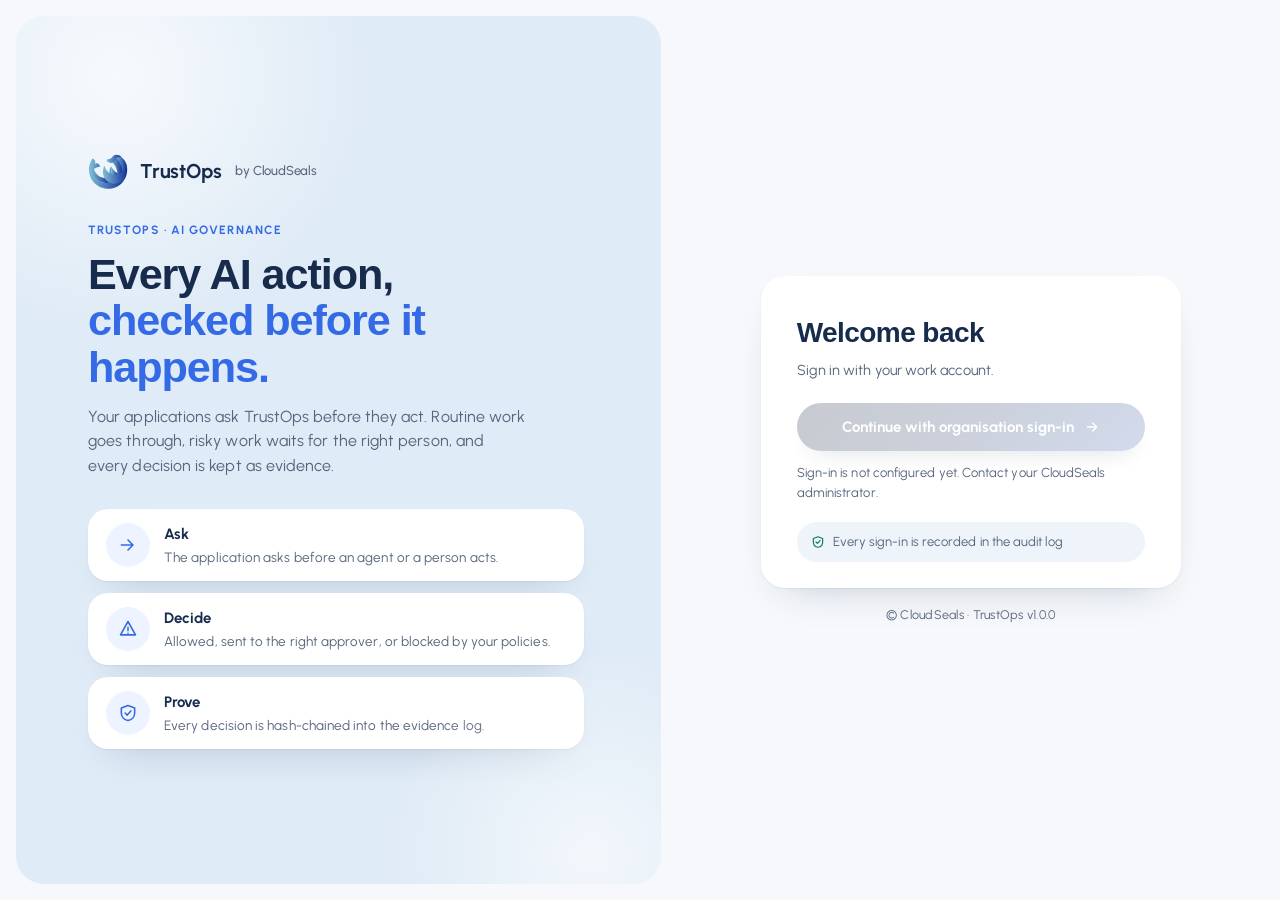
==== commit 9828a557: "Console: TrustTwin assistant, overview charts, review uploads and resubmissions - TrustTwin: read-on" ====
--- a/apps/portal-web/index.html
+++ b/apps/portal-web/index.html
@@ -12,7 +12,7 @@
 <link rel="stylesheet" href="applications.css?v=apps-2026-11-13a">
 <link rel="stylesheet" href="trust-boundary.css?v=tb-2026-11-13i">
 <link rel="stylesheet" href="ls-theme.css?v=ls-2026-11-13g">
-<link rel="stylesheet" href="ls-v7.css?v=v7-2026-11-13a">
+<link rel="stylesheet" href="ls-v7.css?v=v7-2026-11-13l">
 </head>
 <body>
 <a class="skip" href="#main">Skip to main content</a>
@@ -29,7 +29,7 @@
 <div id="toast" class="toast" role="alert" hidden></div>
 <main id="main" tabindex="-1"></main>
 <script src="vendor/motion.min.js?v=12"></script>
-<script src="ui-plus.js?v=v7-2026-11-13a" defer></script>
-<script type="module" src="app.js?v=v7-2026-11-13a"></script>
+<script src="ui-plus.js?v=v7-2026-11-13b" defer></script>
+<script type="module" src="app.js?v=v7-2026-11-13i"></script>
 </body>
 </html>
--- a/apps/portal-web/ls-v7.css
+++ b/apps/portal-web/ls-v7.css
@@ -44,6 +44,7 @@
     transition:margin-left .45s var(--ls-ease)}
   .workspace-ready main{margin:16px 16px 16px calc(var(--side-w) + 32px)!important;min-height:calc(100vh - 124px)!important;background:var(--sk-panel)!important;border-radius:28px!important;
     padding:0!important;transition:margin-left .45s var(--ls-ease)}
+  .workspace-ready{--side-w:268px}            /* trust-boundary.css sets 248px; LedgerSight's sidebar is 268px */
   body.workspace-ready.side-mini{--side-w:76px}
 }
 @media (min-width:761px) and (prefers-reduced-motion:reduce){.workspace-ready .top,.workspace-ready .topbar,.workspace-ready main{transition:none}}
@@ -53,23 +54,29 @@
 
 .workspace-ready .brand-lockup{display:flex;align-items:center;gap:12px;padding:2px 6px 22px!important;position:relative}
 .workspace-ready .brand-lockup img{width:40px;height:40px;flex:none}
-.workspace-ready .top h1{font-size:21px!important;font-weight:700!important;letter-spacing:-.02em!important;color:var(--sk-ink)!important;line-height:1.5!important;min-width:0}
-.workspace-ready .top h1 small{font-size:11px!important;font-weight:500!important;color:var(--ls-muted)!important;line-height:1.3;margin-top:0!important}
+.workspace-ready .top h1{font-family:var(--ls-font)!important;font-size:21px!important;font-weight:700!important;letter-spacing:-.02em!important;color:var(--sk-ink)!important;line-height:1.5!important;min-width:0}
+.workspace-ready .top h1 small{font-family:var(--ls-font)!important;font-size:11px!important;font-weight:400!important;color:var(--ls-faint)!important;line-height:1.3;margin-top:0!important;letter-spacing:.005em!important}
 .side-toggle{display:none}
-.workspace-ready .side-toggle{display:inline-flex;align-items:center;justify-content:center;margin-left:auto;flex:none;width:34px;height:34px;padding:0;border-radius:50%;
+.workspace-ready .side-toggle{display:inline-flex;align-items:center;justify-content:center;margin-left:auto;flex:none;width:34px;height:34px!important;min-height:0!important;padding:0;border-radius:50%;
   border:1px solid var(--ls-line);background:var(--sk-card);color:var(--ls-muted);cursor:pointer;
   transition:transform .35s var(--ls-spring),background .2s,color .2s}
 .workspace-ready .side-toggle svg{width:15px;height:15px;fill:none;stroke:currentColor;stroke-width:2;stroke-linecap:round;stroke-linejoin:round}
 .workspace-ready .side-toggle:hover{background:var(--ds-inset);color:var(--ls-accent)}
 @media (max-width:760px){.workspace-ready .side-toggle{display:none}}
 
-.workspace-ready #nav{position:relative;gap:0!important;flex:1 1 auto;min-height:0;overflow-y:auto}
-.workspace-ready #nav>.nav-section-label{font-size:11px!important;letter-spacing:.14em!important;font-weight:600!important;color:var(--ls-muted)!important;margin:22px 14px 8px!important;padding:0!important;line-height:16.5px}
-.workspace-ready #nav>.nav-section-label:first-child,.workspace-ready #nav>.nav-pill+.nav-section-label{margin-top:6px!important}
-.workspace-ready .module-menu-link{z-index:1;gap:14px!important;padding:10px 14px!important;margin:2px 0!important;border-radius:14px!important;font-size:15.5px!important;font-weight:500!important;
-  line-height:23.25px;color:var(--ls-text-2)!important;background:transparent!important;box-shadow:none!important;transition:background .15s,color .15s}
+/* 2026-11-13 (user request): same sizes as LedgerSight's sidebar, measured in the browser (268px panel, 41px rows,
+   18px icons, 18px / 6px section label margins, 12px of room each side of the menu so the active marker shows) */
+.workspace-ready #nav{position:relative;gap:0!important;flex:1 1 auto;min-height:0;overflow-y:auto;margin:0 -12px!important;padding:0 12px!important}
+/* #nav is a flex column, so margins add up instead of overlapping as in LedgerSight's block menu: halve them (1px + 1px between rows) */
+.workspace-ready #nav>.nav-section-label{font-size:11px!important;letter-spacing:.14em!important;font-weight:600!important;color:var(--ls-muted)!important;margin:17px 14px 5px!important;padding:0!important;line-height:1.5!important}
+.workspace-ready #nav>.nav-section-label:first-child,.workspace-ready #nav>.nav-pill+.nav-section-label{margin-top:18px!important}
+.workspace-ready .module-menu-link{z-index:1;gap:14px!important;padding:9px 14px!important;margin:1px 0!important;min-height:0!important;border-radius:14px!important;font-size:15.5px!important;font-weight:500!important;
+  line-height:1.5!important;color:var(--ls-text-2)!important;background:transparent!important;box-shadow:none!important;transition:background .15s,color .15s}
+.workspace-ready .module-menu-link .nav-icon{width:18px!important;height:18px!important;flex:0 0 18px!important;display:inline-flex!important;opacity:.8;color:currentColor!important}
+.workspace-ready .module-menu-link .nav-icon svg{width:18px!important;height:18px!important}
+.workspace-ready .module-menu-link:hover .nav-icon,.workspace-ready .module-menu-link[aria-current=page] .nav-icon{opacity:1}
 .workspace-ready .module-menu-link:hover{background:color-mix(in srgb,var(--sk-card) 60%,transparent)!important;color:var(--sk-ink)!important}
-.workspace-ready .module-menu-link[aria-current=page]{background:var(--sk-navpill)!important;color:var(--sk-ink)!important;font-weight:650!important;padding-left:12px!important}
+.workspace-ready .module-menu-link[aria-current=page]{background:var(--sk-navpill)!important;color:var(--sk-ink)!important;font-weight:650!important}
 .workspace-ready .module-menu-link[aria-current=page]::before{left:-12px!important;top:9px!important;bottom:9px!important;width:4px!important}
 .workspace-ready .lbl-t{display:inline-block;min-width:0;white-space:nowrap;overflow:hidden;text-overflow:ellipsis;transition:transform .25s var(--ls-ease)}
 .workspace-ready .module-menu-link:hover .lbl-t{transform:translateX(2px)}
@@ -82,11 +89,25 @@
 .workspace-ready #nav.has-pill .module-menu-link[aria-current=page]{background:transparent!important}
 .workspace-ready #nav.has-pill .module-menu-link[aria-current=page]::before{display:none!important}
 @media (max-width:760px){.nav-pill{display:none}}
-/* shorter screens: tighter menu so it fits without scrolling */
+/* shorter screens: tighter menu so it fits without scrolling (LedgerSight's breakpoints and sizes) */
+@media (min-width:761px) and (max-height:860px){.workspace-ready .module-menu-link{font-size:15px!important}}
+@media (min-width:761px) and (max-height:720px){
+  .workspace-ready .top{padding:12px 12px 10px!important}
+  .workspace-ready .brand-lockup{padding-bottom:6px!important}.workspace-ready .top h1 small{display:none!important}
+  .workspace-ready .brand-lockup img{width:32px;height:32px}.workspace-ready .top h1{font-size:18px!important}
+  .workspace-ready .module-menu-link{font-size:14px!important;margin:.5px 0!important}
+  .workspace-ready #nav>.nav-section-label{font-size:10px!important}
+  .workspace-ready .sa-k{display:none}
+}
 @media (min-width:761px) and (max-height:960px){
   .workspace-ready .module-menu-link{padding-top:6px!important;padding-bottom:6px!important}
-  .workspace-ready #nav>.nav-section-label{margin:10px 14px 3px!important}
-}
+  .workspace-ready #nav>.nav-section-label{margin:9px 14px 2px!important}
+  .workspace-ready #nav>.nav-section-label:first-child,.workspace-ready #nav>.nav-pill+.nav-section-label{margin-top:10px!important}
+  .workspace-ready #app-version{display:none}.workspace-ready .sidefoot{gap:0}
+  .workspace-ready .sa-t span{display:none}.workspace-ready .side-ask{grid-template-columns:34px minmax(0,1fr) auto;padding:6px 12px 6px 6px!important}
+  .workspace-ready .sa-ico{width:34px;height:34px}
+}
+
 
 /* collapsed rail */
 @media (min-width:761px){
@@ -94,7 +115,7 @@
   body.side-mini .brand-lockup{flex-direction:column;gap:12px;padding:0 0 12px!important}
   body.side-mini .brand-lockup h1{display:none}
   body.side-mini .side-toggle{margin:0;transform:rotate(180deg)}
-  body.side-mini #nav{margin:0 -10px;padding:0 10px}
+  body.side-mini #nav{margin:0 -10px!important;padding:0 10px!important}
   body.side-mini #nav>.nav-section-label{font-size:0!important;height:1px;background:var(--ls-line-2);margin:12px 10px!important;letter-spacing:0!important}
   body.side-mini .module-menu-link{justify-content:center;padding:10px 0!important;gap:0!important}
   /* hidden visually only: the link keeps its accessible name in the rail */
@@ -346,3 +367,313 @@
 /* a search pill sitting inside a white card takes the inset tint so it stays visible (rule 2) */
 .workspace-ready main .tb-card input[type=search]:not([type=checkbox]):not([type=radio]):not([type=file]):not([type=range]),
 .workspace-ready main .gov-panel input[type=search]:not([type=checkbox]):not([type=radio]):not([type=file]):not([type=range]){background:var(--ds-inset)!important;box-shadow:none}
+
+/* ---------- Notifications bell (notifications.js): port of LedgerSight's bell and panel ---------- */
+.notif-wrap{position:relative;display:inline-flex}
+#notif-btn{position:relative}
+#notif-btn svg{width:18px;height:18px;transform-origin:50% 8%}
+.notif-count{position:absolute;top:-3px;right:-3px;min-width:19px;height:19px;padding:0 5px;box-sizing:border-box;border-radius:999px;background:var(--ls-bad-solid);color:#fff;
+  font-size:11px;font-weight:700;line-height:19px;text-align:center;box-shadow:0 0 0 2px var(--sk-page);animation:countBump .4s var(--ls-spring)}
+.notif-count.hidden{display:none}
+.notif-panel{position:absolute;top:calc(100% + 10px);right:0;z-index:60;width:min(380px,calc(100vw - 32px));max-height:min(480px,70vh);overflow:auto;
+  background:var(--sk-card);border-radius:20px;box-shadow:0 18px 48px -12px rgba(15,23,42,.28),0 2px 6px rgba(15,23,42,.06);padding:8px;
+  transform-origin:92% 0;will-change:transform,opacity,filter,clip-path;animation:npIn .22s var(--ls-ease);text-align:left}
+.notif-panel.hidden{display:none}
+@keyframes npIn{from{opacity:0;transform:translateY(-6px) scale(.98)}}
+.np-head{display:flex;flex-direction:column;gap:2px;padding:10px 12px 8px}
+.np-head b{font-size:15px;color:var(--sk-ink)}
+.np-sub{font-size:12.5px;color:var(--ls-muted)}
+.np-list{list-style:none;margin:0;padding:0;display:grid;gap:2px}
+.np-item{position:relative;display:grid;grid-template-columns:34px minmax(0,1fr) auto;gap:12px;align-items:start;padding:10px 12px;border-radius:14px;cursor:pointer;
+  transition:background .2s,transform .2s var(--ls-ease)}
+.np-item:hover,.np-item:focus-visible{background:var(--ds-inset);outline:none;transform:translateX(3px)}
+.np-item.unread{background:color-mix(in srgb,var(--ls-accent) 6%,transparent)}
+.np-ico{width:34px;height:34px;border-radius:50%;display:grid;place-items:center;background:var(--ls-accent-soft);color:var(--ls-accent);transition:transform .25s var(--ls-spring)}
+.np-item:hover .np-ico{transform:scale(1.08) rotate(-6deg)}
+.np-ico svg{width:16px;height:16px;fill:none;stroke:currentColor;stroke-width:2.2;stroke-linecap:round;stroke-linejoin:round}
+.k-APPROVED .np-ico{background:var(--ls-ok-bg);color:var(--ls-ok)}.k-REJECTED .np-ico,.k-DENIED .np-ico{background:var(--ls-bad-bg);color:var(--ls-bad)}
+.k-ESCALATED .np-ico{background:var(--ls-warn-bg);color:var(--ls-warn)}
+.np-t{font-size:13.5px;font-weight:600;line-height:1.4;color:var(--ls-text)}
+.np-note{font-size:13px;color:var(--ls-text-2);margin-top:2px;overflow-wrap:anywhere}
+.np-m{font-size:12px;color:var(--ls-muted);margin-top:3px}
+.np-dot{width:8px;height:8px;border-radius:50%;background:var(--ls-accent);margin-top:6px;animation:npDot 1.8s ease-in-out infinite}
+.np-empty{display:flex;flex-direction:column;gap:4px;padding:18px 12px 20px;font-size:13px;color:var(--ls-muted)}
+.np-empty b{color:var(--ls-text)}
+/* bell motion: rings when something new arrives, a gentle nudge every few seconds while unread, a swing on hover */
+#notif-btn:hover svg{animation:bellHover .6s ease-in-out}
+#notif-btn.has-unread svg{animation:bellNudge 4.5s ease-in-out 1.5s infinite}
+#notif-btn.ring svg{animation:bellRing 1s cubic-bezier(.36,.07,.19,.97)}
+#notif-btn.has-unread{color:var(--ls-accent)}
+#notif-btn.open{color:var(--ls-accent);box-shadow:0 0 0 3px color-mix(in srgb,var(--ls-accent) 22%,transparent)}
+#notif-btn.open svg{animation:none;transform:rotate(-8deg) scale(1.06);transition:transform .3s var(--ls-spring)}
+#notif-btn.has-unread::after{content:"";position:absolute;inset:-1px;border-radius:50%;pointer-events:none;border:2px solid var(--ls-accent);opacity:0;animation:bellWave 4.5s ease-out 1.5s infinite}
+.notif-count.bump{animation:countBump .6s var(--ls-spring)}
+@keyframes bellRing{0%{transform:rotate(0)}10%{transform:rotate(18deg)}22%{transform:rotate(-16deg)}34%{transform:rotate(12deg)}46%{transform:rotate(-9deg)}58%{transform:rotate(6deg)}70%{transform:rotate(-3deg)}82%,100%{transform:rotate(0)}}
+@keyframes bellNudge{0%,86%,100%{transform:rotate(0)}89%{transform:rotate(12deg)}92%{transform:rotate(-10deg)}95%{transform:rotate(6deg)}98%{transform:rotate(-3deg)}}
+@keyframes bellHover{0%,100%{transform:rotate(0)}30%{transform:rotate(12deg)}60%{transform:rotate(-8deg)}}
+@keyframes countBump{0%{transform:scale(.4)}55%{transform:scale(1.25)}100%{transform:scale(1)}}
+@keyframes bellWave{0%,85%{opacity:0;transform:scale(1)}88%{opacity:.5}100%{opacity:0;transform:scale(1.45)}}
+@keyframes npDot{0%,100%{box-shadow:0 0 0 0 color-mix(in srgb,var(--ls-accent) 45%,transparent)}50%{box-shadow:0 0 0 5px transparent}}
+@media (prefers-reduced-motion:reduce){#notif-btn svg,#notif-btn::after,.np-dot,.notif-count{animation:none!important}}
+/* round icon buttons stay white on hover/focus (styles.css gives every hovered button a navy fill) */
+.workspace-ready .iconbtn:hover:not(:disabled),.workspace-ready .iconbtn:focus,.workspace-ready .iconbtn.open{background:var(--sk-card)!important;border-color:transparent}
+.workspace-ready .side-toggle:hover:not(:disabled){background:var(--ds-inset)!important;border-color:var(--ls-line)}
+
+/* =====================================================================================
+   TrustTwin (assistant.js): the TrustOps counterpart of LedgerSight's FinTwin. Same button at the bottom of the
+   sidebar, same right-hand panel, same bubbles; sizes measured from LedgerSight in the browser (2026-11-13).
+   ===================================================================================== */
+.workspace-ready .sidefoot{margin-top:auto;padding:12px 0 0;display:flex;flex-direction:column;gap:12px;flex:none}
+.workspace-ready #app-version{padding:0 8px;color:var(--ls-faint);font-size:11.5px;line-height:1.5}
+.side-ask{position:relative;overflow:hidden;display:grid!important;grid-template-columns:40px minmax(0,1fr) auto;align-items:center;gap:12px;width:100%;min-height:0!important;
+  padding:9px 14px 9px 9px!important;border:0!important;border-radius:999px!important;cursor:pointer;text-align:left;color:#fff!important;background:var(--sk-grad)!important;font:inherit;
+  box-shadow:0 10px 24px -14px rgba(34,68,143,.8)!important;transition:transform .25s var(--ls-ease),box-shadow .25s}
+.side-ask::before{content:"";position:absolute;inset:0;background:linear-gradient(110deg,transparent 30%,rgba(255,255,255,.28) 48%,transparent 66%);transform:translateX(-120%);pointer-events:none}
+.side-ask:hover{transform:translateY(-2px);box-shadow:0 16px 30px -14px rgba(34,68,143,.9)!important}
+.side-ask:hover::before{animation:saSheen .9s ease}
+.side-ask:active{transform:translateY(0) scale(.98)}
+.side-ask.on{box-shadow:0 0 0 3px color-mix(in srgb,var(--ls-accent) 35%,transparent)!important}
+@keyframes saSheen{to{transform:translateX(120%)}}
+.sa-ico{width:40px;height:40px;border-radius:50%;display:grid;place-items:center;background:rgba(255,255,255,.16)}
+.sa-ico svg{width:21px;height:21px;fill:none;stroke:currentColor;stroke-width:1.8;stroke-linecap:round;stroke-linejoin:round;transition:transform .35s var(--ls-spring)}
+.side-ask:hover .sa-ico svg{transform:rotate(-8deg) scale(1.08)}
+.sa-spark{transform-origin:12.2px 10.6px;animation:saTwinkle 3.2s ease-in-out infinite}
+@keyframes saTwinkle{0%,70%,100%{transform:scale(1) rotate(0);opacity:1}80%{transform:scale(1.45) rotate(45deg);opacity:.85}90%{transform:scale(.8) rotate(90deg)}}
+.sa-t{display:flex;flex-direction:column;min-width:0}
+.sa-t b{font-size:14px;font-weight:700;letter-spacing:-.01em}
+.sa-t span{font-size:11.5px;opacity:.8;white-space:nowrap;overflow:hidden;text-overflow:ellipsis}
+.sa-k{font:600 10px/1 var(--ls-font);padding:5px 6px;border-radius:7px;background:rgba(255,255,255,.16);color:#fff;border:0;white-space:nowrap}
+@media (min-width:761px){
+  body.side-mini #app-version,body.side-mini .sa-t,body.side-mini .sa-k{display:none}
+  body.side-mini .side-ask{grid-template-columns:40px;justify-content:center;padding:6px!important;border-radius:50%!important;width:52px;height:52px;margin:0 auto}
+}
+@media (prefers-reduced-motion:reduce){.sa-spark{animation:none}.side-ask:hover::before{animation:none}}
+/* phones: the sidebar is the top bar, so TrustTwin floats in the bottom-right corner instead */
+@media (max-width:760px){
+  .workspace-ready .sidefoot{position:fixed;right:16px;bottom:16px;margin:0;padding:0;z-index:50}
+  #app-version,.sa-t,.sa-k{display:none}
+  .side-ask{grid-template-columns:52px;width:52px;height:52px;padding:0!important;border-radius:50%!important;justify-content:center}
+  .sa-ico{width:52px;height:52px;background:none}
+  body.ask-open .sidefoot{opacity:0;pointer-events:none}
+}
+
+/* the panel */
+.drawer{position:fixed;top:0;right:0;bottom:0;width:min(440px,100vw);z-index:60;display:flex;flex-direction:column;background:var(--sk-card);color:var(--ls-text);
+  font-family:var(--ls-font);font-size:14.5px;box-shadow:-24px 0 48px -24px rgba(16,24,40,.28);transform:translateX(102%);transition:transform .28s var(--ls-ease);visibility:hidden}
+.drawer.open{transform:none;visibility:visible}
+@media (prefers-reduced-motion:reduce){.drawer{transition:none}}
+.drawer-head{display:flex;gap:12px;align-items:flex-start;padding:16px 18px;border-bottom:1px solid var(--ls-line);background:var(--sk-card)}
+.drawer-head .grow{flex:1;min-width:0}
+.drawer-ico{width:34px;height:34px;flex:0 0 34px;border-radius:10px;display:grid;place-items:center;background:var(--ls-accent);color:#fff}
+.drawer-ico svg{width:18px;height:18px;fill:none;stroke:currentColor;stroke-width:1.8;stroke-linecap:round;stroke-linejoin:round}
+.drawer-title{font-weight:650;font-size:15px;color:var(--ls-text);line-height:1.5}
+.drawer-sub{font-size:12px;color:var(--ls-muted);margin-top:2px}
+.drawer .iconbtn{display:inline-grid;place-items:center;width:46px;height:46px;padding:0;border-radius:50%;border:0;background:var(--sk-card);color:var(--ls-text-2);cursor:pointer;
+  box-shadow:0 1px 2px rgba(23,43,77,.05);transition:box-shadow .2s,color .2s}
+.drawer .iconbtn:hover{box-shadow:var(--ls-ring);color:var(--sk-ink)}
+.drawer .iconbtn svg{width:16px;height:16px;fill:none;stroke:currentColor;stroke-width:2;stroke-linecap:round}
+.drawer-body{flex:1;overflow-y:auto;padding:16px 18px;display:flex;flex-direction:column}
+.drawer-foot{border-top:1px solid var(--ls-line);padding:12px 18px 16px;background:var(--sk-card)}
+.drawer .chips{display:flex;flex-wrap:wrap;gap:8px;margin:10px 0 0}
+.drawer-foot .chips{margin:0 0 10px;max-height:84px;overflow:auto}
+.drawer .chip{border:1px solid var(--ls-line-2);background:var(--sk-card);color:var(--ls-text-2);border-radius:999px;padding:3px 9px;font:inherit;font-size:11px;font-weight:600;
+  white-space:nowrap;flex:none;cursor:pointer;transition:transform .2s var(--ls-ease),box-shadow .2s,color .2s,border-color .2s}
+.drawer .chip:hover{transform:translateY(-1px);border-color:var(--ls-accent);color:var(--ls-accent);box-shadow:0 6px 14px -10px rgba(23,43,77,.4)}
+.drawer .ask-row{display:flex;gap:10px}
+.drawer #ask-q{flex:1;min-width:0;min-height:var(--ds-h);border-radius:999px;padding:0 18px;border:1px solid var(--ls-line-2);background:var(--sk-card);font:inherit;font-size:14px;color:var(--ls-text)}
+.drawer #ask-q:focus{outline:none;border-color:var(--ls-accent);box-shadow:0 0 0 4px color-mix(in srgb,var(--ls-accent) 15%,transparent)}
+.drawer #ask-btn{min-height:var(--ds-h);padding:0 22px;border:0;border-radius:999px;background:var(--sk-grad);color:#fff;font:inherit;font-size:13.5px;font-weight:650;cursor:pointer;
+  box-shadow:0 12px 24px -14px rgba(23,43,77,.7);transition:transform .2s var(--ls-ease)}
+.drawer #ask-btn:hover{transform:translateY(-1px)}
+.drawer #ask-btn:active{transform:scale(.97)}
+.drawer .qa{margin:0 0 14px}
+.ask-welcome{margin:4px 0 6px}
+.ask-welcome .a-bubble{display:inline-block;margin-top:0;font-size:14px;font-weight:600;color:var(--ls-text)}
+.q-bubble{margin-left:auto;max-width:85%;width:fit-content;background:var(--ls-accent);color:#fff;padding:9px 13px;border-radius:14px 14px 4px 14px;font-size:13.5px;line-height:1.45}
+.a-bubble{margin-top:8px;max-width:100%;background:var(--sk-card);border:1px solid var(--ls-line);padding:10px 13px;border-radius:14px 14px 14px 4px;font-size:13px;line-height:1.55}
+.a-bubble .row{display:flex;gap:6px;flex-wrap:wrap;margin:0 0 6px}
+.a-bubble .a{margin:0 0 6px;color:var(--ls-text-2)}
+.a-bubble .tablewrap{overflow-x:auto;margin:8px 0 4px}
+.a-bubble table{width:100%;border-collapse:collapse;font-size:12px}
+.a-bubble th{text-align:left;font-weight:650;color:var(--ls-muted);font-size:11px;padding:6px 8px 6px 0;border-bottom:1px solid var(--ls-line)}
+.a-bubble td{padding:7px 8px 7px 0;border-bottom:1px solid var(--ls-line);vertical-align:top;overflow-wrap:anywhere}
+.a-bubble tr:last-child td{border-bottom:0}
+.drawer .linkbtn{display:inline;border:0;background:none!important;padding:0!important;margin:0;min-height:0!important;height:auto;box-shadow:none!important;font:inherit;line-height:inherit;
+  vertical-align:baseline;color:var(--ls-accent)!important;cursor:pointer;text-align:left;font-weight:600;transform:none!important}
+.drawer .linkbtn:hover{text-decoration:underline}
+.cites{margin-top:12px;font-size:12px;color:var(--ls-muted);border-top:1px solid var(--ls-line);padding-top:10px;font-weight:600}
+.cites ul{list-style:none;margin:6px 0 0;padding:0;font-weight:400}
+.cites li{margin:3px 0}
+.cites .mono{font-family:ui-monospace,SFMono-Regular,Menlo,Consolas,monospace;font-size:11px;white-space:nowrap}
+.typing{display:inline-flex;gap:4px;padding:4px 2px}
+.typing i{width:6px;height:6px;border-radius:50%;background:var(--ls-muted);animation:ttPulse 1s infinite}
+.typing i:nth-child(2){animation-delay:.15s}
+.typing i:nth-child(3){animation-delay:.3s}
+@keyframes ttPulse{0%,100%{opacity:.3;transform:translateY(0)}50%{opacity:1;transform:translateY(-2px)}}
+
+/* =====================================================================================
+   Sign-in page (2026-11-13 action items): LedgerSight's sign-in layout and sizes, measured in the browser.
+   Powder-blue panel on the left (brand, headline, three steps), white card on the right, version line below it.
+   ===================================================================================== */
+body.login-page{background:var(--sk-page)!important;font-family:var(--ls-font)!important}
+body.login-page main{margin:0!important;padding:0!important;background:none!important;border:0!important;box-shadow:none!important;max-width:none!important}
+.tl-login{position:fixed;inset:0;overflow:auto;display:grid;grid-template-columns:minmax(0,1.1fr) minmax(380px,1fr);gap:16px;padding:16px;background:var(--sk-page);
+  color:var(--sk-ink);font-family:var(--ls-font);font-size:14.5px;line-height:1.5;letter-spacing:.005em;z-index:5}
+.tl-art{position:relative;overflow:hidden;display:flex;align-items:center;border-radius:28px;background:var(--sk-side);min-height:calc(100vh - 32px)}
+.tl-art::before{content:"";position:absolute;width:520px;height:520px;left:-160px;top:-200px;background:radial-gradient(circle,rgba(255,255,255,.75),rgba(255,255,255,0) 68%);pointer-events:none}
+.tl-art::after{content:"";position:absolute;width:420px;height:420px;right:-140px;bottom:-180px;background:radial-gradient(circle,rgba(255,255,255,.6),rgba(255,255,255,0) 68%);pointer-events:none}
+.tl-hero{position:relative;display:flex;flex-direction:column;gap:30px;padding:48px 72px;max-width:640px;box-sizing:border-box}
+.tl-brand{display:flex;align-items:center;gap:12px;font-size:20px;font-weight:700;letter-spacing:-.01em;color:var(--sk-ink)}
+.tl-brand img{width:40px;height:40px}
+.tl-brand em{font-style:normal;font-size:13px;font-weight:500;color:var(--ls-muted);margin-left:2px}
+.tl-eyebrow{font-size:12px;font-weight:700;letter-spacing:.09em;text-transform:uppercase;color:var(--ls-accent);margin:0 0 4px}
+.tl-copy h2{font-size:43.2px;font-weight:700;line-height:1.08;letter-spacing:-.025em;color:var(--sk-ink);margin:12px 0 14px;text-decoration:none;border:0}
+.tl-accent{color:var(--ls-accent);text-decoration:none;border:0;background:none}
+.tl-copy p{font-size:16px;line-height:1.55;color:var(--ls-muted);margin:0;max-width:440px}
+.tl-steps{list-style:none;margin:0;padding:0;display:grid;gap:12px}
+.tl-steps li{display:grid;grid-template-columns:44px minmax(0,1fr);gap:14px;align-items:center;padding:14px 18px;border-radius:20px;background:var(--sk-card);
+  box-shadow:0 1px 2px rgba(23,43,77,.06),0 18px 40px -24px rgba(23,43,77,.28)}
+.tls-ico{width:44px;height:44px;border-radius:50%;display:grid;place-items:center;background:#EDF3FF;color:var(--ls-accent)}
+.tls-ico svg{width:20px;height:20px;fill:none;stroke:currentColor;stroke-width:1.9;stroke-linecap:round;stroke-linejoin:round}
+.tl-steps b{display:block;font-size:15px;font-weight:700;color:var(--sk-ink)}
+.tl-steps li span:not(.tls-ico){display:block;margin-top:2px;font-size:13.5px;line-height:1.45;color:var(--ls-muted)}
+.tl-side{display:flex;align-items:center;justify-content:center;padding:32px 16px}
+.tl-col{width:min(420px,100%);display:flex;flex-direction:column;gap:18px}
+.tl-card{background:var(--sk-card);border-radius:24px;padding:36px 36px 26px;box-shadow:0 1px 2px rgba(23,43,77,.06),0 18px 40px -24px rgba(23,43,77,.28)}
+.tl-card h1{font-size:28px;font-weight:700;line-height:1.5;letter-spacing:-.02em;color:var(--sk-ink);margin:0 0 6px}
+.tl-hint{font-size:14.5px;color:var(--ls-muted);margin:0 0 22px}
+.tl-btn{display:flex;align-items:center;justify-content:center;gap:10px;width:100%;min-height:48px;margin:6px 0 0;padding:11px 22px;border:0;border-radius:999px;cursor:pointer;
+  background:var(--sk-grad);color:#fff;font:inherit;font-size:15px;font-weight:700;box-shadow:0 12px 24px -14px rgba(23,43,77,.7);transition:transform .25s var(--ls-ease),box-shadow .25s}
+.tl-btn svg{width:16px;height:16px;fill:none;stroke:currentColor;stroke-width:2;stroke-linecap:round;stroke-linejoin:round;transition:transform .25s var(--ls-ease)}
+.tl-btn:not(:disabled):hover{transform:translateY(-1px);box-shadow:0 16px 28px -14px rgba(23,43,77,.8)}
+.tl-btn:not(:disabled):hover svg{transform:translateX(3px)}
+.tl-btn:not(:disabled):active{transform:scale(.98)}
+.tl-btn:disabled{filter:grayscale(.4) opacity(.55);cursor:not-allowed}
+.tl-note{font-size:13px;color:var(--ls-muted);margin:12px 0 0}
+.tl-trust{display:flex;align-items:center;gap:8px;margin:20px 0 0;padding:10px 14px;border-radius:999px;background:var(--ds-inset);font-size:13px;color:var(--ls-muted)}
+.tl-trust svg{width:14px;height:14px;flex:none;fill:none;stroke:var(--ls-ok);stroke-width:2;stroke-linecap:round;stroke-linejoin:round}
+.tl-foot{text-align:center;font-size:12.5px;letter-spacing:.02em;color:var(--ls-muted)}
+@media (max-width:900px){
+  .tl-login{grid-template-columns:1fr;padding:10px;gap:10px}
+  .tl-art{min-height:0}
+  .tl-hero{padding:28px 24px;gap:18px}
+  .tl-copy h2{font-size:32px}
+  .tl-steps{display:none}
+  .tl-side{padding:8px 0 24px}
+  .tl-card{padding:28px 22px 22px}
+}
+@media (prefers-reduced-motion:reduce){.tl-btn,.tl-btn svg{transition:none}}
+
+/* supporting files on the approval page (2026-11-13 action items) */
+.ap-files li{display:flex;flex-wrap:wrap;align-items:baseline;gap:2px 6px;padding:6px 0}
+.ap-file-link{font-weight:650;color:var(--ls-accent)!important;text-decoration:none}
+.ap-file-link:hover{text-decoration:underline}
+#ap-files .gov-actions{margin-top:8px}
+
+/* top bar: LedgerSight's sizes, measured in the browser (2026-11-13): 76px bar, 46px pills, one-line workspace name,
+   13px page chip, 12px / 13px "Signed in as" pill */
+@media (min-width:761px){.workspace-ready .topbar{height:76px!important;min-height:76px!important;padding:14px 16px!important;align-items:center!important}}
+.workspace-ready .topbar #contextBar,.workspace-ready .topbar .who{align-items:center!important;margin:0!important;padding:0!important;min-height:0!important}
+.workspace-ready .ws-pill{height:46px!important;padding:0 16px 0 7px!important;gap:9px!important}
+.workspace-ready .ws-pill .ws-name small{position:absolute!important;width:1px;height:1px;overflow:hidden;clip:rect(0 0 0 0);clip-path:inset(50%);white-space:nowrap}
+.workspace-ready .ws-pill .ws-name b{font-size:15px!important;font-weight:650!important;line-height:30px!important}
+.workspace-ready .period-chip{height:46px!important;padding:0 16px!important;gap:7px!important;font-size:13px!important}
+.workspace-ready .period-chip strong{font-size:13px!important;font-weight:550!important;color:var(--ls-text-2)!important}
+.workspace-ready .period-chip .nav-icon,.workspace-ready .period-chip .nav-icon svg{width:16px!important;height:16px!important;flex:0 0 16px!important}
+.workspace-ready .role-pill{height:46px!important;padding:0 16px!important;gap:6px!important}
+.workspace-ready .role-pill .role-k{font-size:12px!important;color:var(--ls-faint)!important}
+.workspace-ready .role-pill b{font-size:13px!important;font-weight:650!important;color:var(--ls-text)!important}
+.workspace-ready .topbar .who{gap:8px!important}
+
+/* ---------- overview charts (overview-charts.js, 2026-11-13): two interactive round charts ---------- */
+.oc-row{display:grid;grid-template-columns:repeat(2,minmax(0,1fr));gap:16px;margin:0 0 18px}
+@media (max-width:1100px){.oc-row{grid-template-columns:1fr}}
+.oc-card{background:var(--sk-card);border-radius:var(--ds-r-card);box-shadow:var(--sk-shadow);padding:22px 24px;display:flex;flex-direction:column;gap:14px;min-width:0;
+  animation:ocRise .6s var(--ls-ease) both;transition:box-shadow .3s var(--ls-ease),transform .3s var(--ls-ease)}
+.oc-card:nth-child(2){animation-delay:.12s}
+.oc-card:hover{transform:translateY(-2px);box-shadow:0 18px 40px -18px rgba(23,43,77,.28)}
+@keyframes ocRise{from{opacity:0;transform:translateY(10px)}}
+.oc-h h3{margin:0;font-size:16px;font-weight:700;color:var(--sk-ink);letter-spacing:-.01em}
+.oc-h p{margin:2px 0 0;font-size:12.5px;color:var(--ls-muted)}
+.oc-body{display:grid;grid-template-columns:190px minmax(0,1fr);gap:24px;align-items:center}
+@media (max-width:560px){.oc-body{grid-template-columns:1fr}.oc-fig{justify-self:center}}
+.oc-fig{display:grid;place-items:center}
+.oc-big,.oc-small{pointer-events:none}
+.oc-big{font:700 26px var(--ls-font);fill:var(--sk-ink);text-anchor:middle;letter-spacing:-.02em;font-variant-numeric:tabular-nums}
+.oc-small{font:500 9.5px var(--ls-font);fill:var(--ls-muted);text-anchor:middle;letter-spacing:.02em}
+.oc-orbit{stroke:#C9D7EE;stroke-width:1;stroke-dasharray:2 5;transform-origin:70px 70px;animation:ocSpin 40s linear infinite}
+@keyframes ocSpin{to{transform:rotate(360deg)}}
+.oc-seg{cursor:pointer;outline:none;transition:stroke-width .25s var(--ls-ease),opacity .25s var(--ls-ease),filter .25s var(--ls-ease);
+  animation:ocDraw .9s var(--ls-ease) both;animation-delay:calc(var(--i,0) * 160ms + 150ms)}
+@keyframes ocDraw{from{stroke-dasharray:0 400}}
+.oc-hot .oc-seg{opacity:.28}
+.oc-hot .oc-seg.on{opacity:1;filter:drop-shadow(0 3px 6px rgba(23,43,77,.28))}
+.oc-mix .oc-seg.on{stroke-width:22px}
+.oc-pol .oc-seg.on{stroke-width:17px}
+.oc-legend{list-style:none;margin:0;padding:0;display:grid;gap:4px}
+.oc-legend li{display:grid;grid-template-columns:10px minmax(0,1fr) auto 40px;column-gap:9px;row-gap:5px;align-items:center;padding:8px 10px;border-radius:12px;
+  font-size:13px;color:var(--ls-text-2);cursor:default;outline:none;transition:background .2s,opacity .2s;
+  animation:ocRise .5s var(--ls-ease) both;animation-delay:calc(var(--i,0) * 90ms + 300ms)}
+.oc-legend li:focus-visible{box-shadow:0 0 0 2px var(--ls-accent,#356AE6)}
+.oc-legend li.on{background:var(--ds-inset)}
+.oc-hot .oc-legend li:not(.on){opacity:.5}
+.oc-legend .oc-l{white-space:nowrap;overflow:hidden;text-overflow:ellipsis}
+.oc-legend li>i{width:10px;height:10px;border-radius:50%}
+.oc-legend b{font-weight:700;color:var(--sk-ink);font-variant-numeric:tabular-nums;text-align:right}
+.oc-legend em{font-style:normal;font-size:12px;color:var(--ls-muted);text-align:right;font-variant-numeric:tabular-nums}
+.oc-bar{grid-column:2 / -1;height:5px;border-radius:5px;background:var(--ds-inset);overflow:hidden;display:block}
+.oc-bar i{display:block;height:100%;width:var(--w);border-radius:5px;transform-origin:left;animation:ocGrow .9s var(--ls-ease) both;animation-delay:calc(var(--i,0) * 160ms + 350ms)}
+
+@keyframes ocGrow{from{transform:scaleX(0)}}
+.oc-legend small{grid-column:2 / -1;font-size:11.5px;color:var(--ls-muted);margin-top:-2px}
+.oc-row:not(.oc-in) :is(.oc-card,.oc-seg,.oc-legend li,.oc-bar i){animation-play-state:paused}
+@media (prefers-reduced-motion:reduce){.oc-card,.oc-seg,.oc-legend li,.oc-bar i,.oc-orbit{animation:none}}
+
+/* resubmitted items in TrustOps (2026-11-13) */
+.ap-item.ap-resub{box-shadow:inset 3px 0 0 var(--ls-bad-solid)}
+.rv-resub{background:var(--ls-bad-bg)!important}
+.rv-resub h3{color:var(--ls-bad)!important}
+
+/* chat watermark (2026-11-13): a faint CloudSeals mark behind the TrustTwin conversation */
+.drawer{isolation:isolate}
+.drawer-body{position:relative}
+.drawer::before{content:"";position:absolute;left:0;right:0;top:80px;bottom:150px;z-index:-1;pointer-events:none;
+  background:url(images/logo.svg) center 46%/190px no-repeat;opacity:.07;filter:grayscale(.2)}
+.drawer::after{content:"TrustTwin";position:absolute;left:0;right:0;top:calc(50% + 70px);z-index:-1;pointer-events:none;text-align:center;
+  font:700 22px var(--ls-font);letter-spacing:.08em;color:var(--sk-ink);opacity:.06;text-transform:uppercase}
+.drawer-body,.drawer .qa{background:transparent}
+
+/* evidence download filters (2026-11-13) */
+.ev-filters{display:grid;grid-template-columns:repeat(5,minmax(0,1fr));gap:12px;margin:6px 0 4px}
+@media (max-width:1100px){.ev-filters{grid-template-columns:repeat(2,minmax(0,1fr))}}
+@media (max-width:620px){.ev-filters{grid-template-columns:1fr}}
+.ev-field{display:flex;flex-direction:column;gap:6px;min-width:0;font-size:12.5px;font-weight:600;color:var(--ls-muted)}
+.ev-field select,.ev-field input{width:100%;min-width:0}
+.ev-scope{margin:6px 0 2px!important}
+
+/* the chart SVGs keep their size (a general rule makes page SVGs icon-sized) */
+.workspace-ready .oc-fig svg.oc-svg{width:180px!important;height:180px!important;max-width:none!important;flex:none!important;overflow:visible}
+
+/* 2026-11-13: approval page overflow: the page grid had an auto column, so a wide line-items table stretched every card past the window */
+.workspace-ready .tb{grid-template-columns:minmax(0,1fr)}
+.workspace-ready .tb>*{min-width:0}
+.workspace-ready .tb-card .gov-table-wrap{max-width:100%;overflow-x:auto}
+/* approval page: details left, sticky decision panel right */
+.sr-only{position:absolute!important;width:1px;height:1px;overflow:hidden;clip:rect(0 0 0 0);white-space:nowrap}
+.ap-layout{display:grid;grid-template-columns:minmax(0,1fr) 380px;gap:18px;align-items:start}
+.rv-main,.rv-side{display:grid;grid-template-columns:minmax(0,1fr);gap:18px;min-width:0}
+.rv-main>*,.rv-side>*{min-width:0}
+.rv-side{position:sticky;top:96px}
+.ap-two{grid-template-columns:repeat(auto-fit,minmax(260px,1fr))!important}
+.workspace-ready .rv-facts{grid-template-columns:repeat(auto-fill,minmax(200px,1fr));align-items:stretch}
+.workspace-ready .rv-fact{align-content:start}
+.ap-stack{grid-template-columns:1fr!important}
+.rv-side .tb-form,.rv-side select,.rv-side textarea{width:100%;max-width:none!important}
+.rv-side textarea{min-height:110px}
+.ap-decide{display:grid!important;grid-template-columns:1fr 1fr;gap:10px}
+.ap-decide .gov-button{width:100%}
+.rv-side .rv-check{align-items:flex-start;font-size:13.5px}
+@media (max-width:1180px){.ap-layout{grid-template-columns:minmax(0,1fr)}.rv-side{position:static}}
+.rv-main .gov-table th,.rv-main .gov-table td{padding:10px 12px}
+.rv-main .gov-table td:nth-child(2){min-width:0}
+.rv-main .gov-table td.w{overflow-wrap:anywhere}
